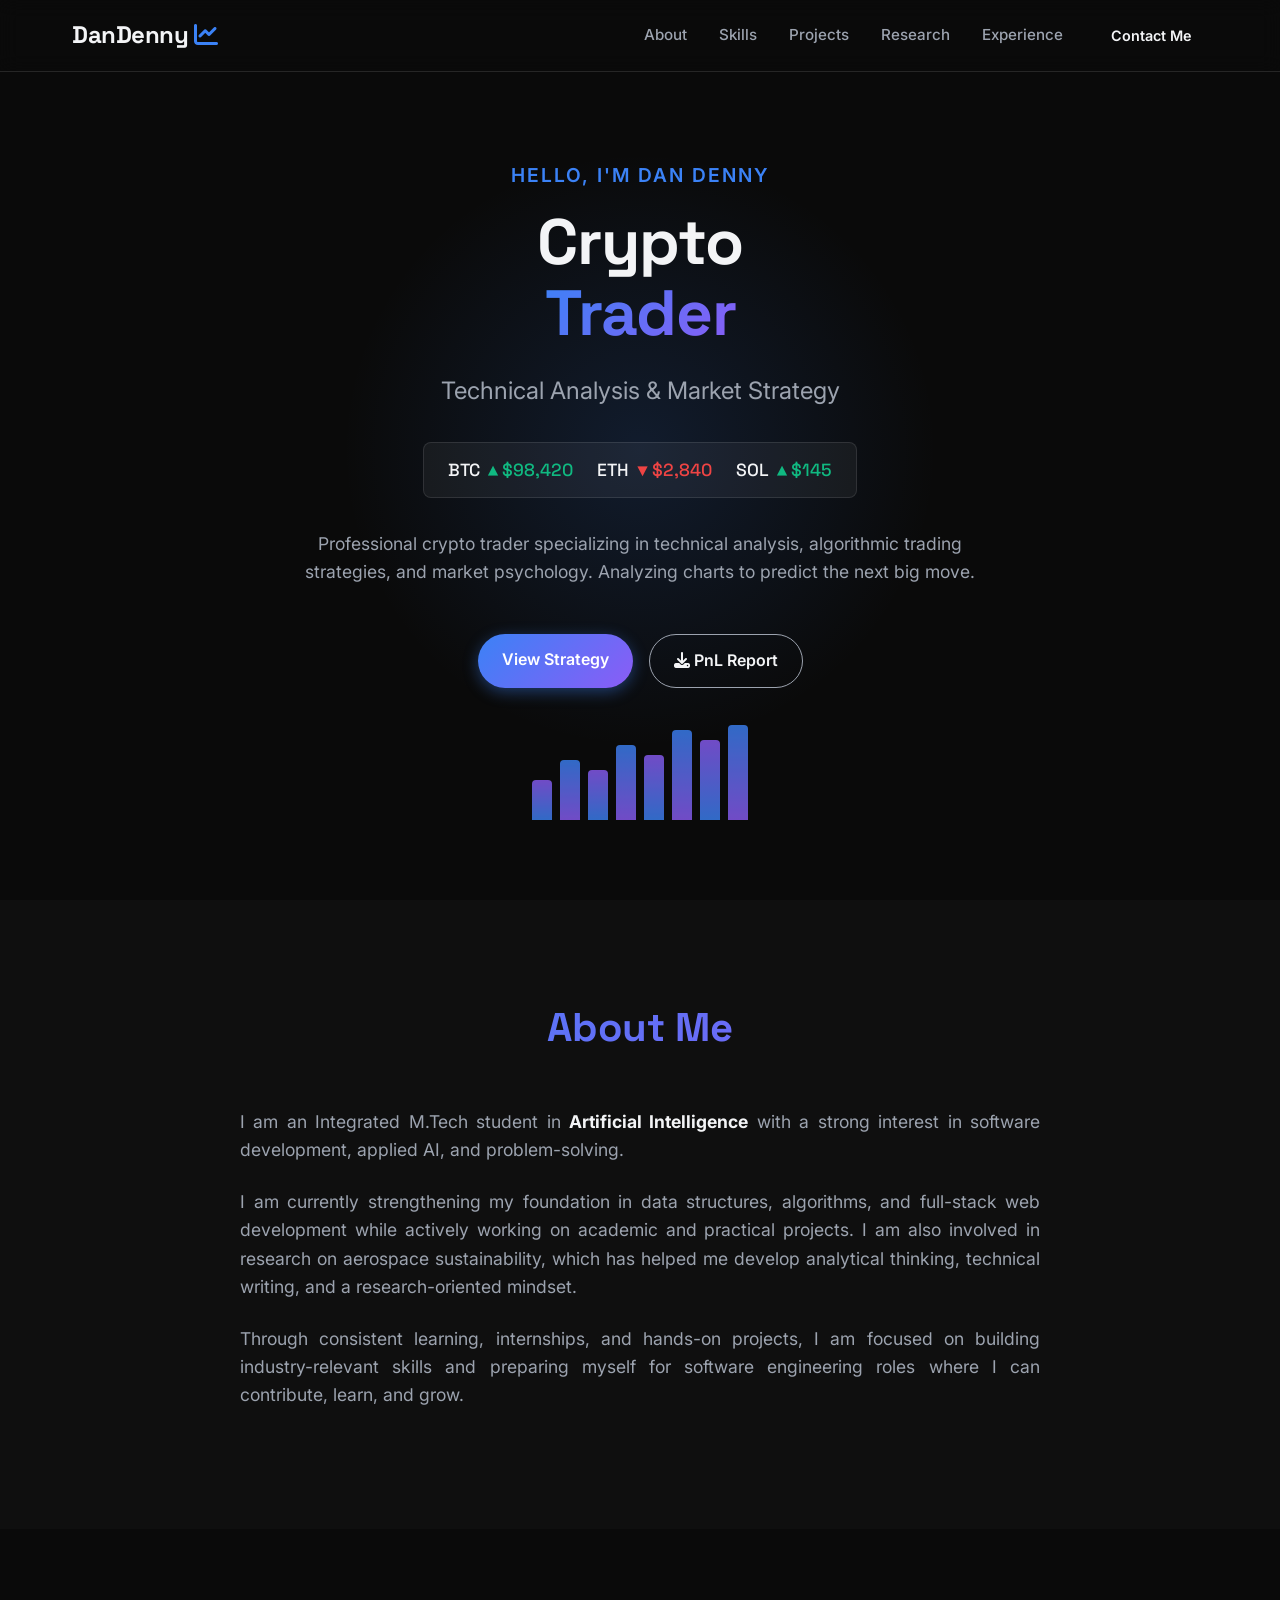
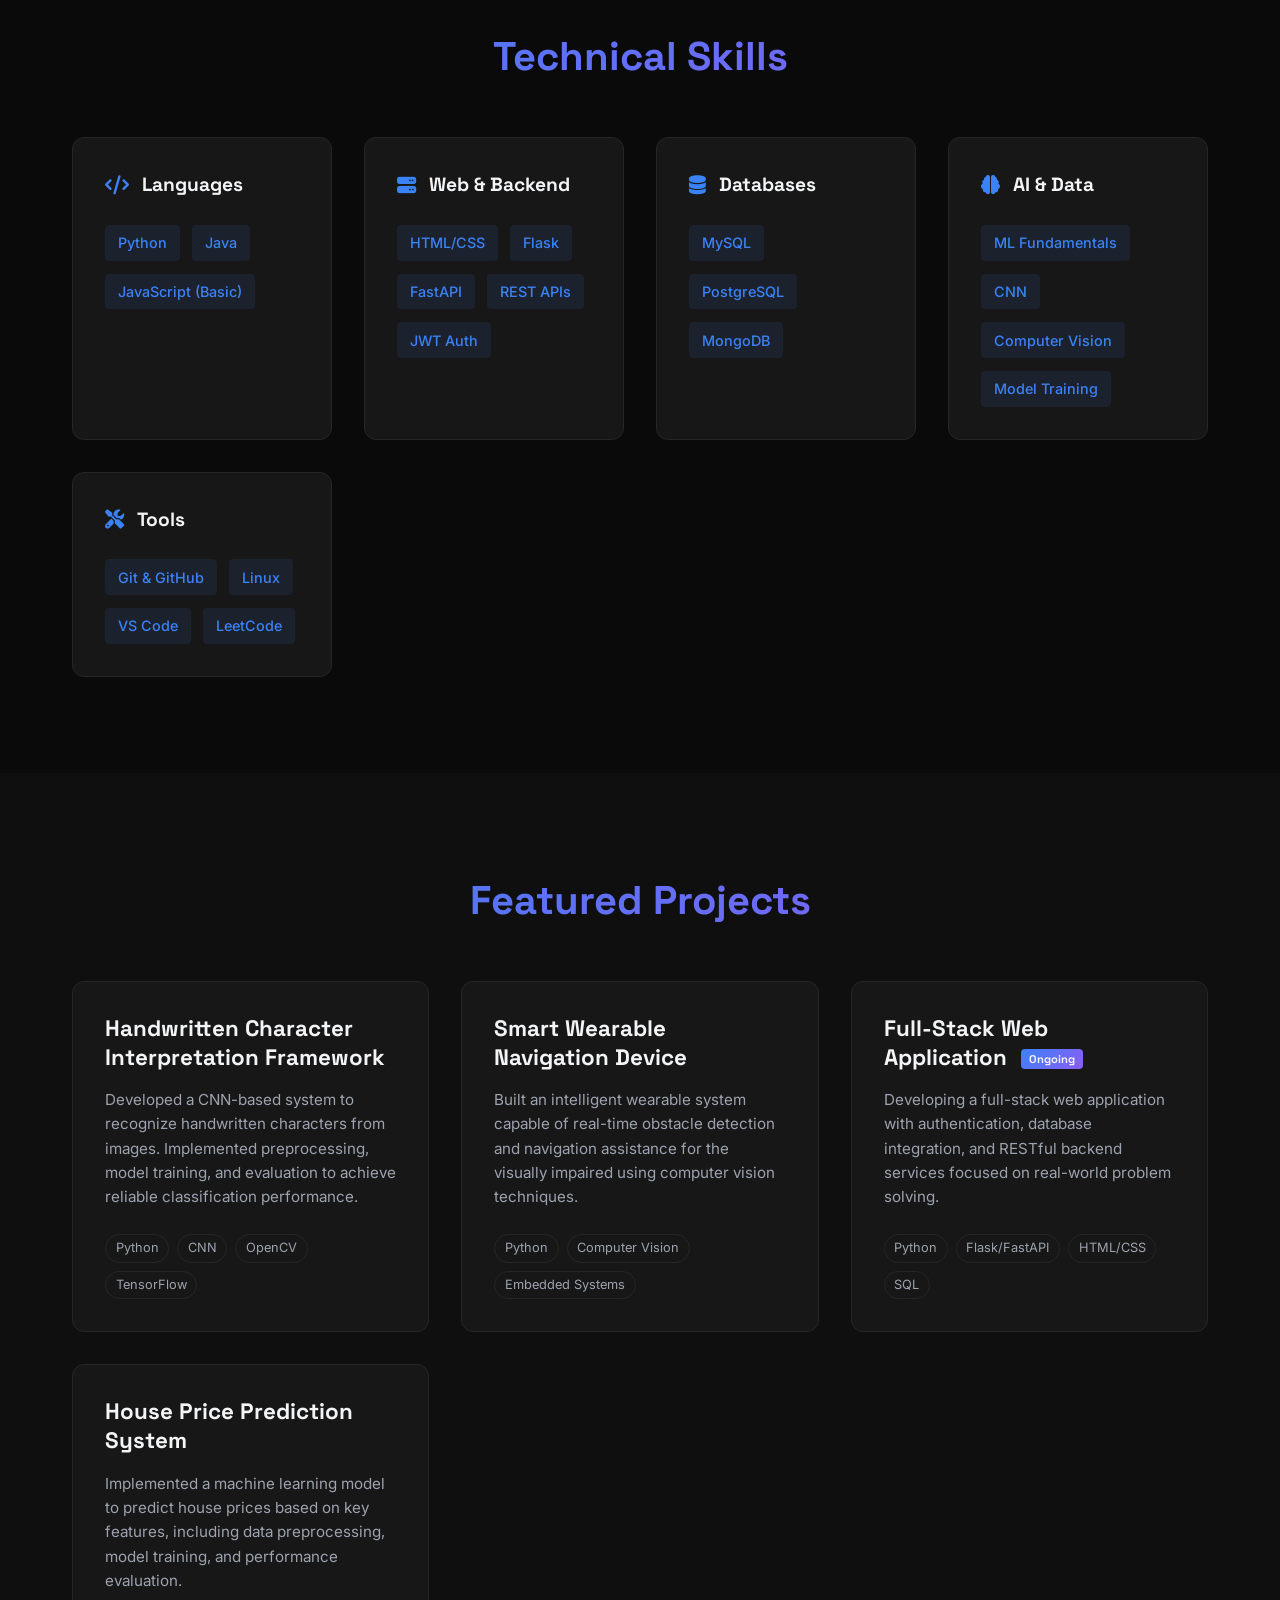
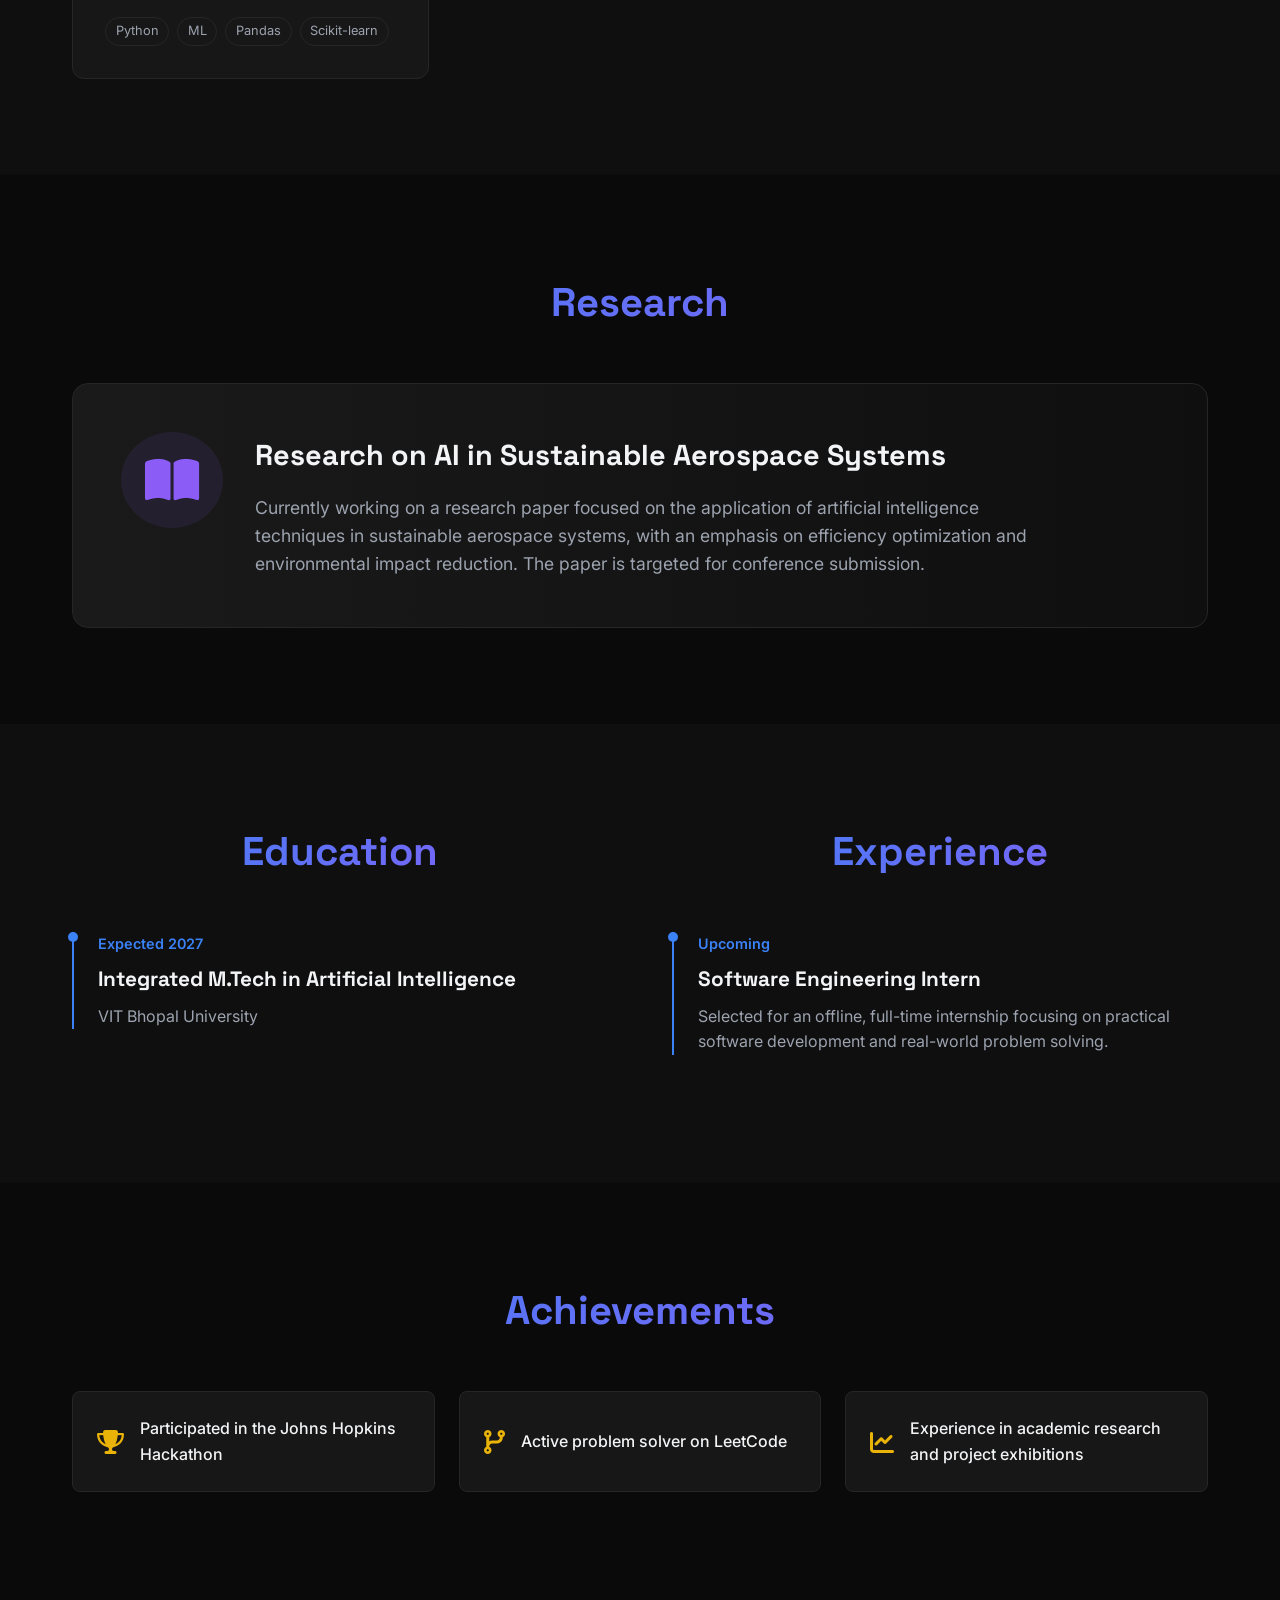
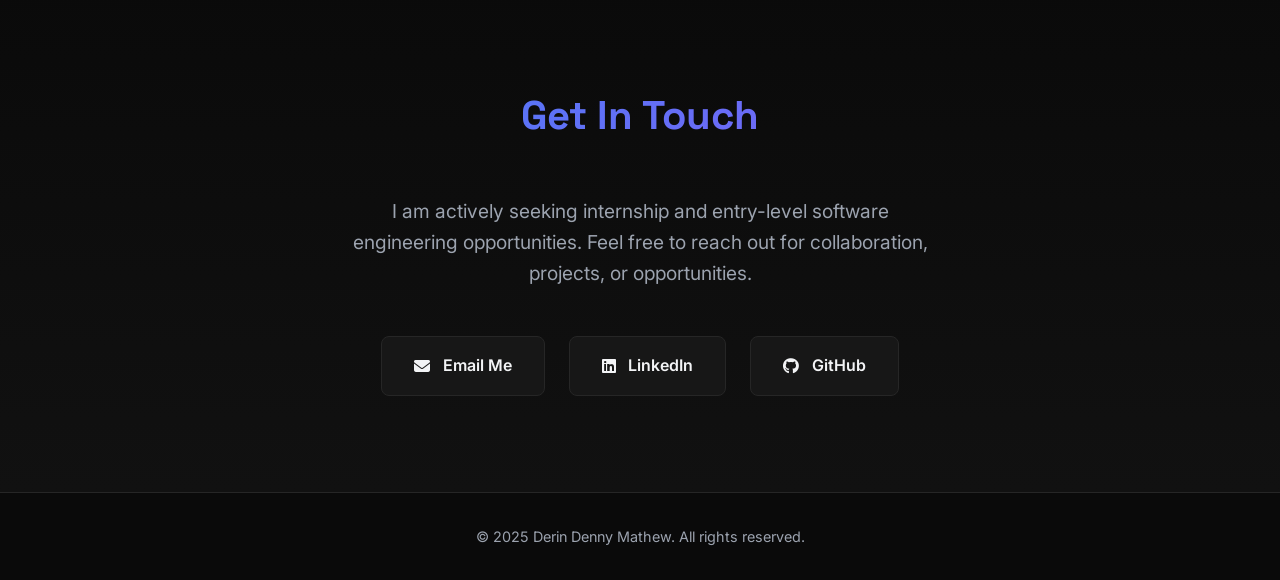
==== index.html @ 3016c2a5 "Rebrand to Crypto Trader profile with trading animation" ====
<!DOCTYPE html>
<html lang="en">

<head>
    <meta charset="UTF-8">
    <meta name="viewport" content="width=device-width, initial-scale=1.0">
    <title>Derin Denny Mathew | AI & Software Engineering Student</title>
    <meta name="description"
        content="Portfolio of Derin Denny Mathew, an Integrated M.Tech student in Artificial Intelligence and Full-Stack Developer.">
    <link rel="preconnect" href="https://fonts.googleapis.com">
    <link rel="preconnect" href="https://fonts.gstatic.com" crossorigin>
    <link
        href="https://fonts.googleapis.com/css2?family=Space+Grotesk:wght@300;400;500;600;700&family=Inter:wght@300;400;500&display=swap"
        rel="stylesheet">
    <link rel="stylesheet" href="https://cdnjs.cloudflare.com/ajax/libs/font-awesome/6.4.0/css/all.min.css">
    <link rel="stylesheet" href="style.css">
</head>

<body>
    <nav class="navbar">
        <div class="container nav-container">
            <a href="#" class="logo">DanDenny <i class="fas fa-chart-line accent"></i></a>
            <div class="nav-links">
                <a href="#about">About</a>
                <a href="#skills">Skills</a>
                <a href="#projects">Projects</a>
                <a href="#research">Research</a>
                <a href="#experience">Experience</a>
                <a href="#contact" class="btn btn-sm">Contact Me</a>
            </div>
            <div class="menu-toggle" id="mobile-menu">
                <span class="bar"></span>
                <span class="bar"></span>
                <span class="bar"></span>
            </div>
        </div>
    </nav>

    <header class="hero" id="home">
        <div class="container hero-container">
            <div class="hero-content">
                <span class="greeting">Hello, I'm Dan Denny</span>
                <h1>Crypto <br><span class="gradient-text">Trader</span></h1>
                <p class="subtitle">Technical Analysis & Market Strategy</p>
                <div class="trading-ticker">
                    <div class="ticker-item">BTC <span class="up">▲ $98,420</span></div>
                    <div class="ticker-item">ETH <span class="down">▼ $2,840</span></div>
                    <div class="ticker-item">SOL <span class="up">▲ $145</span></div>
                </div>
                <p class="description">
                    Professional crypto trader specializing in technical analysis, algorithmic trading strategies, and
                    market psychology. Analyzing charts to predict the next big move.
                </p>
                <div class="hero-buttons">
                    <a href="#projects" class="btn btn-primary">View Strategy</a>
                    <a href="#" class="btn btn-secondary"><i class="fas fa-download"></i> PnL Report</a>
                </div>
            </div>

            <div class="trading-chart-container">
                <div class="chart-bar" style="--h: 40%"></div>
                <div class="chart-bar" style="--h: 60%"></div>
                <div class="chart-bar" style="--h: 50%"></div>
                <div class="chart-bar" style="--h: 75%"></div>
                <div class="chart-bar" style="--h: 65%"></div>
                <div class="chart-bar" style="--h: 90%"></div>
                <div class="chart-bar" style="--h: 80%"></div>
                <div class="chart-bar" style="--h: 95%"></div>
            </div>
        </div>
        <div class="hero-background-glow"></div>
    </header>

    <section id="about" class="about">
        <div class="container">
            <h2 class="section-title">About Me</h2>
            <div class="about-content">
                <div class="about-text">
                    <p>
                        I am an Integrated M.Tech student in <strong>Artificial Intelligence</strong> with a strong
                        interest in software development, applied AI, and problem-solving.
                    </p>
                    <p>
                        I am currently strengthening my foundation in data structures, algorithms, and full-stack web
                        development while actively working on academic and practical projects. I am also involved in
                        research on aerospace sustainability, which has helped me develop analytical thinking, technical
                        writing, and a research-oriented mindset.
                    </p>
                    <p>
                        Through consistent learning, internships, and hands-on projects, I am focused on building
                        industry-relevant skills and preparing myself for software engineering roles where I can
                        contribute, learn, and grow.
                    </p>
                </div>
            </div>
        </div>
    </section>

    <section id="skills" class="skills">
        <div class="container">
            <h2 class="section-title">Technical Skills</h2>
            <div class="skills-grid">
                <div class="skill-category">
                    <h3><i class="fas fa-code"></i> Languages</h3>
                    <div class="skill-tags">
                        <span>Python</span>
                        <span>Java</span>
                        <span>JavaScript (Basic)</span>
                    </div>
                </div>
                <div class="skill-category">
                    <h3><i class="fas fa-server"></i> Web & Backend</h3>
                    <div class="skill-tags">
                        <span>HTML/CSS</span>
                        <span>Flask</span>
                        <span>FastAPI</span>
                        <span>REST APIs</span>
                        <span>JWT Auth</span>
                    </div>
                </div>
                <div class="skill-category">
                    <h3><i class="fas fa-database"></i> Databases</h3>
                    <div class="skill-tags">
                        <span>MySQL</span>
                        <span>PostgreSQL</span>
                        <span>MongoDB</span>
                    </div>
                </div>
                <div class="skill-category">
                    <h3><i class="fas fa-brain"></i> AI & Data</h3>
                    <div class="skill-tags">
                        <span>ML Fundamentals</span>
                        <span>CNN</span>
                        <span>Computer Vision</span>
                        <span>Model Training</span>
                    </div>
                </div>
                <div class="skill-category">
                    <h3><i class="fas fa-tools"></i> Tools</h3>
                    <div class="skill-tags">
                        <span>Git & GitHub</span>
                        <span>Linux</span>
                        <span>VS Code</span>
                        <span>LeetCode</span>
                    </div>
                </div>
            </div>
        </div>
    </section>

    <section id="projects" class="projects">
        <div class="container">
            <h2 class="section-title">Featured Projects</h2>
            <div class="projects-grid">
                <!-- Project 1 -->
                <article class="project-card">
                    <div class="project-content">
                        <h3>Handwritten Character Interpretation Framework</h3>
                        <p>Developed a CNN-based system to recognize handwritten characters from images. Implemented
                            preprocessing, model training, and evaluation to achieve reliable classification
                            performance.</p>
                        <div class="tech-stack">
                            <span>Python</span>
                            <span>CNN</span>
                            <span>OpenCV</span>
                            <span>TensorFlow</span>
                        </div>
                    </div>
                </article>

                <!-- Project 2 -->
                <article class="project-card">
                    <div class="project-content">
                        <h3>Smart Wearable Navigation Device</h3>
                        <p>Built an intelligent wearable system capable of real-time obstacle detection and navigation
                            assistance for the visually impaired using computer vision techniques.</p>
                        <div class="tech-stack">
                            <span>Python</span>
                            <span>Computer Vision</span>
                            <span>Embedded Systems</span>
                        </div>
                    </div>
                </article>

                <!-- Project 3 -->
                <article class="project-card">
                    <div class="project-content">
                        <h3>Full-Stack Web Application <span class="badge">Ongoing</span></h3>
                        <p>Developing a full-stack web application with authentication, database integration, and
                            RESTful backend services focused on real-world problem solving.</p>
                        <div class="tech-stack">
                            <span>Python</span>
                            <span>Flask/FastAPI</span>
                            <span>HTML/CSS</span>
                            <span>SQL</span>
                        </div>
                    </div>
                </article>

                <!-- Project 4 -->
                <article class="project-card">
                    <div class="project-content">
                        <h3>House Price Prediction System</h3>
                        <p>Implemented a machine learning model to predict house prices based on key features, including
                            data preprocessing, model training, and performance evaluation.</p>
                        <div class="tech-stack">
                            <span>Python</span>
                            <span>ML</span>
                            <span>Pandas</span>
                            <span>Scikit-learn</span>
                        </div>
                    </div>
                </article>
            </div>
        </div>
    </section>

    <section id="research" class="research">
        <div class="container">
            <h2 class="section-title">Research</h2>
            <div class="research-card">
                <div class="research-icon">
                    <i class="fas fa-book-open"></i>
                </div>
                <div class="research-content">
                    <h3>Research on AI in Sustainable Aerospace Systems</h3>
                    <p>Currently working on a research paper focused on the application of artificial intelligence
                        techniques in sustainable aerospace systems, with an emphasis on efficiency optimization and
                        environmental impact reduction. The paper is targeted for conference submission.</p>
                </div>
            </div>
        </div>
    </section>

    <section id="experience" class="experience">
        <div class="container">
            <div class="split-section">
                <div class="education-column">
                    <h2 class="section-title">Education</h2>
                    <div class="timeline-item">
                        <span class="date">Expected 2027</span>
                        <h3>Integrated M.Tech in Artificial Intelligence</h3>
                        <p>VIT Bhopal University</p>
                    </div>
                </div>
                <div class="experience-column">
                    <h2 class="section-title">Experience</h2>
                    <div class="timeline-item">
                        <span class="date">Upcoming</span>
                        <h3>Software Engineering Intern</h3>
                        <p>Selected for an offline, full-time internship focusing on practical software development and
                            real-world problem solving.</p>
                    </div>
                </div>
            </div>
        </div>
    </section>

    <section id="achievements" class="achievements">
        <div class="container">
            <h2 class="section-title">Achievements</h2>
            <div class="achievements-list">
                <div class="achievement-item">
                    <i class="fas fa-trophy"></i>
                    <p>Participated in the Johns Hopkins Hackathon</p>
                </div>
                <div class="achievement-item">
                    <i class="fas fa-code-branch"></i>
                    <p>Active problem solver on LeetCode</p>
                </div>
                <div class="achievement-item">
                    <i class="fas fa-chart-line"></i>
                    <p>Experience in academic research and project exhibitions</p>
                </div>
            </div>
        </div>
    </section>

    <section id="contact" class="contact">
        <div class="container">
            <h2 class="section-title">Get In Touch</h2>
            <p class="contact-text">I am actively seeking internship and entry-level software engineering opportunities.
                Feel free to reach out for collaboration, projects, or opportunities.</p>
            <div class="contact-links">
                <a href="mailto:derindennymathew@gmail.com" class="contact-btn"><i class="fas fa-envelope"></i> Email
                    Me</a>
                <a href="https://www.linkedin.com/in/derin-denny-mathew" class="contact-btn"><i
                        class="fab fa-linkedin"></i> LinkedIn</a>
                <a href="https://github.com/Dipscodz" class="contact-btn"><i class="fab fa-github"></i> GitHub</a>
            </div>
        </div>
    </section>

    <footer>
        <div class="container">
            <p>&copy; 2025 Derin Denny Mathew. All rights reserved.</p>
        </div>
    </footer>

    <script src="script.js"></script>
</body>

</html>
---- style.css ----
/* Global Reset & Variables */
:root {
    --bg-color: #0a0a0a;
    --card-bg: #171717;
    --text-primary: #f3f4f6;
    --text-secondary: #9ca3af;
    --accent-primary: #3b82f6;
    /* Blue */
    --accent-secondary: #8b5cf6;
    /* Purple */
    --gradient-main: linear-gradient(135deg, var(--accent-primary), var(--accent-secondary));
    --transition: all 0.3s ease;
    --glass-bg: rgba(10, 10, 10, 0.8);
    --border-color: #262626;
}

* {
    margin: 0;
    padding: 0;
    box-sizing: border-box;
}

html {
    scroll-behavior: smooth;
    font-size: 16px;
}

h1,
h2,
h3,
.logo {
    font-family: 'Space Grotesk', sans-serif;
}

body {
    font-family: 'Inter', sans-serif;
    background-color: var(--bg-color);
    color: var(--text-primary);
    line-height: 1.6;
    overflow-x: hidden;
}

a {
    text-decoration: none;
    color: inherit;
    transition: var(--transition);
}

ul {
    list-style: none;
}

.container {
    max-width: 1200px;
    margin: 0 auto;
    padding: 0 2rem;
}

.btn {
    display: inline-block;
    padding: 0.8rem 1.5rem;
    border-radius: 50px;
    font-weight: 600;
    cursor: pointer;
    transition: var(--transition);
    border: none;
    font-size: 1rem;
}

.btn-primary {
    background: var(--gradient-main);
    color: white;
    box-shadow: 0 4px 15px rgba(59, 130, 246, 0.4);
}

.btn-primary:hover {
    transform: translateY(-2px);
    box-shadow: 0 6px 20px rgba(59, 130, 246, 0.6);
}

.btn-secondary {
    background: transparent;
    border: 1px solid var(--text-secondary);
    color: var(--text-primary);
}

.btn-secondary:hover {
    border-color: var(--accent-primary);
    color: var(--accent-primary);
}

.btn-sm {
    padding: 0.5rem 1rem;
    font-size: 0.9rem;
}

.section-title {
    font-size: 2.5rem;
    font-weight: 700;
    margin-bottom: 3rem;
    text-align: center;
    background: var(--gradient-main);
    -webkit-background-clip: text;
    -webkit-text-fill-color: transparent;
}

/* Navbar */
.navbar {
    position: fixed;
    top: 0;
    left: 0;
    width: 100%;
    z-index: 1000;
    background: var(--glass-bg);
    backdrop-filter: blur(10px);
    border-bottom: 1px solid var(--border-color);
    padding: 1rem 0;
}

.nav-container {
    display: flex;
    justify-content: space-between;
    align-items: center;
}

.logo {
    font-size: 1.5rem;
    font-weight: 800;
    letter-spacing: -0.5px;
}

.logo .accent {
    color: var(--accent-primary);
}

.nav-links {
    display: flex;
    gap: 2rem;
    align-items: center;
}

.nav-links a:not(.btn) {
    color: var(--text-secondary);
    font-weight: 500;
    font-size: 0.95rem;
}

.nav-links a:not(.btn):hover {
    color: var(--text-primary);
}

.menu-toggle {
    display: none;
    flex-direction: column;
    gap: 6px;
    cursor: pointer;
}

.bar {
    width: 25px;
    height: 2px;
    background-color: var(--text-primary);
    transition: var(--transition);
}

/* Hero Section */
.hero {
    height: 100vh;
    display: flex;
    align-items: center;
    justify-content: center;
    text-align: center;
    position: relative;
    overflow: hidden;
    padding-top: 80px;
    /* Offset for fixed navbar */
}

.hero-background-glow {
    position: absolute;
    top: 50%;
    left: 50%;
    transform: translate(-50%, -50%);
    width: 600px;
    height: 600px;
    background: radial-gradient(circle, rgba(59, 130, 246, 0.15) 0%, rgba(10, 10, 10, 0) 70%);
    z-index: -1;
    pointer-events: none;
}

.greeting {
    display: block;
    font-size: 1.2rem;
    color: var(--accent-primary);
    margin-bottom: 1rem;
    font-weight: 600;
    text-transform: uppercase;
    letter-spacing: 2px;
}

.hero h1 {
    font-size: 4rem;
    font-weight: 800;
    line-height: 1.1;
    margin-bottom: 1.5rem;
    letter-spacing: -1px;
}

.gradient-text {
    background: var(--gradient-main);
    -webkit-background-clip: text;
    -webkit-text-fill-color: transparent;
}

.hero .subtitle {
    font-size: 1.5rem;
    color: var(--text-secondary);
    margin-bottom: 2rem;
    font-weight: 400;
}

.hero .description {
    max-width: 700px;
    margin: 0 auto 3rem;
    color: var(--text-secondary);
    font-size: 1.1rem;
}

.hero-buttons {
    display: flex;
    gap: 1rem;
    justify-content: center;
}

/* About Section */
.about {
    padding: 6rem 0;
    background-color: #0f0f0f;
}

.about-content {
    max-width: 800px;
    margin: 0 auto;
    text-align: justify;
}

.about-text p {
    margin-bottom: 1.5rem;
    font-size: 1.1rem;
    color: var(--text-secondary);
}

.about-text strong {
    color: var(--text-primary);
}

/* Skills Section */
.skills {
    padding: 6rem 0;
}

.skills-grid {
    display: grid;
    grid-template-columns: repeat(auto-fit, minmax(250px, 1fr));
    gap: 2rem;
}

.skill-category {
    background: var(--card-bg);
    padding: 2rem;
    border-radius: 12px;
    border: 1px solid var(--border-color);
    transition: var(--transition);
}

.skill-category:hover {
    border-color: var(--accent-primary);
    transform: translateY(-5px);
}

.skill-category h3 {
    margin-bottom: 1.5rem;
    display: flex;
    align-items: center;
    gap: 0.8rem;
    font-size: 1.2rem;
}

.skill-category h3 i {
    color: var(--accent-primary);
}

.skill-tags {
    display: flex;
    flex-wrap: wrap;
    gap: 0.8rem;
}

.skill-tags span {
    background: rgba(59, 130, 246, 0.1);
    color: var(--accent-primary);
    padding: 0.4rem 0.8rem;
    border-radius: 4px;
    font-size: 0.9rem;
    font-weight: 500;
}

/* Projects Section */
.projects {
    padding: 6rem 0;
    background-color: #0f0f0f;
}

.projects-grid {
    display: grid;
    grid-template-columns: repeat(auto-fit, minmax(300px, 1fr));
    gap: 2rem;
}

.project-card {
    background: var(--card-bg);
    border-radius: 12px;
    overflow: hidden;
    border: 1px solid var(--border-color);
    transition: var(--transition);
    display: flex;
    flex-direction: column;
}

.project-card:hover {
    transform: translateY(-8px);
    box-shadow: 0 10px 30px rgba(0, 0, 0, 0.3);
    border-color: var(--text-secondary);
}

.project-content {
    padding: 2rem;
    flex-grow: 1;
    display: flex;
    flex-direction: column;
}

.project-content h3 {
    font-size: 1.4rem;
    margin-bottom: 1rem;
    line-height: 1.3;
}

.badge {
    background: var(--gradient-main);
    font-size: 0.7rem;
    padding: 0.2rem 0.5rem;
    border-radius: 4px;
    vertical-align: middle;
    margin-left: 0.5rem;
}

.project-content p {
    color: var(--text-secondary);
    margin-bottom: 1.5rem;
    font-size: 0.95rem;
    flex-grow: 1;
}

.tech-stack {
    display: flex;
    flex-wrap: wrap;
    gap: 0.5rem;
    margin-top: auto;
}

.tech-stack span {
    font-size: 0.8rem;
    color: var(--text-secondary);
    border: 1px solid var(--border-color);
    padding: 0.2rem 0.6rem;
    border-radius: 20px;
}

/* Research Section */
.research {
    padding: 6rem 0;
}

.research-card {
    background: linear-gradient(to right, #1a1a1a, #0f0f0f);
    padding: 3rem;
    border-radius: 16px;
    border: 1px solid var(--border-color);
    display: flex;
    gap: 2rem;
    align-items: flex-start;
}

.research-icon {
    font-size: 3rem;
    color: var(--accent-secondary);
    background: rgba(139, 92, 246, 0.1);
    padding: 1.5rem;
    border-radius: 50%;
    display: flex;
    align-items: center;
    justify-content: center;
}

.research-content h3 {
    font-size: 1.8rem;
    margin-bottom: 1rem;
}

.research-content p {
    color: var(--text-secondary);
    font-size: 1.1rem;
    max-width: 800px;
}

/* Experience & Education Section */
.experience {
    padding: 6rem 0;
    background-color: #0f0f0f;
}

.split-section {
    display: grid;
    grid-template-columns: 1fr 1fr;
    gap: 4rem;
}

.timeline-item {
    border-left: 2px solid var(--accent-primary);
    padding-left: 1.5rem;
    position: relative;
    margin-bottom: 2rem;
}

.timeline-item::before {
    content: '';
    position: absolute;
    left: -6px;
    top: 0;
    width: 10px;
    height: 10px;
    border-radius: 50%;
    background: var(--accent-primary);
}

.timeline-item .date {
    display: block;
    font-size: 0.9rem;
    color: var(--accent-primary);
    margin-bottom: 0.5rem;
    font-weight: 600;
}

.timeline-item h3 {
    font-size: 1.3rem;
    margin-bottom: 0.5rem;
}

.timeline-item p {
    color: var(--text-secondary);
}

/* Achievements Section */
.achievements {
    padding: 6rem 0;
}

.achievements-list {
    display: grid;
    grid-template-columns: repeat(auto-fit, minmax(300px, 1fr));
    gap: 1.5rem;
}

.achievement-item {
    background: var(--card-bg);
    padding: 1.5rem;
    border-radius: 8px;
    display: flex;
    align-items: center;
    gap: 1rem;
    border: 1px solid var(--border-color);
}

.achievement-item i {
    color: #eab308;
    /* Yellow/Gold */
    font-size: 1.5rem;
}

.achievement-item p {
    font-weight: 500;
}

/* Contact Section */
.contact {
    padding: 6rem 0;
    text-align: center;
    background: linear-gradient(180deg, var(--bg-color) 0%, #111 100%);
}

.contact-text {
    max-width: 600px;
    margin: 0 auto 3rem;
    color: var(--text-secondary);
    font-size: 1.2rem;
}

.contact-links {
    display: flex;
    justify-content: center;
    gap: 1.5rem;
    flex-wrap: wrap;
}

.contact-btn {
    display: flex;
    align-items: center;
    gap: 0.8rem;
    padding: 1rem 2rem;
    background: var(--card-bg);
    border: 1px solid var(--border-color);
    border-radius: 8px;
    font-weight: 600;
    transition: var(--transition);
}

.contact-btn:hover {
    background: var(--accent-primary);
    border-color: var(--accent-primary);
    color: white;
}

/* Footer */
footer {
    padding: 2rem 0;
    text-align: center;
    border-top: 1px solid var(--border-color);
    color: var(--text-secondary);
    font-size: 0.9rem;
}

/* Trading Ticker */
.trading-ticker {
    display: flex;
    gap: 1.5rem;
    margin-bottom: 2rem;
    font-family: 'Space Grotesk', monospace;
    font-size: 1.1rem;
    background: rgba(255, 255, 255, 0.05);
    padding: 0.8rem 1.5rem;
    border-radius: 8px;
    border: 1px solid rgba(255, 255, 255, 0.1);
    width: fit-content;
    margin-left: auto;
    margin-right: auto;
}

.ticker-item {
    display: flex;
    gap: 0.5rem;
    font-weight: 500;
}

.up {
    color: #10b981;
}

/* Green */
.down {
    color: #ef4444;
}

/* Red */

/* Trading Chart Animation */
.trading-chart-container {
    display: flex;
    align-items: flex-end;
    gap: 8px;
    height: 100px;
    margin-top: 2rem;
    justify-content: center;
    opacity: 0.8;
}

.chart-bar {
    width: 20px;
    background: linear-gradient(to top, var(--accent-primary), var(--accent-secondary));
    height: var(--h);
    border-radius: 4px 4px 0 0;
    animation: fluctuate 2s infinite ease-in-out alternate;
}

.chart-bar:nth-child(even) {
    animation-duration: 2.5s;
    background: linear-gradient(to top, var(--accent-secondary), var(--accent-primary));
}

.chart-bar:nth-child(3n) {
    animation-duration: 1.8s;
}

@keyframes fluctuate {
    0% {
        height: calc(var(--h) - 10%);
        opacity: 0.7;
    }

    100% {
        height: calc(var(--h) + 10%);
        opacity: 1;
        box-shadow: 0 0 15px var(--accent-primary);
    }
}

/* Mobile Responsive */
@media (max-width: 768px) {
    .nav-links {
        display: none;
        /* Add JS toggle later */
        position: absolute;
        top: 100%;
        left: 0;
        width: 100%;
        background: var(--card-bg);
        flex-direction: column;
        padding: 2rem;
        border-bottom: 1px solid var(--border-color);
    }

    .nav-links.active {
        display: flex;
    }

    .menu-toggle {
        display: flex;
    }

    .hero h1 {
        font-size: 2.8rem;
    }

    .split-section {
        grid-template-columns: 1fr;
        gap: 2rem;
    }

    .research-card {
        flex-direction: column;
        text-align: center;
        align-items: center;
    }
}

/* Animations */
.fade-in-section {
    opacity: 0;
    transform: translateY(20px);
    transition: opacity 0.6s ease-out, transform 0.6s ease-out;
}

.fade-in-section.visible {
    opacity: 1;
    transform: translateY(0);
}
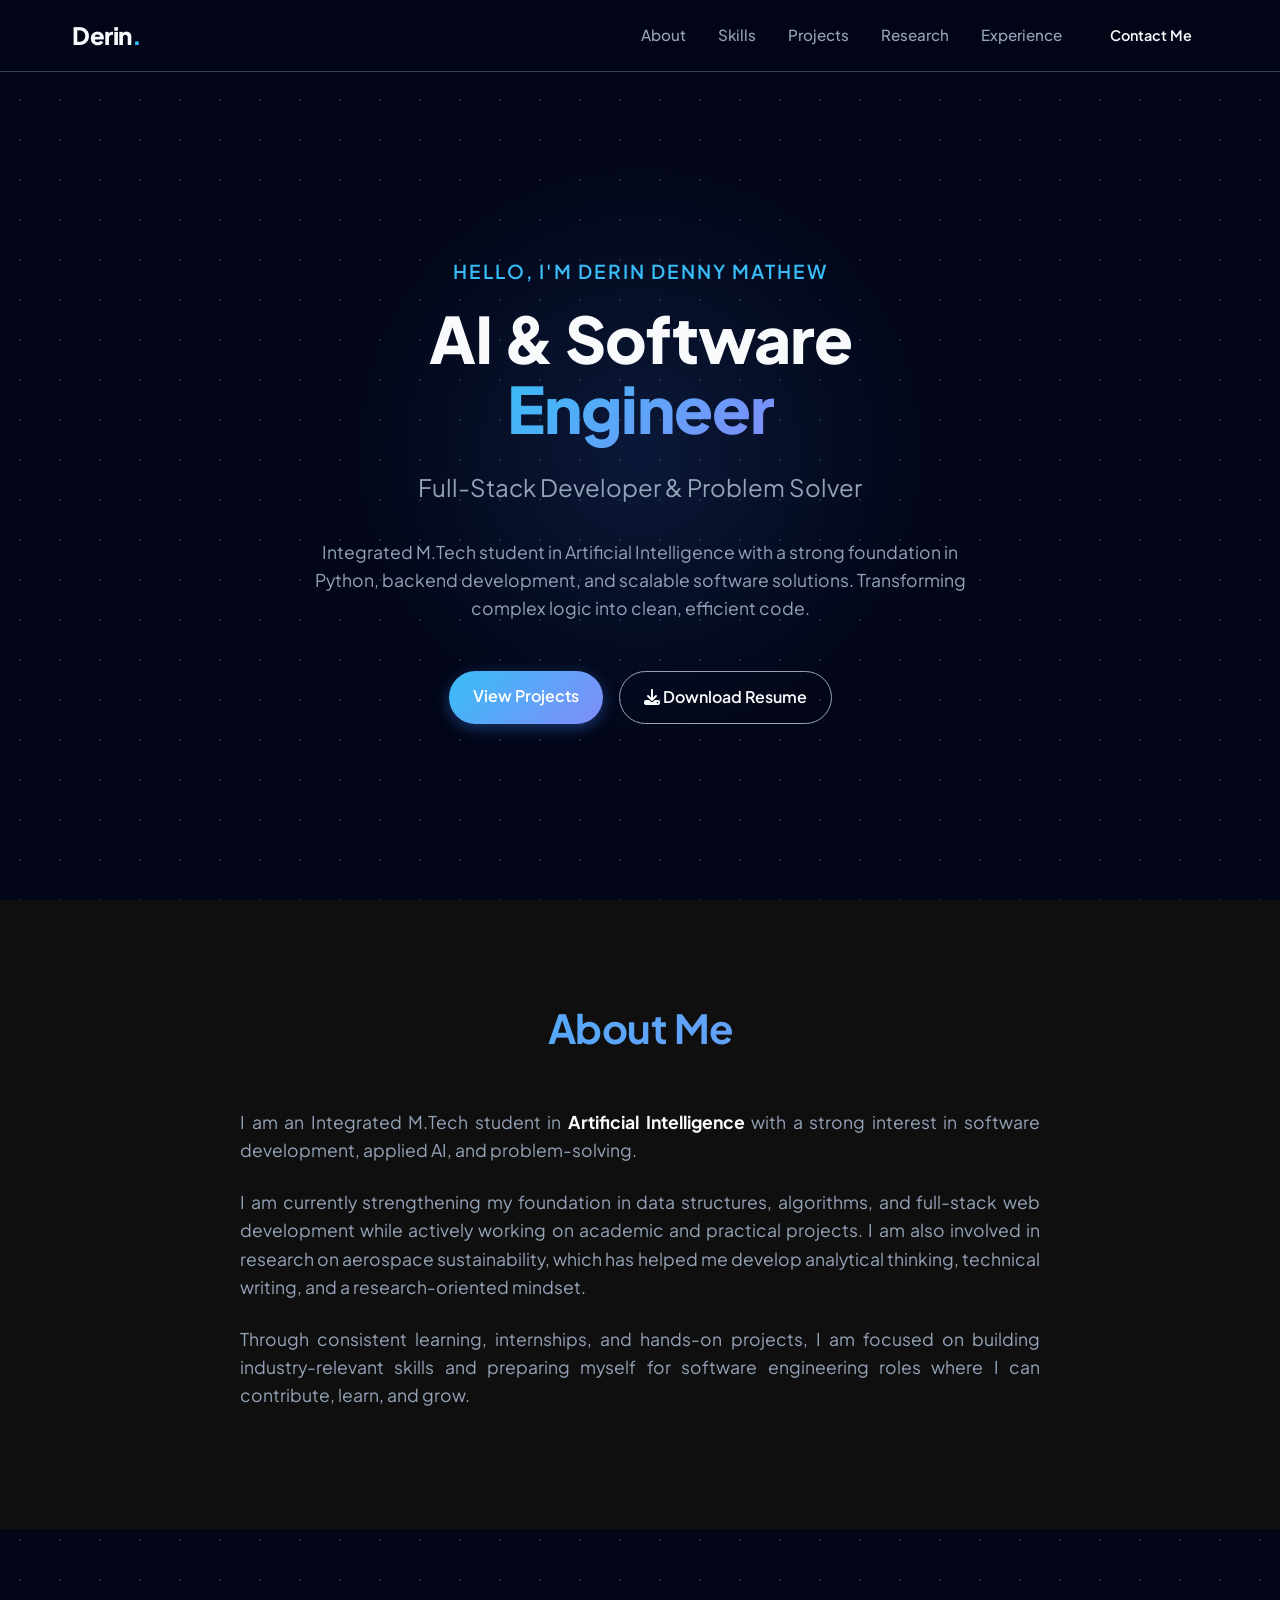
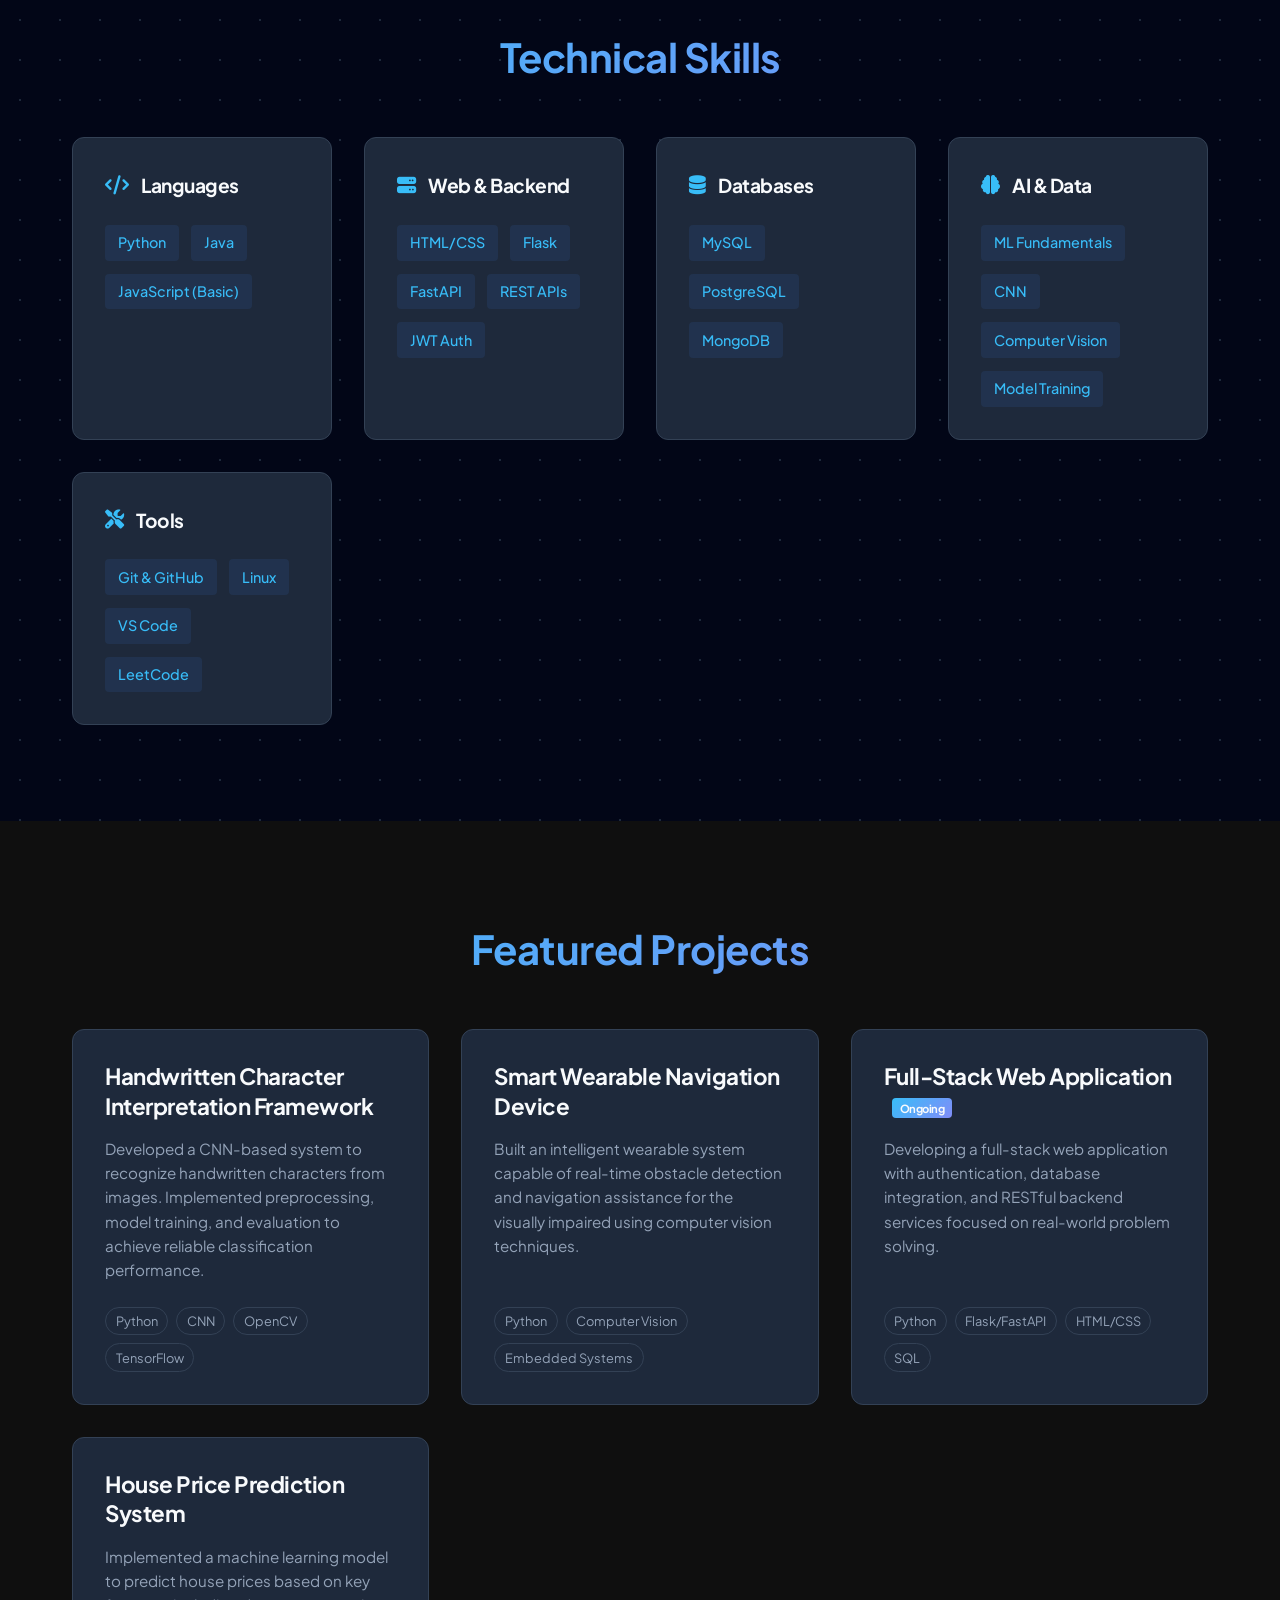
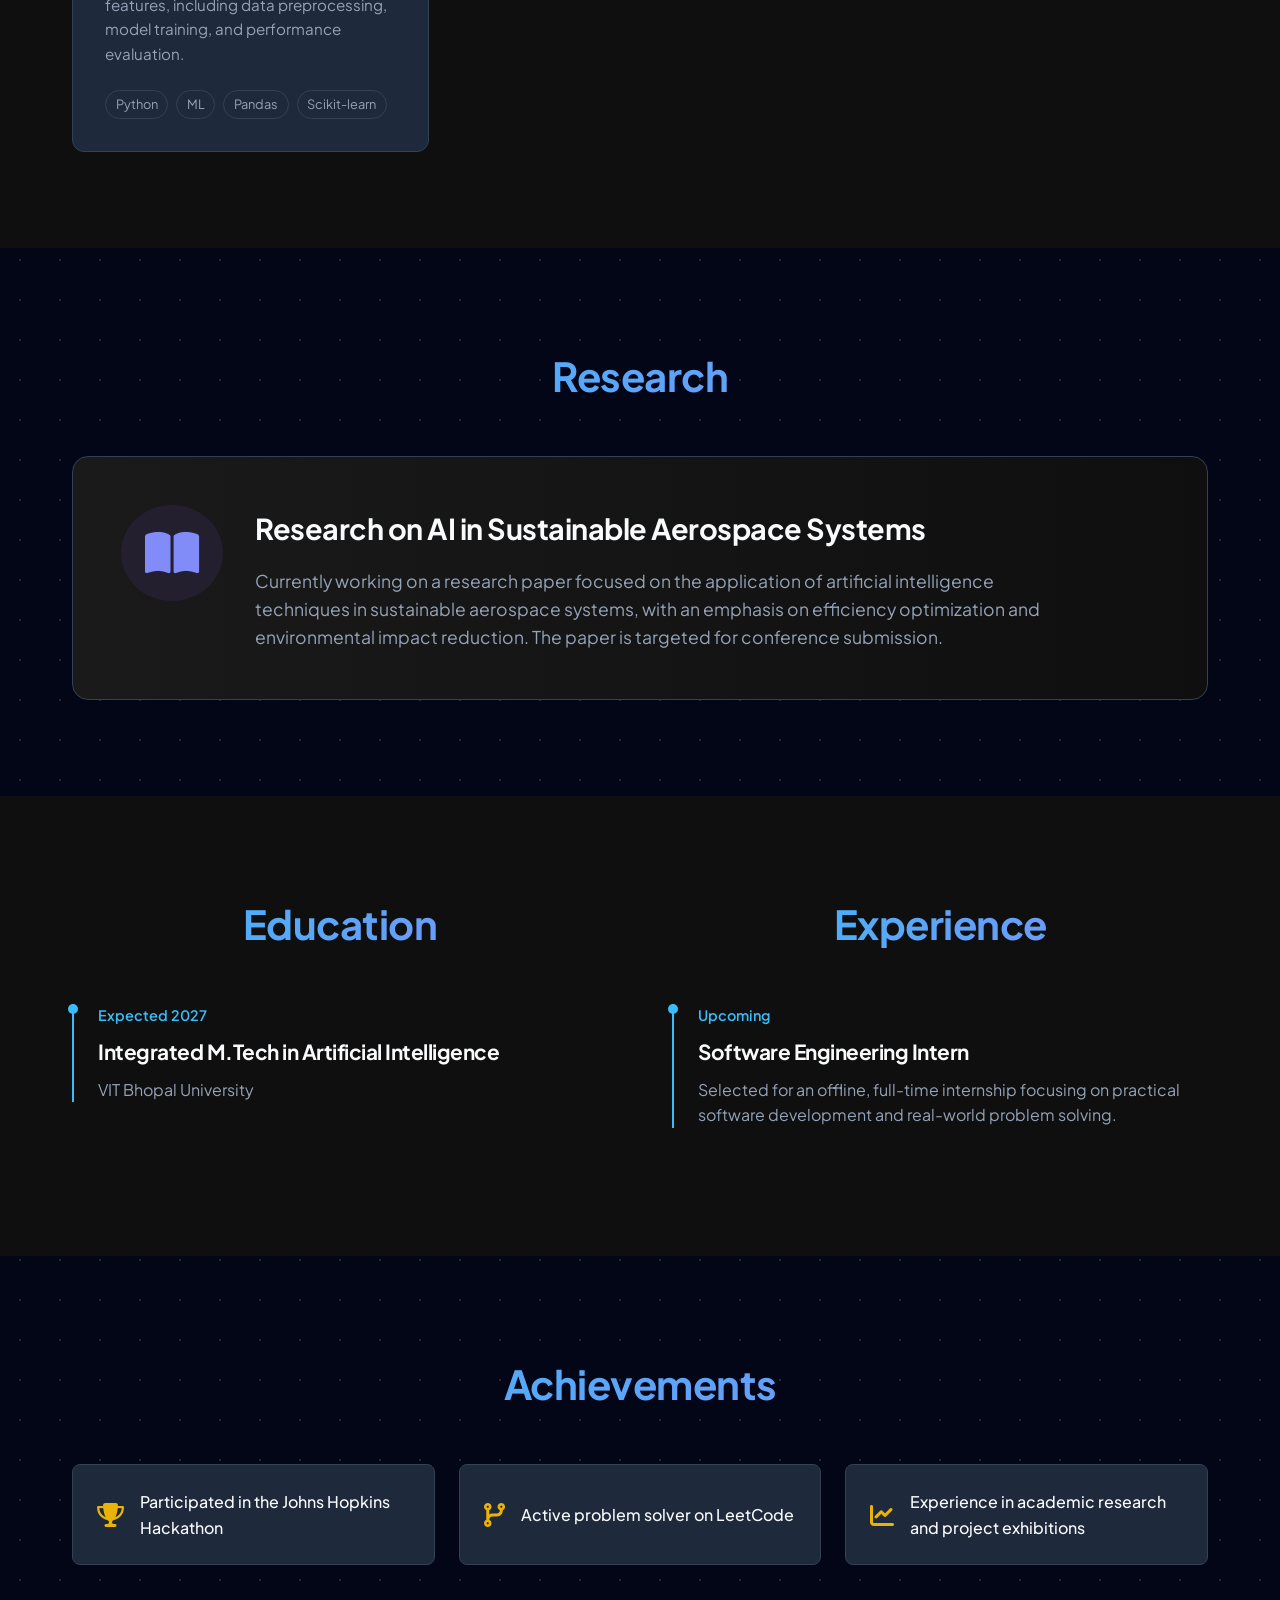
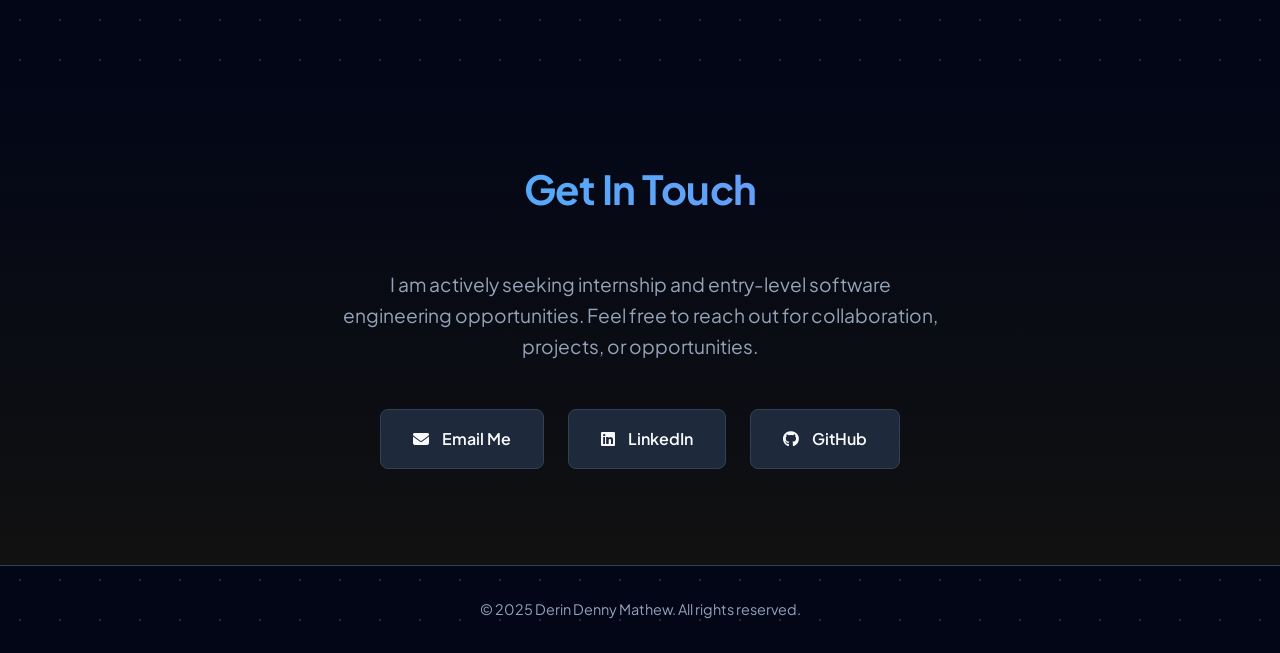
==== commit 30b63d2a: "Revert to AI profile with new Midnight Slate theme" ====
--- a/index.html
+++ b/index.html
@@ -9,8 +9,7 @@
         content="Portfolio of Derin Denny Mathew, an Integrated M.Tech student in Artificial Intelligence and Full-Stack Developer.">
     <link rel="preconnect" href="https://fonts.googleapis.com">
     <link rel="preconnect" href="https://fonts.gstatic.com" crossorigin>
-    <link
-        href="https://fonts.googleapis.com/css2?family=Space+Grotesk:wght@300;400;500;600;700&family=Inter:wght@300;400;500&display=swap"
+    <link href="https://fonts.googleapis.com/css2?family=Plus+Jakarta+Sans:wght@300;400;500;600;700;800&display=swap"
         rel="stylesheet">
     <link rel="stylesheet" href="https://cdnjs.cloudflare.com/ajax/libs/font-awesome/6.4.0/css/all.min.css">
     <link rel="stylesheet" href="style.css">
@@ -19,7 +18,7 @@
 <body>
     <nav class="navbar">
         <div class="container nav-container">
-            <a href="#" class="logo">DanDenny <i class="fas fa-chart-line accent"></i></a>
+            <a href="#" class="logo">Derin<span class="accent">.</span></a>
             <div class="nav-links">
                 <a href="#about">About</a>
                 <a href="#skills">Skills</a>
@@ -39,33 +38,17 @@
     <header class="hero" id="home">
         <div class="container hero-container">
             <div class="hero-content">
-                <span class="greeting">Hello, I'm Dan Denny</span>
-                <h1>Crypto <br><span class="gradient-text">Trader</span></h1>
-                <p class="subtitle">Technical Analysis & Market Strategy</p>
-                <div class="trading-ticker">
-                    <div class="ticker-item">BTC <span class="up">▲ $98,420</span></div>
-                    <div class="ticker-item">ETH <span class="down">▼ $2,840</span></div>
-                    <div class="ticker-item">SOL <span class="up">▲ $145</span></div>
-                </div>
+                <span class="greeting">Hello, I'm Derin Denny Mathew</span>
+                <h1>AI & Software <br><span class="gradient-text">Engineer</span></h1>
+                <p class="subtitle">Full-Stack Developer & Problem Solver</p>
                 <p class="description">
-                    Professional crypto trader specializing in technical analysis, algorithmic trading strategies, and
-                    market psychology. Analyzing charts to predict the next big move.
+                    Integrated M.Tech student in Artificial Intelligence with a strong foundation in Python, backend
+                    development, and scalable software solutions. Transforming complex logic into clean, efficient code.
                 </p>
                 <div class="hero-buttons">
-                    <a href="#projects" class="btn btn-primary">View Strategy</a>
-                    <a href="#" class="btn btn-secondary"><i class="fas fa-download"></i> PnL Report</a>
-                </div>
-            </div>
-
-            <div class="trading-chart-container">
-                <div class="chart-bar" style="--h: 40%"></div>
-                <div class="chart-bar" style="--h: 60%"></div>
-                <div class="chart-bar" style="--h: 50%"></div>
-                <div class="chart-bar" style="--h: 75%"></div>
-                <div class="chart-bar" style="--h: 65%"></div>
-                <div class="chart-bar" style="--h: 90%"></div>
-                <div class="chart-bar" style="--h: 80%"></div>
-                <div class="chart-bar" style="--h: 95%"></div>
+                    <a href="#projects" class="btn btn-primary">View Projects</a>
+                    <a href="#" class="btn btn-secondary"><i class="fas fa-download"></i> Download Resume</a>
+                </div>
             </div>
         </div>
         <div class="hero-background-glow"></div>
--- a/style.css
+++ b/style.css
@@ -1,17 +1,22 @@
 /* Global Reset & Variables */
 :root {
-    --bg-color: #0a0a0a;
-    --card-bg: #171717;
-    --text-primary: #f3f4f6;
-    --text-secondary: #9ca3af;
-    --accent-primary: #3b82f6;
-    /* Blue */
-    --accent-secondary: #8b5cf6;
-    /* Purple */
+    --bg-color: #020617;
+    /* Midnight Slate */
+    --card-bg: #1e293b;
+    /* Slate 800 */
+    --text-primary: #f8fafc;
+    /* Slate 50 */
+    --text-secondary: #94a3b8;
+    /* Slate 400 */
+    --accent-primary: #38bdf8;
+    /* Sky Blue */
+    --accent-secondary: #818cf8;
+    /* Indigo */
     --gradient-main: linear-gradient(135deg, var(--accent-primary), var(--accent-secondary));
     --transition: all 0.3s ease;
-    --glass-bg: rgba(10, 10, 10, 0.8);
-    --border-color: #262626;
+    --glass-bg: rgba(2, 6, 23, 0.85);
+    --border-color: #334155;
+    /* Slate 700 */
 }
 
 * {
@@ -33,11 +38,22 @@
 }
 
 body {
-    font-family: 'Inter', sans-serif;
+    font-family: 'Plus Jakarta Sans', sans-serif;
     background-color: var(--bg-color);
+    background-image: radial-gradient(#1e293b 1px, transparent 1px);
+    background-size: 40px 40px;
     color: var(--text-primary);
     line-height: 1.6;
     overflow-x: hidden;
+    position: relative;
+}
+
+h1,
+h2,
+h3,
+.logo {
+    font-family: 'Plus Jakarta Sans', sans-serif;
+    letter-spacing: -0.5px;
 }
 
 a {
@@ -538,6 +554,11 @@
     border-top: 1px solid var(--border-color);
     color: var(--text-secondary);
     font-size: 0.9rem;
+}
+
+button,
+.btn {
+    font-family: 'Plus Jakarta Sans', sans-serif;
 }
 
 /* Trading Ticker */
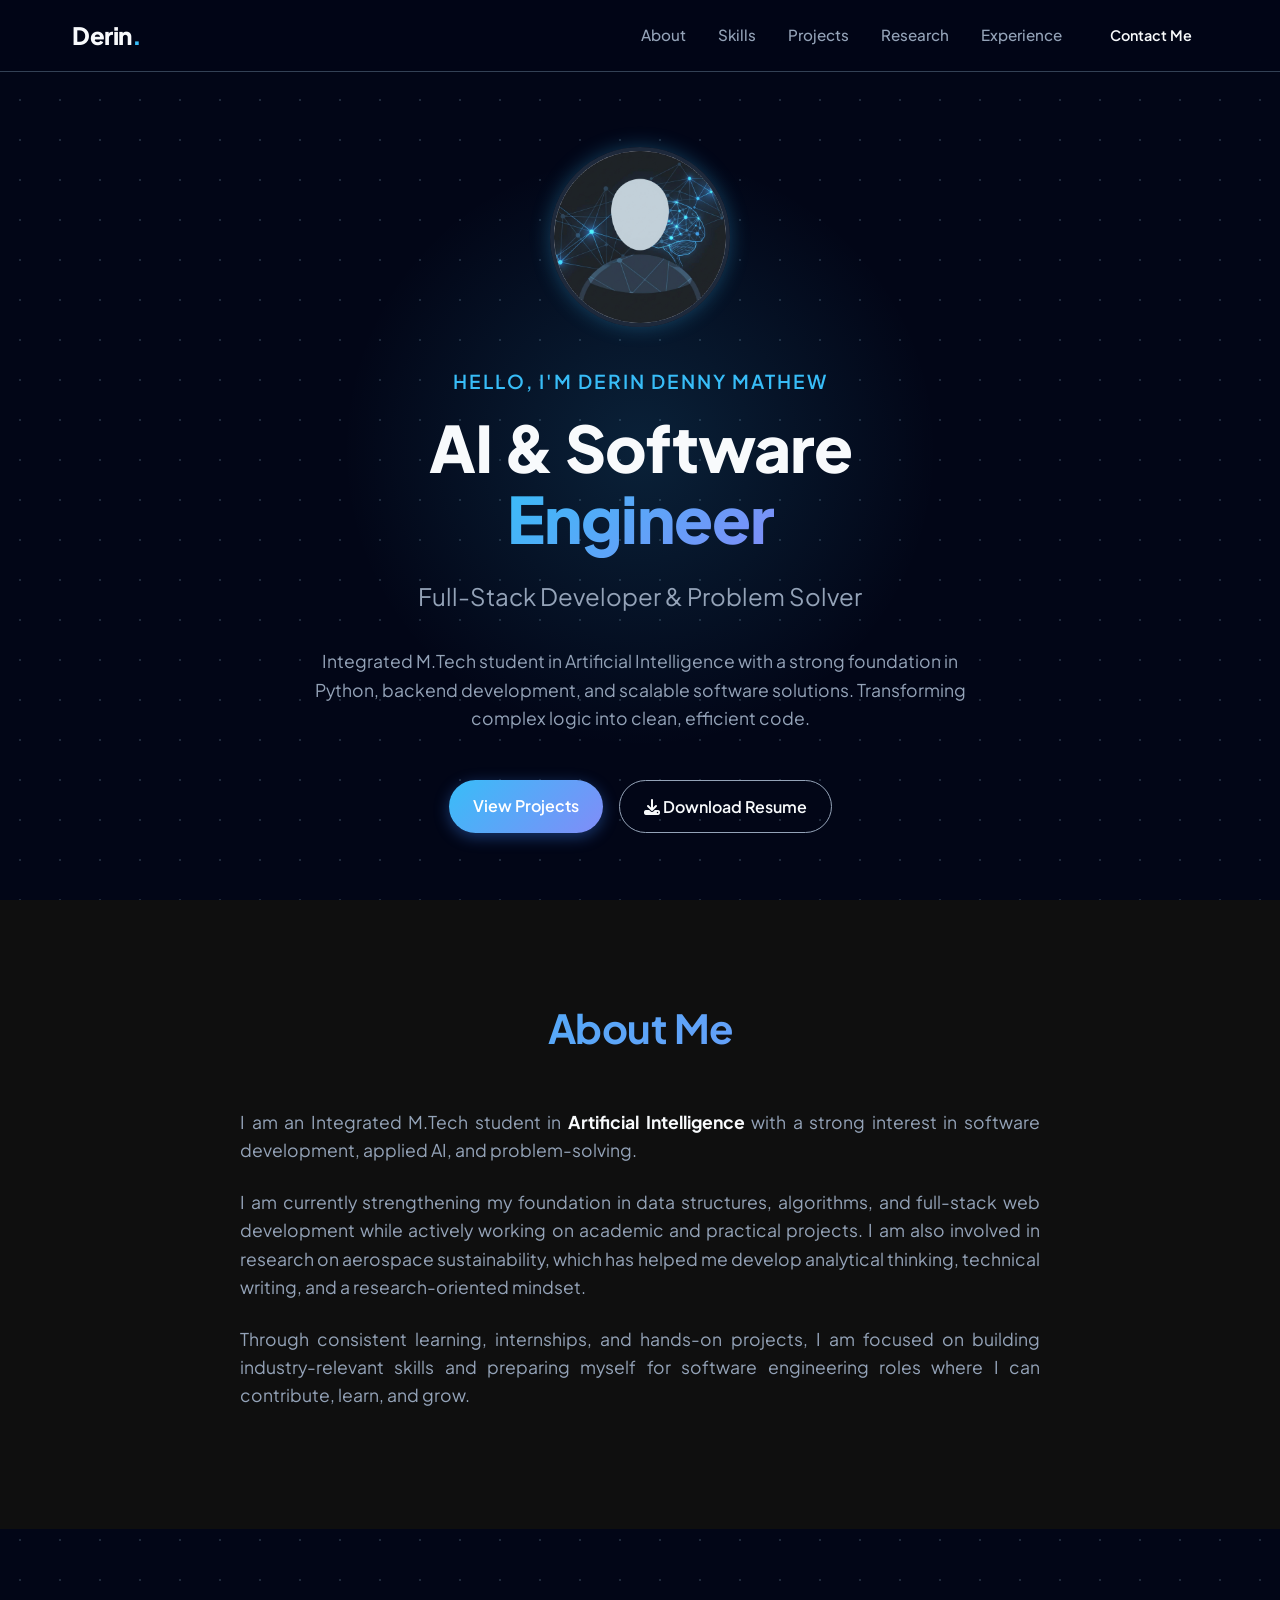
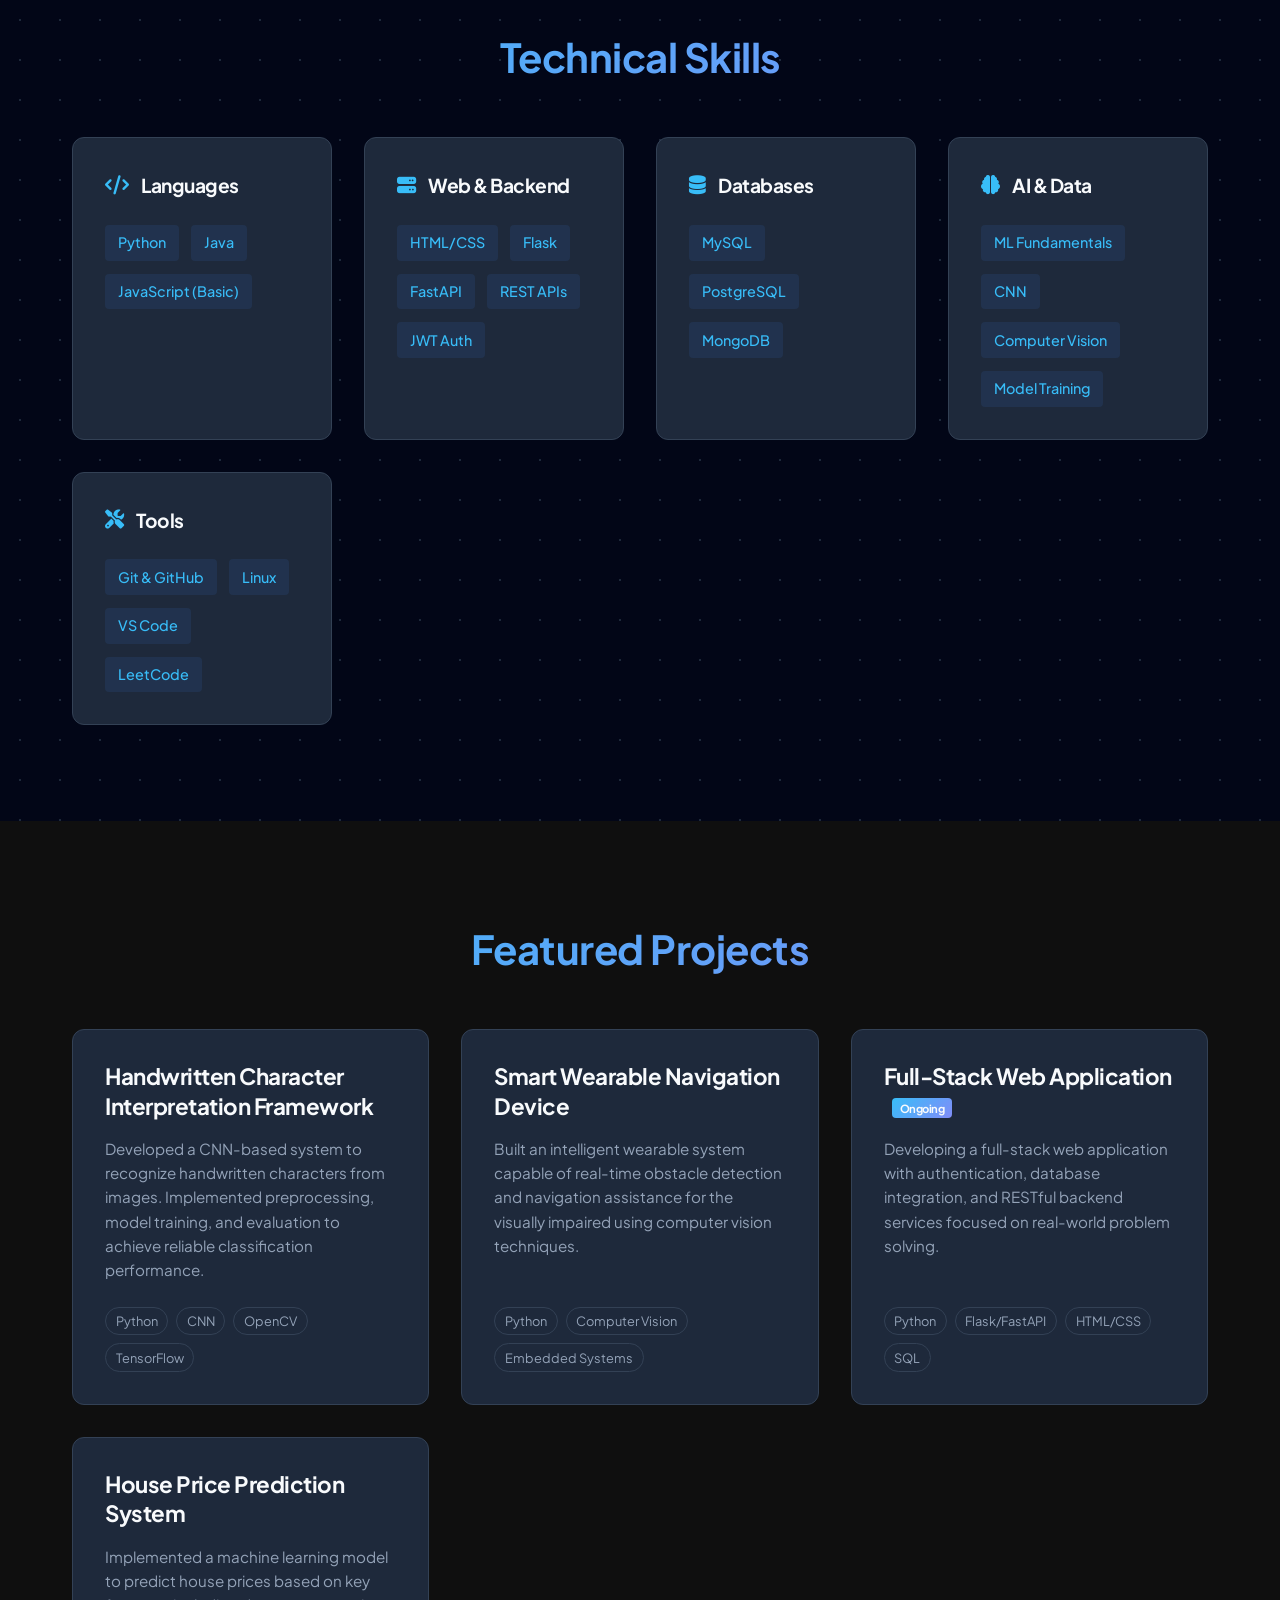
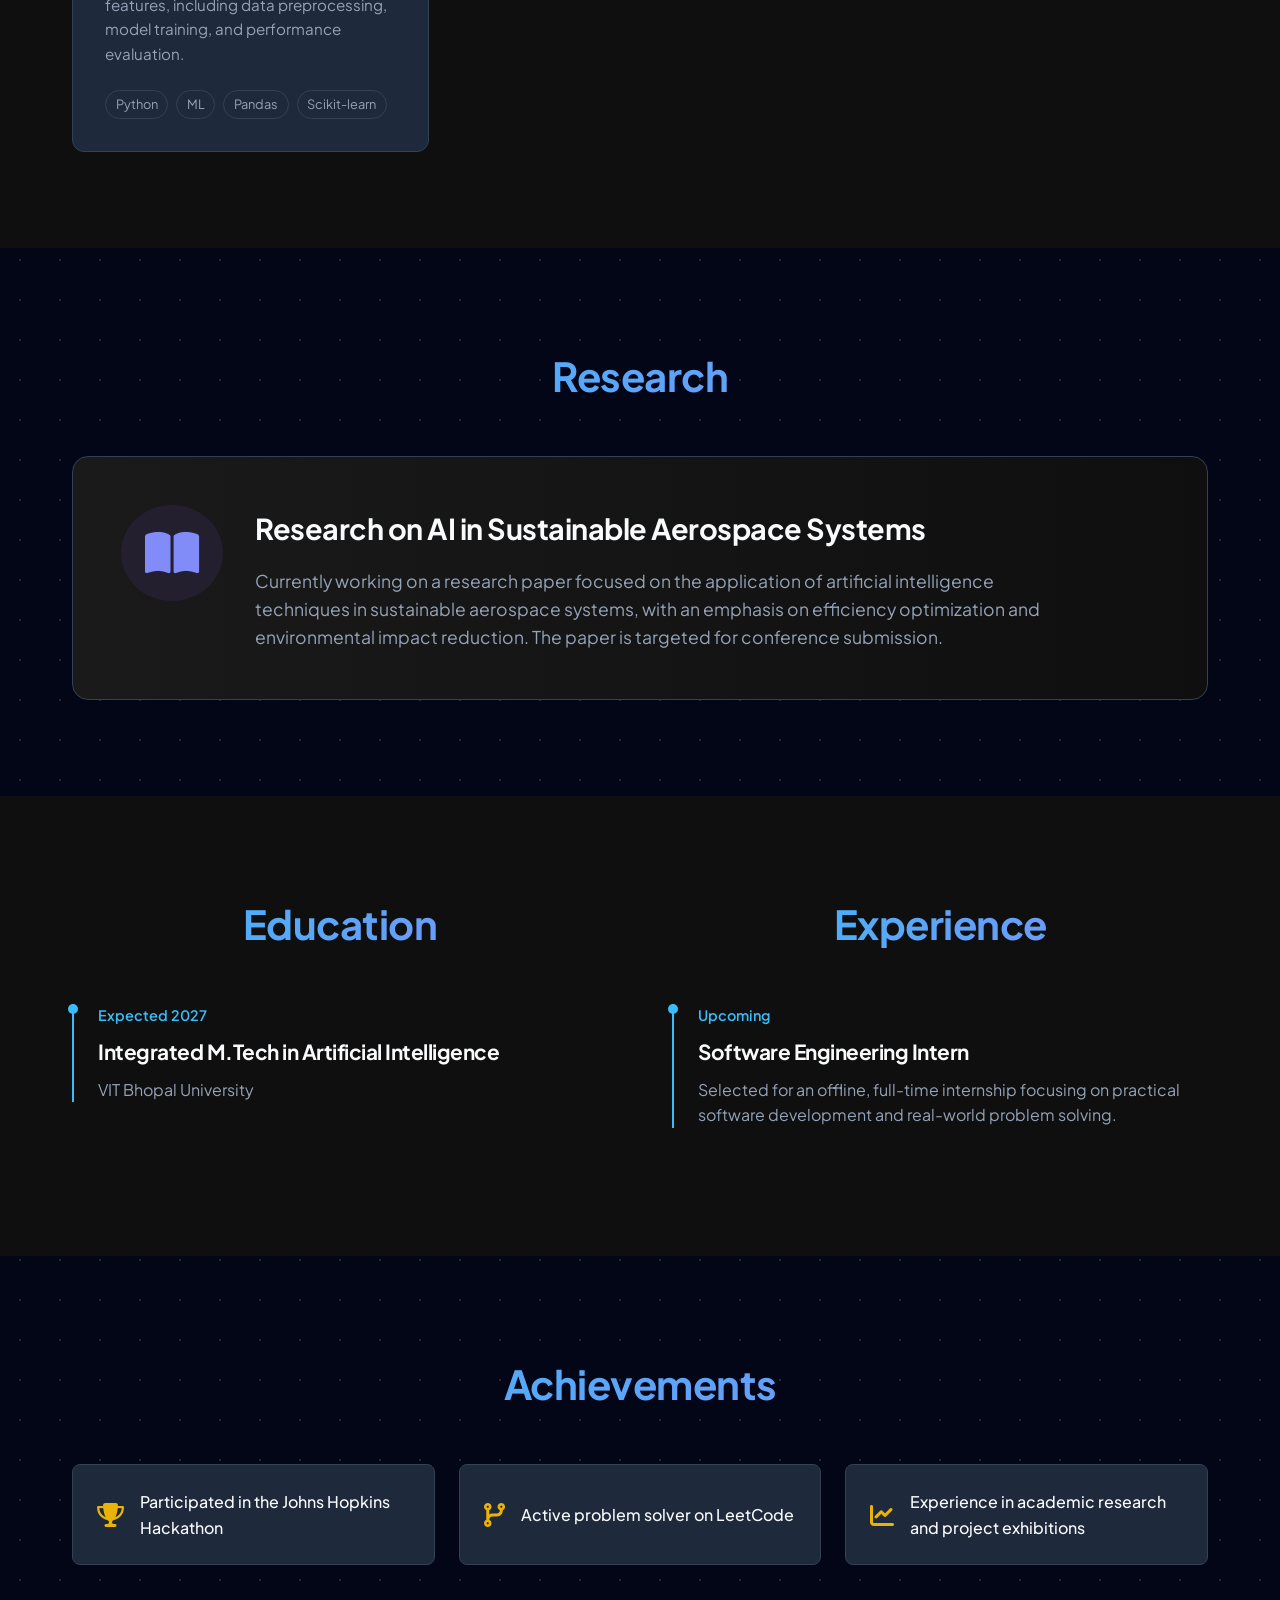
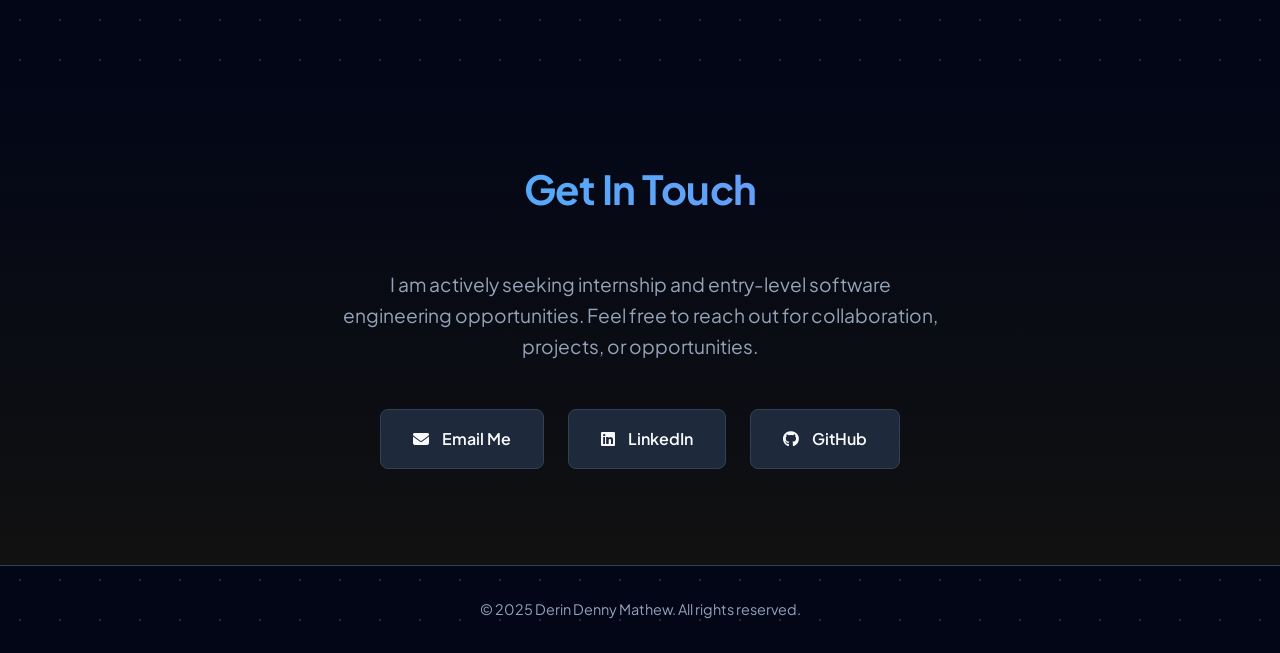
==== commit 3644a568: "Add profile photo placeholder to hero section" ====
--- a/index.html
+++ b/index.html
@@ -38,6 +38,9 @@
     <header class="hero" id="home">
         <div class="container hero-container">
             <div class="hero-content">
+                <div class="profile-img-container">
+                    <img src="profile.png" alt="Derin Denny Mathew" class="profile-img">
+                </div>
                 <span class="greeting">Hello, I'm Derin Denny Mathew</span>
                 <h1>AI & Software <br><span class="gradient-text">Engineer</span></h1>
                 <p class="subtitle">Full-Stack Developer & Problem Solver</p>
--- a/style.css
+++ b/style.css
@@ -199,9 +199,31 @@
     transform: translate(-50%, -50%);
     width: 600px;
     height: 600px;
-    background: radial-gradient(circle, rgba(59, 130, 246, 0.15) 0%, rgba(10, 10, 10, 0) 70%);
+    background: radial-gradient(circle, rgba(56, 189, 248, 0.15) 0%, rgba(2, 6, 23, 0) 70%);
     z-index: -1;
     pointer-events: none;
+}
+
+.profile-img-container {
+    margin-bottom: 2rem;
+    display: inline-block;
+    position: relative;
+}
+
+.profile-img {
+    width: 180px;
+    height: 180px;
+    border-radius: 50%;
+    object-fit: cover;
+    border: 4px solid var(--card-bg);
+    box-shadow: 0 0 20px rgba(56, 189, 248, 0.3);
+    transition: var(--transition);
+}
+
+.profile-img:hover {
+    transform: scale(1.05);
+    box-shadow: 0 0 30px rgba(56, 189, 248, 0.5);
+    border-color: var(--accent-primary);
 }
 
 .greeting {
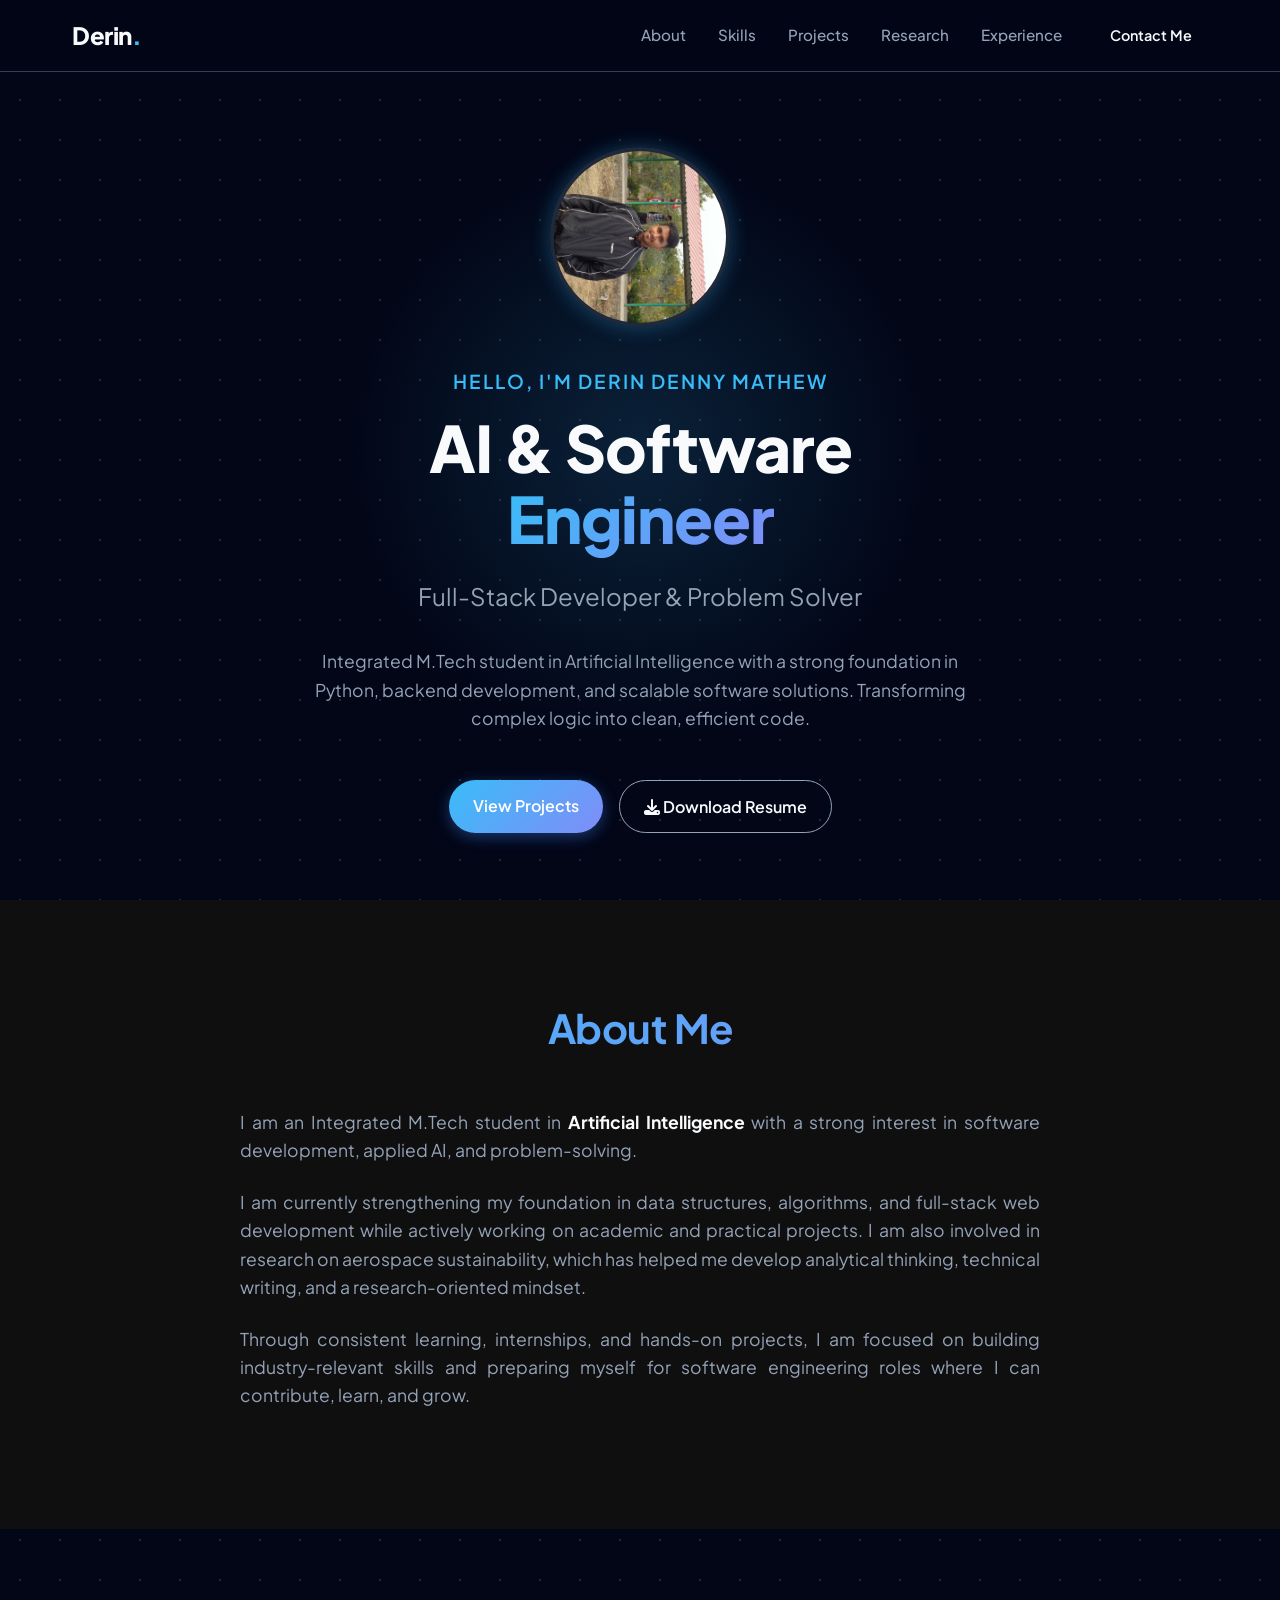
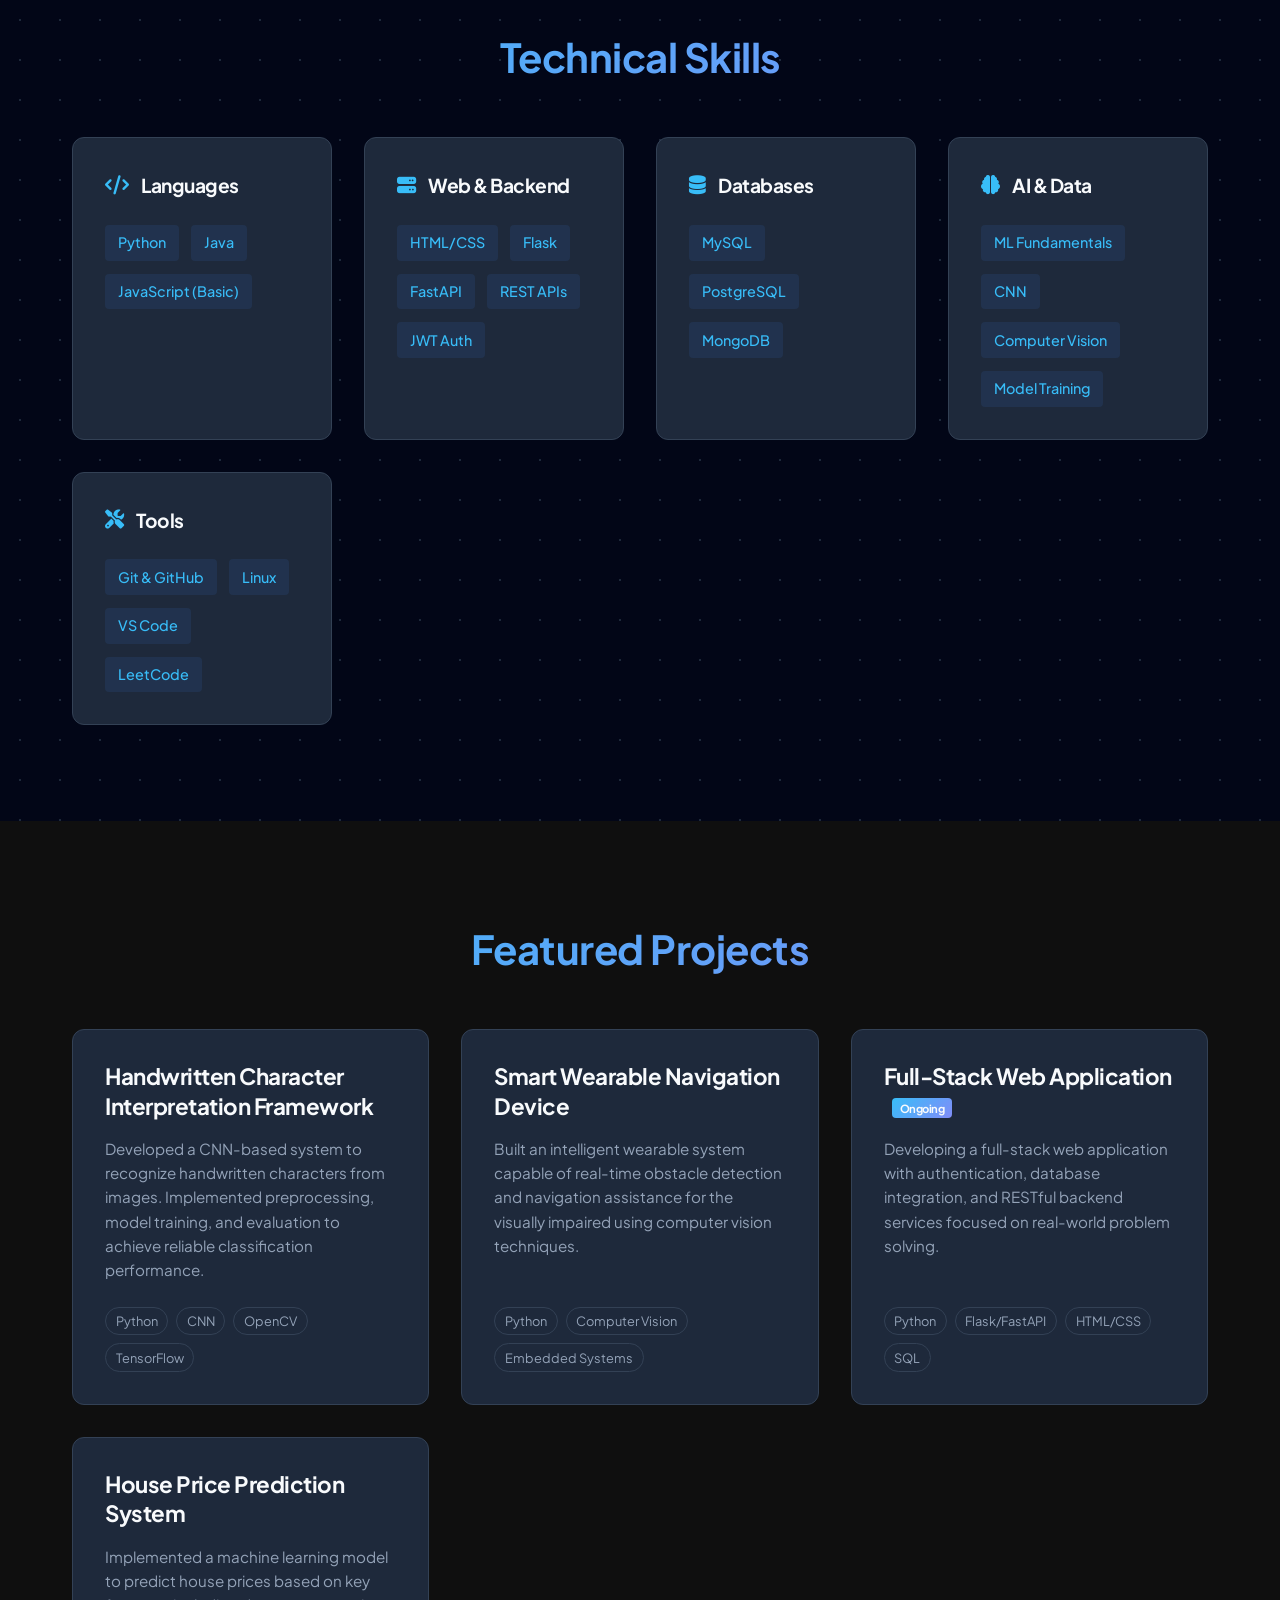
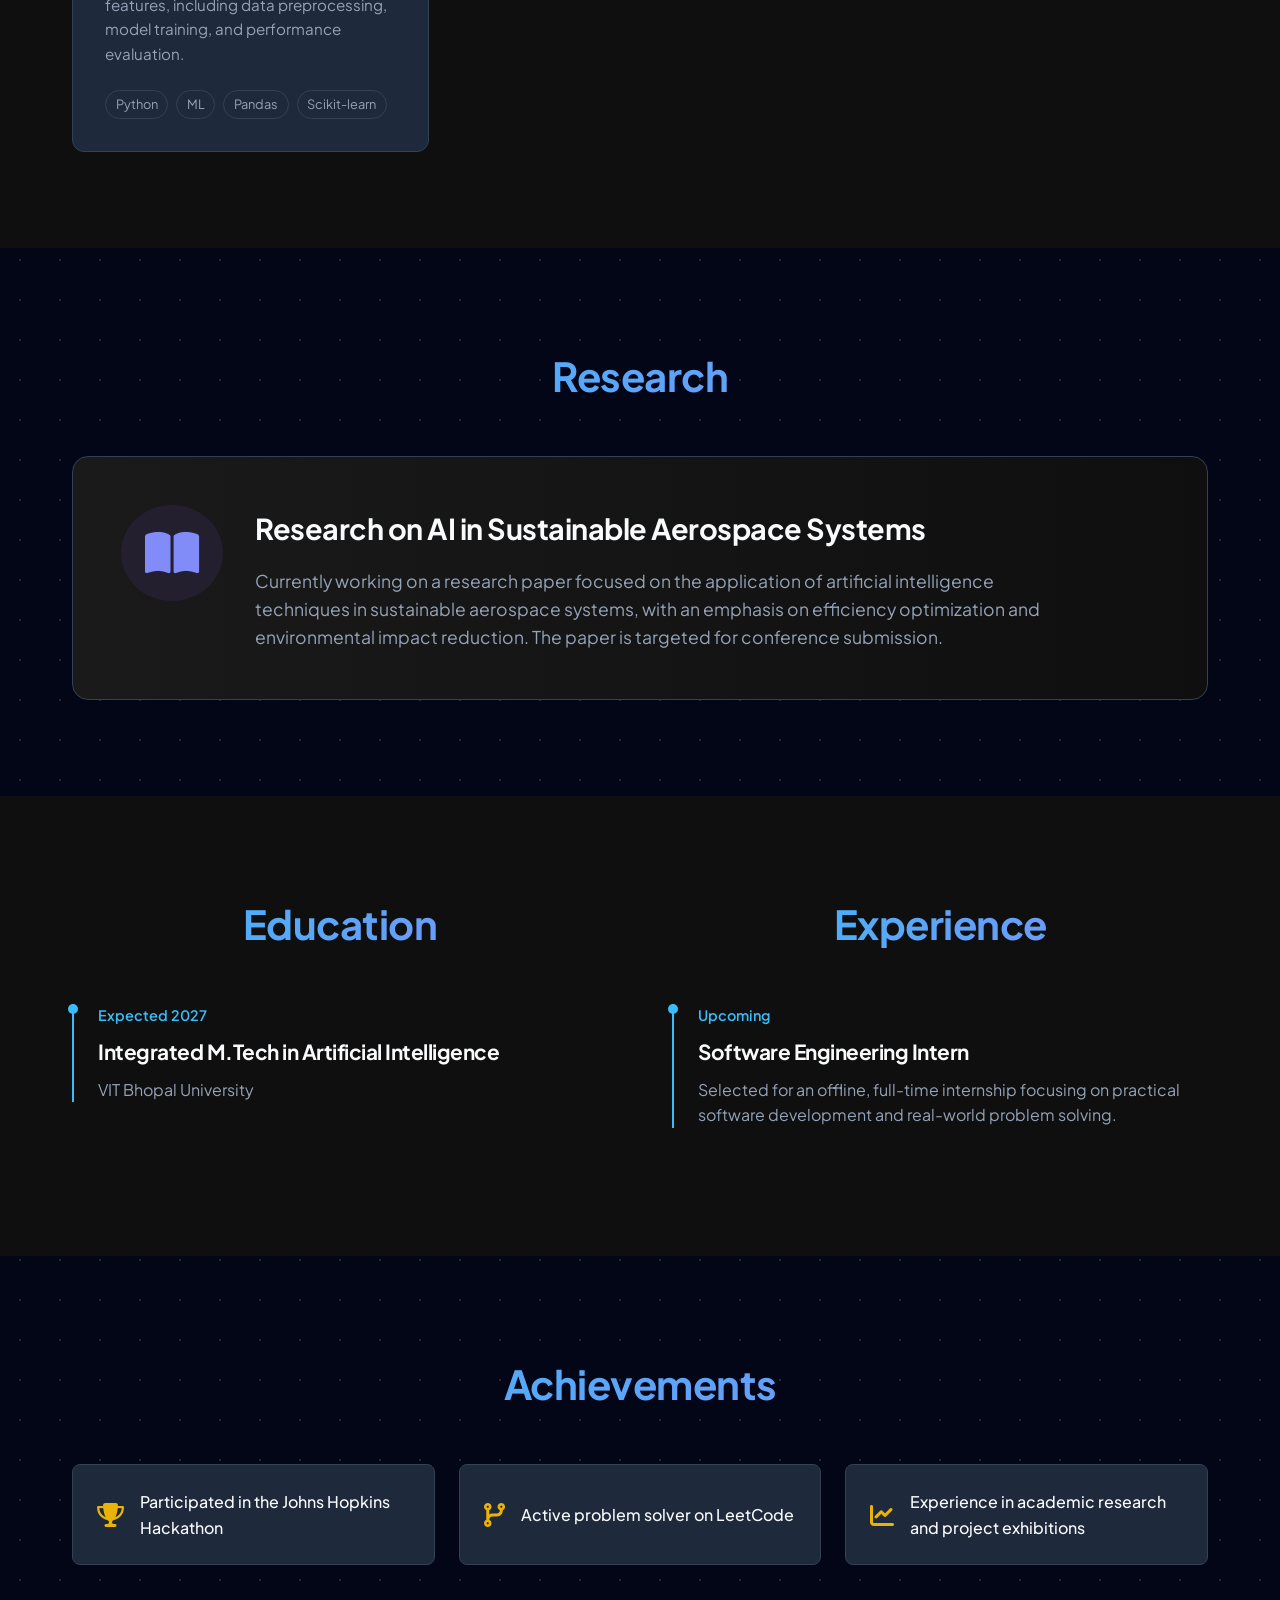
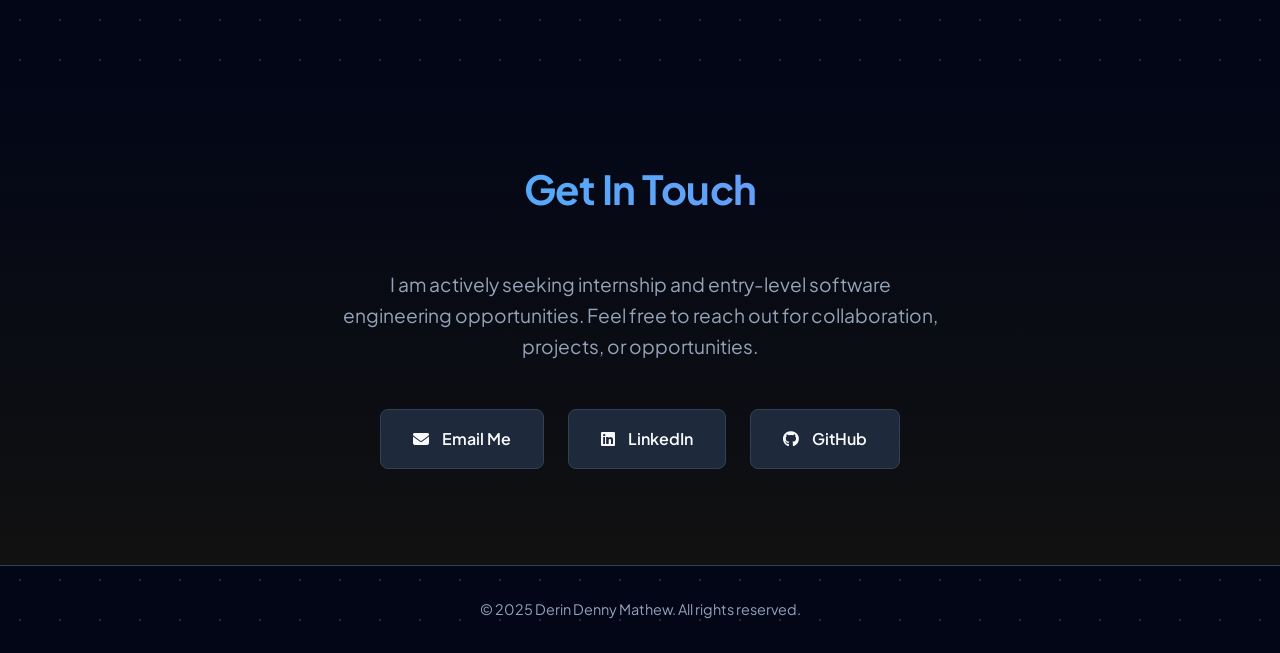
==== commit 53cc5bf2: "Replace profile photo with user upload" ====
--- a/index.html
+++ b/index.html
@@ -39,7 +39,7 @@
         <div class="container hero-container">
             <div class="hero-content">
                 <div class="profile-img-container">
-                    <img src="profile.png" alt="Derin Denny Mathew" class="profile-img">
+                    <img src="profile.jpg" alt="Derin Denny Mathew" class="profile-img">
                 </div>
                 <span class="greeting">Hello, I'm Derin Denny Mathew</span>
                 <h1>AI & Software <br><span class="gradient-text">Engineer</span></h1>
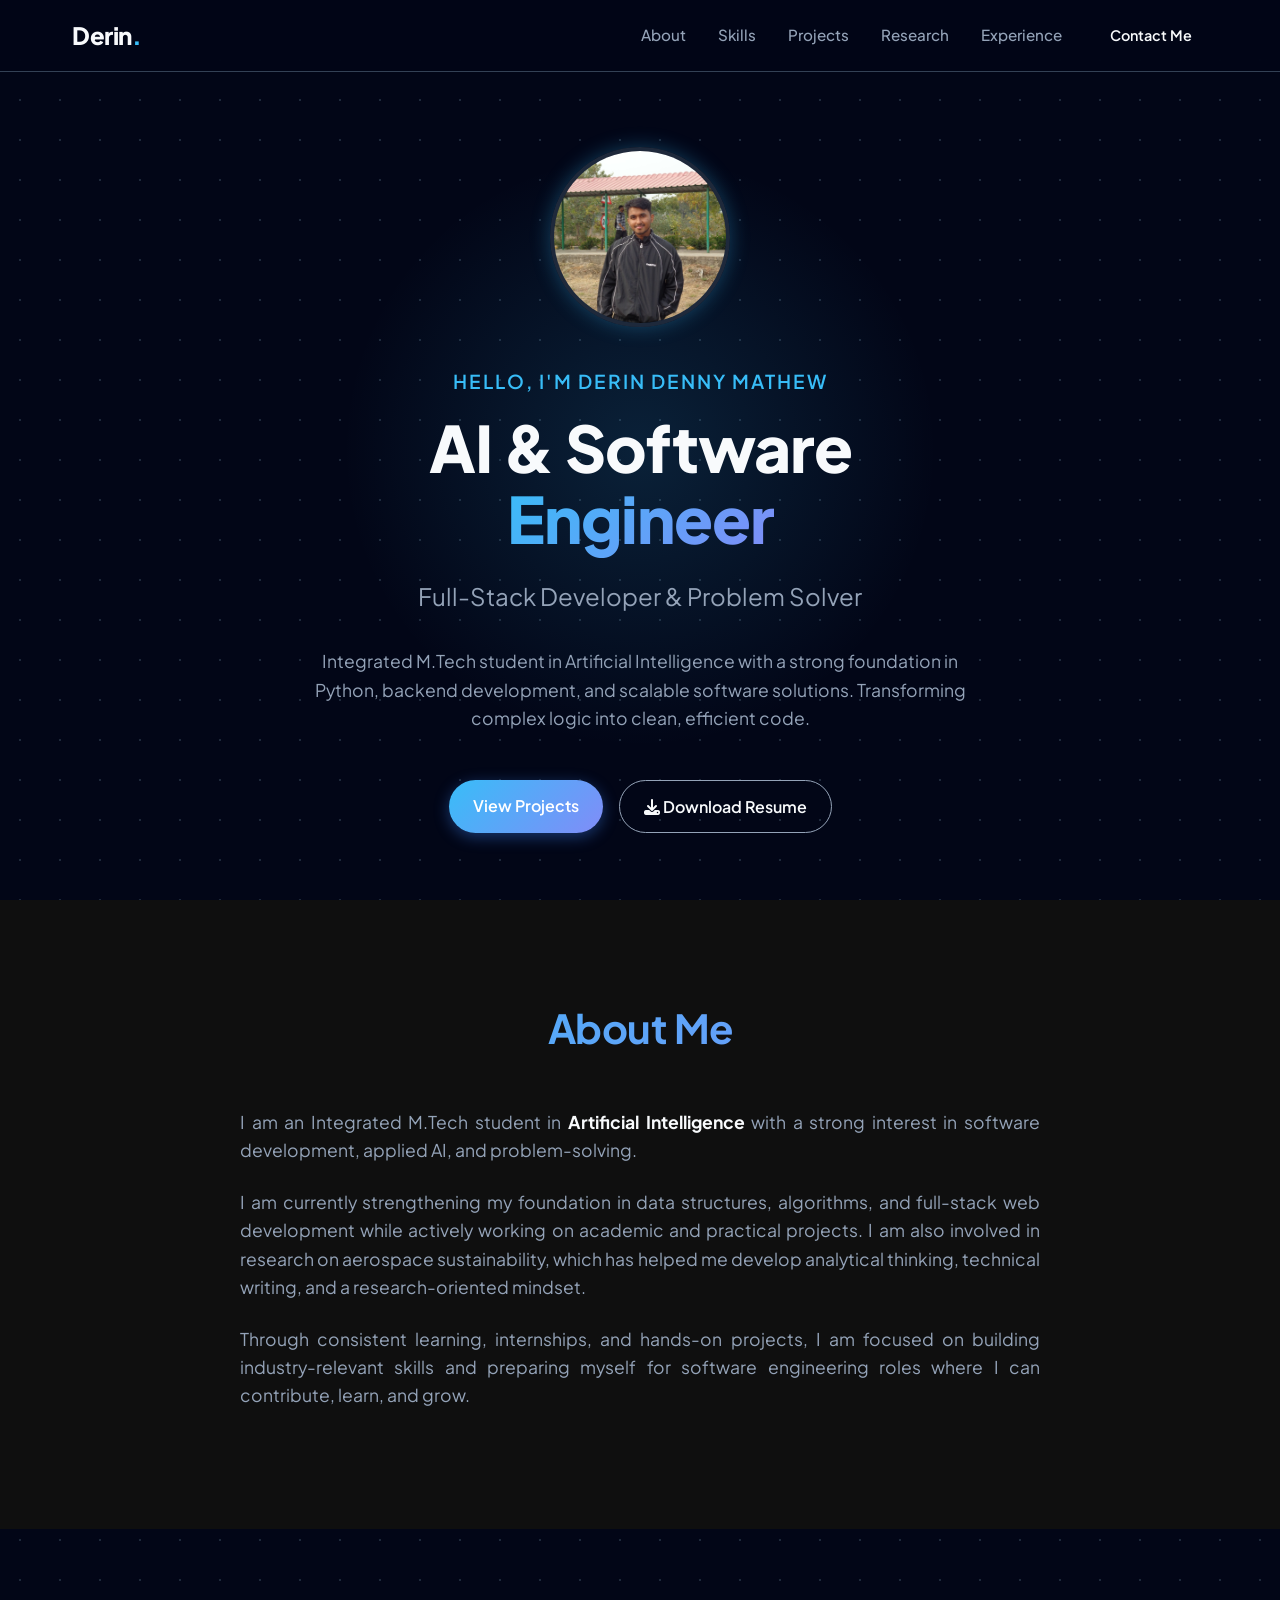
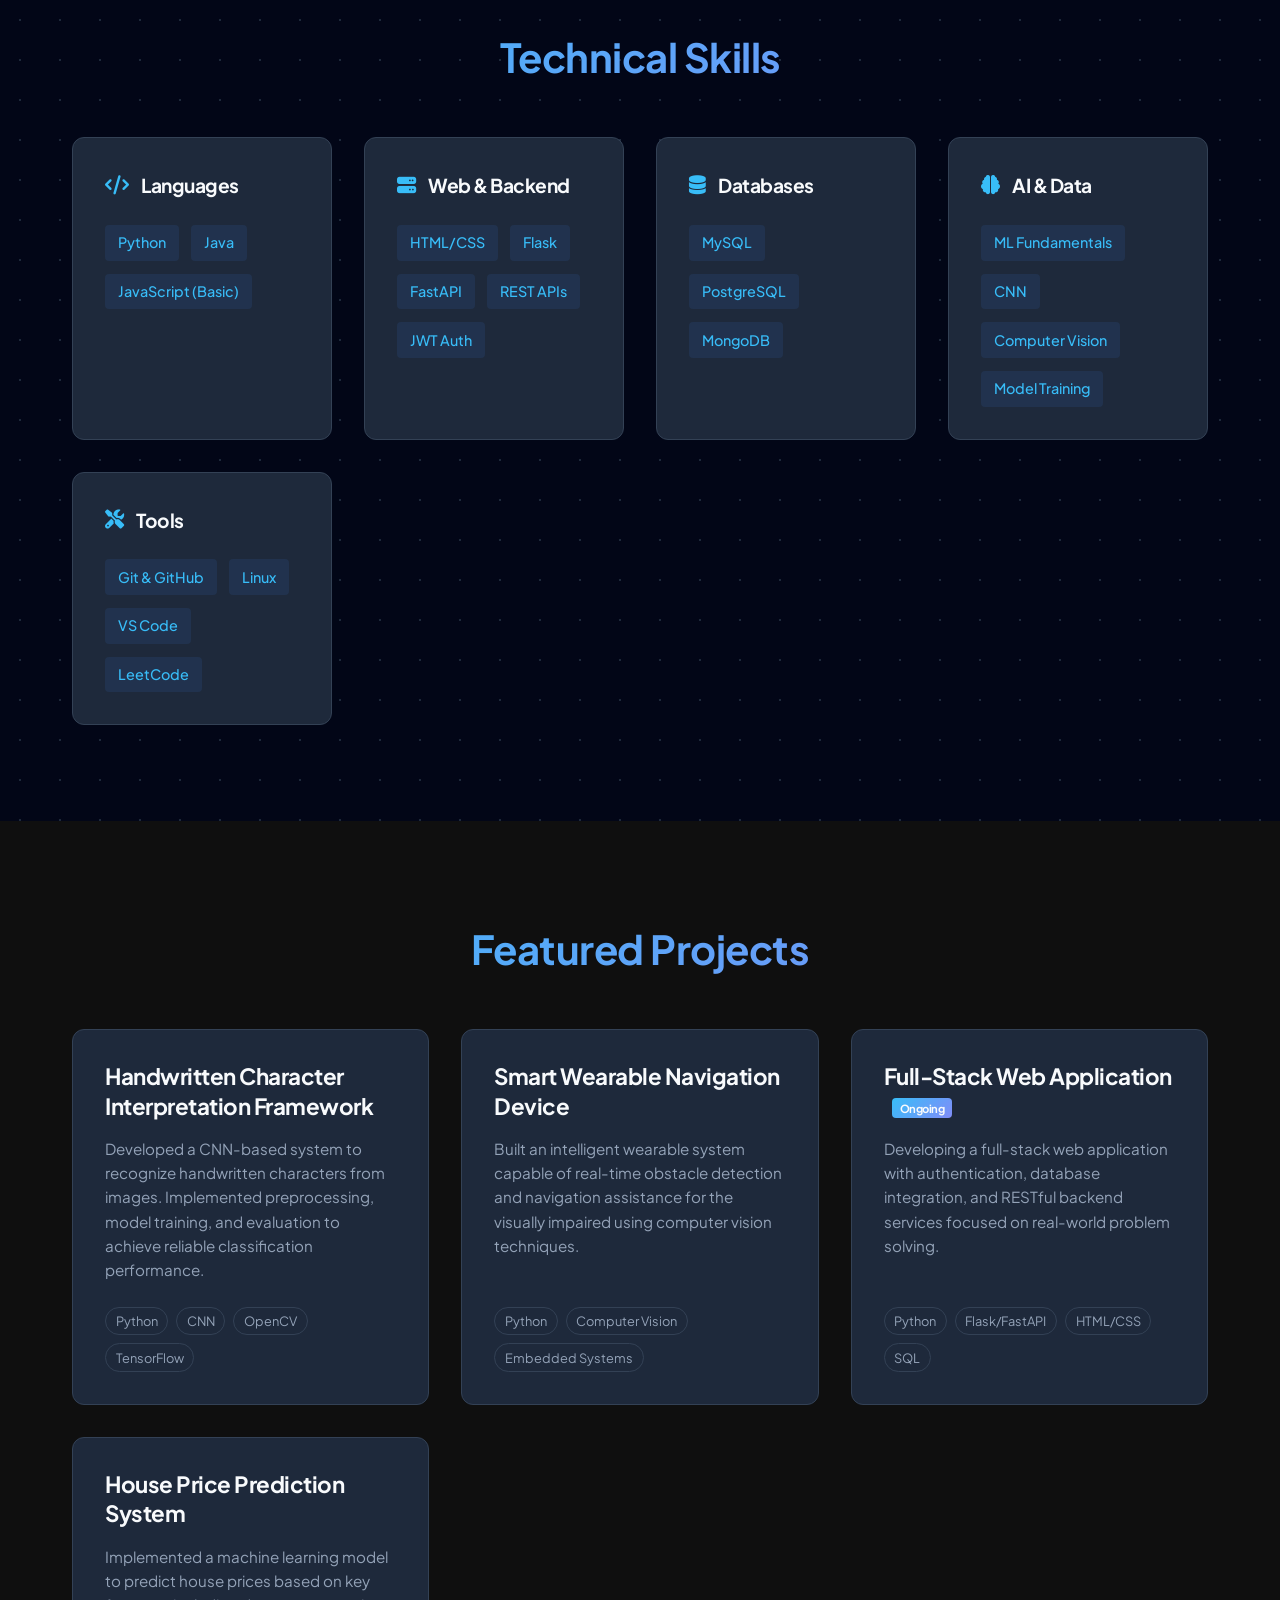
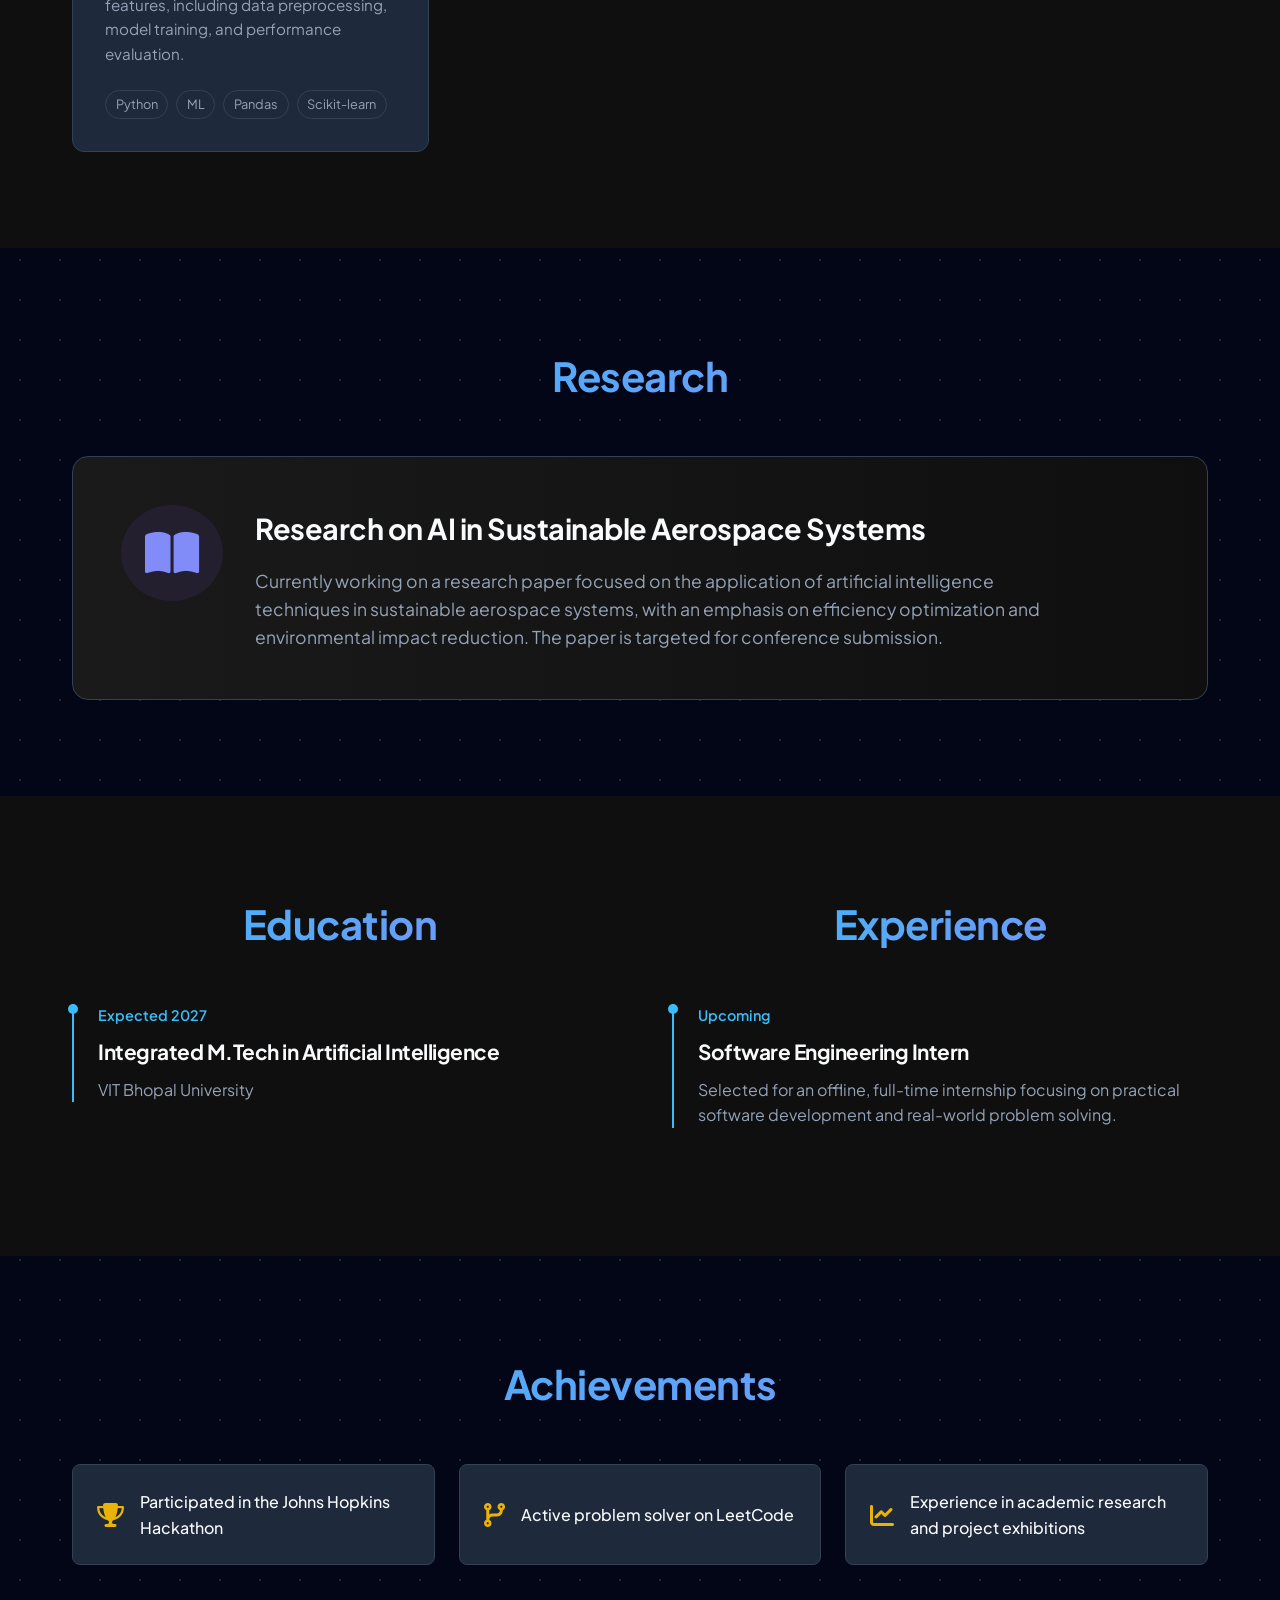
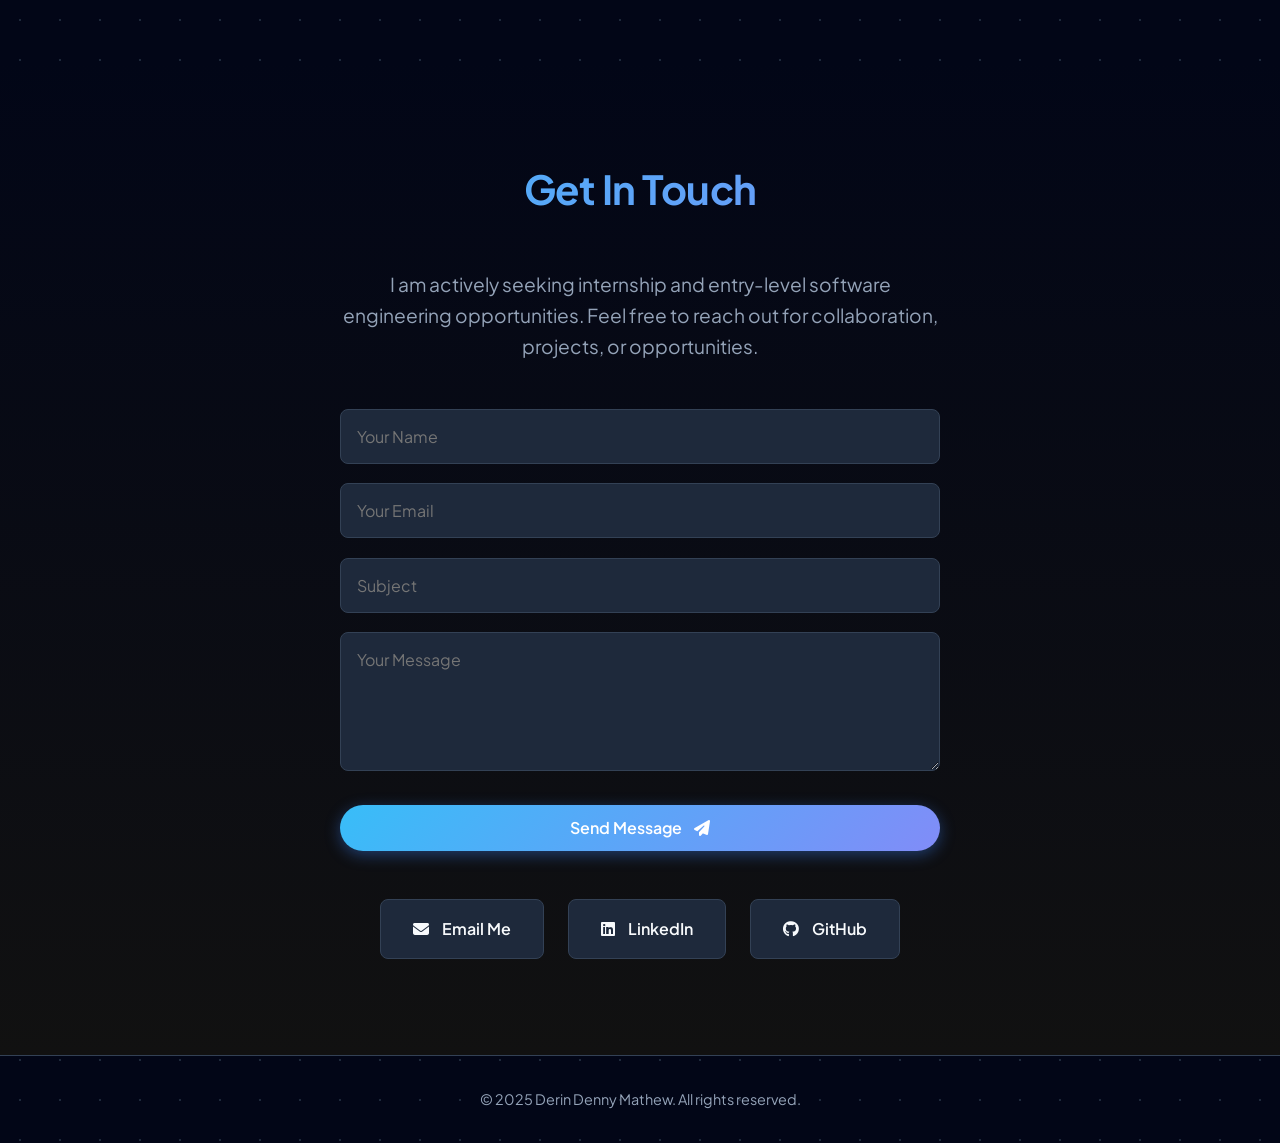
==== commit cacc46e4: "Add contact inquiry form" ====
--- a/index.html
+++ b/index.html
@@ -267,6 +267,26 @@
             <h2 class="section-title">Get In Touch</h2>
             <p class="contact-text">I am actively seeking internship and entry-level software engineering opportunities.
                 Feel free to reach out for collaboration, projects, or opportunities.</p>
+
+            <div class="contact-form-container">
+                <form class="contact-form">
+                    <div class="form-group">
+                        <input type="text" id="name" placeholder="Your Name" required>
+                    </div>
+                    <div class="form-group">
+                        <input type="email" id="email" placeholder="Your Email" required>
+                    </div>
+                    <div class="form-group">
+                        <input type="text" id="subject" placeholder="Subject" required>
+                    </div>
+                    <div class="form-group">
+                        <textarea id="message" rows="5" placeholder="Your Message" required></textarea>
+                    </div>
+                    <button type="submit" class="btn btn-primary">Send Message <i
+                            class="fas fa-paper-plane"></i></button>
+                </form>
+            </div>
+
             <div class="contact-links">
                 <a href="mailto:derindennymathew@gmail.com" class="contact-btn"><i class="fas fa-envelope"></i> Email
                     Me</a>
--- a/style.css
+++ b/style.css
@@ -218,10 +218,11 @@
     border: 4px solid var(--card-bg);
     box-shadow: 0 0 20px rgba(56, 189, 248, 0.3);
     transition: var(--transition);
+    transform: rotate(-90deg);
 }
 
 .profile-img:hover {
-    transform: scale(1.05);
+    transform: rotate(-90deg) scale(1.05);
     box-shadow: 0 0 30px rgba(56, 189, 248, 0.5);
     border-color: var(--accent-primary);
 }
@@ -567,6 +568,48 @@
     background: var(--accent-primary);
     border-color: var(--accent-primary);
     color: white;
+}
+
+/* Contact Form */
+.contact-form-container {
+    max-width: 600px;
+    margin: 0 auto 3rem;
+    text-align: left;
+}
+
+.contact-form {
+    display: flex;
+    flex-direction: column;
+    gap: 1.2rem;
+}
+
+.form-group input,
+.form-group textarea {
+    width: 100%;
+    padding: 1rem;
+    background: var(--card-bg);
+    border: 1px solid var(--border-color);
+    border-radius: 8px;
+    color: var(--text-primary);
+    font-family: 'Plus Jakarta Sans', sans-serif;
+    font-size: 1rem;
+    transition: var(--transition);
+}
+
+.form-group input:focus,
+.form-group textarea:focus {
+    outline: none;
+    border-color: var(--accent-primary);
+    box-shadow: 0 0 10px rgba(56, 189, 248, 0.1);
+}
+
+.contact-form .btn {
+    width: 100%;
+    display: flex;
+    justify-content: center;
+    align-items: center;
+    gap: 0.8rem;
+    margin-top: 0.5rem;
 }
 
 /* Footer */
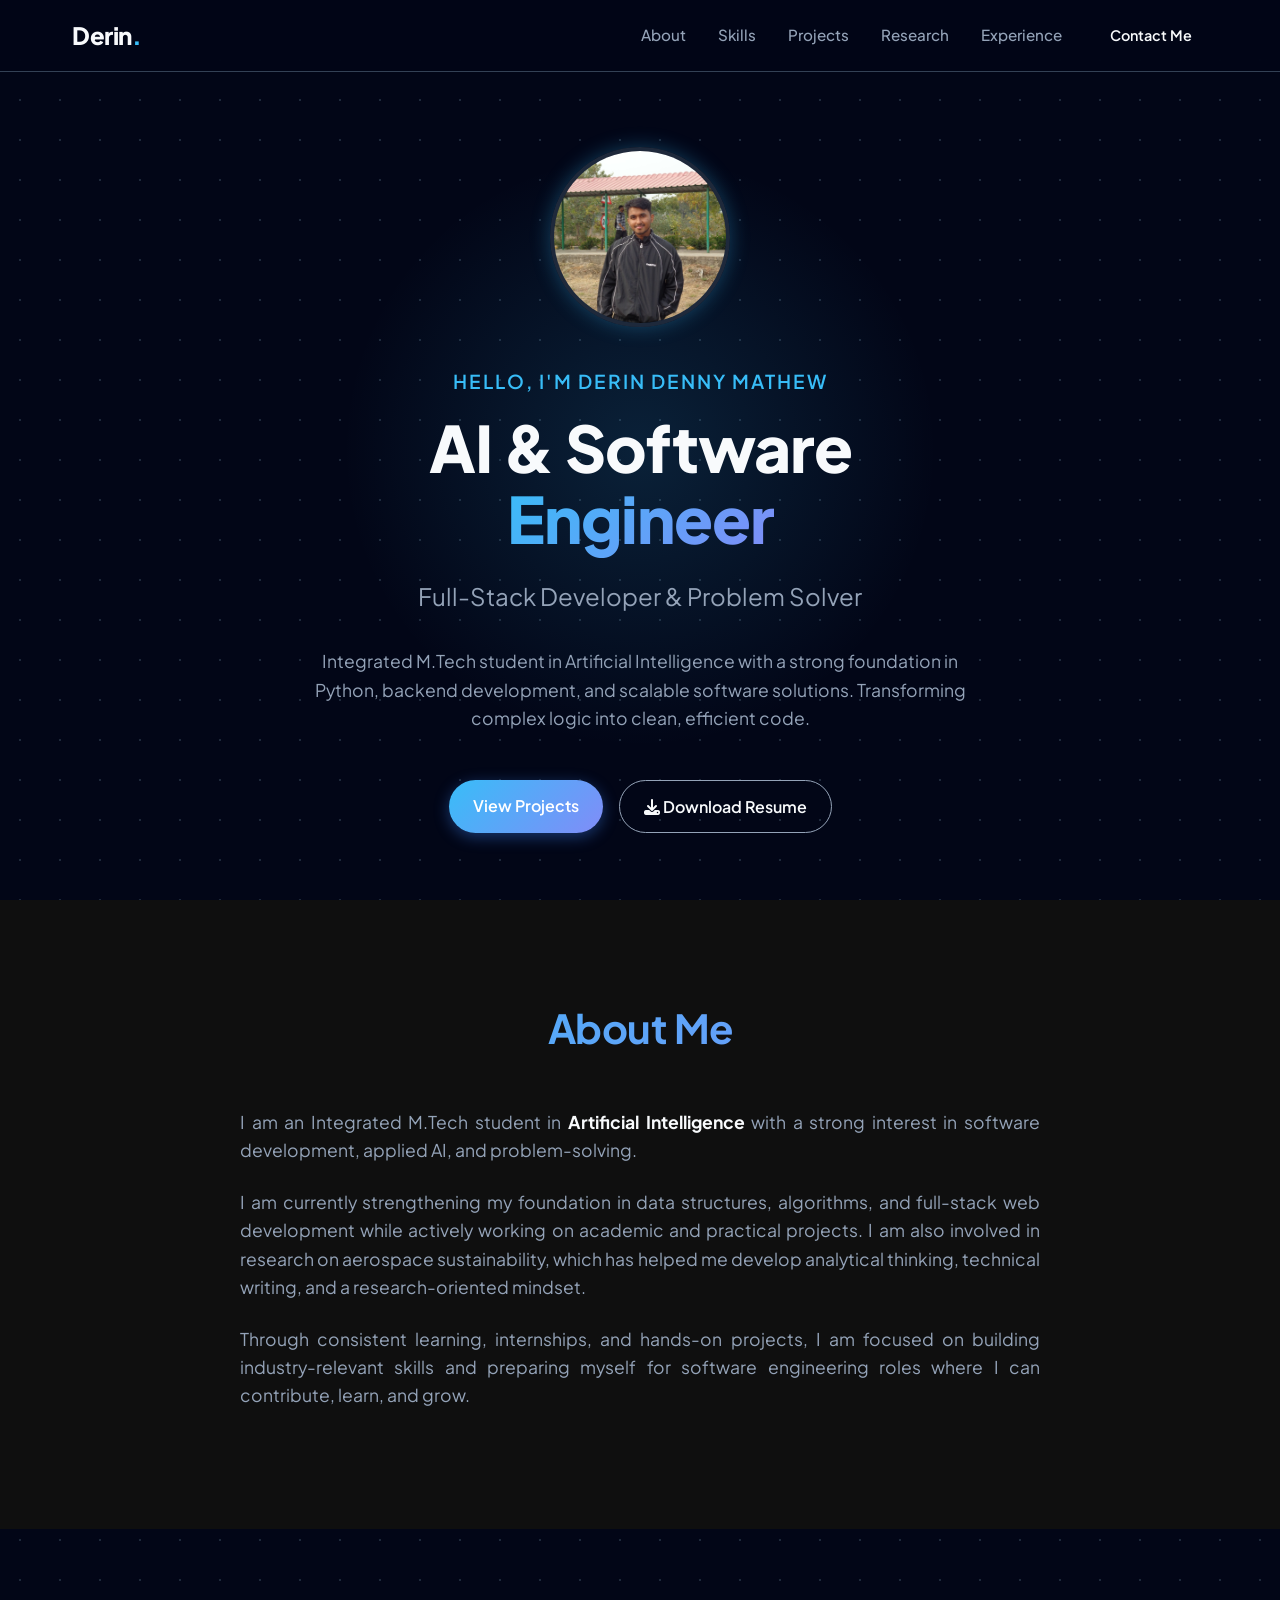
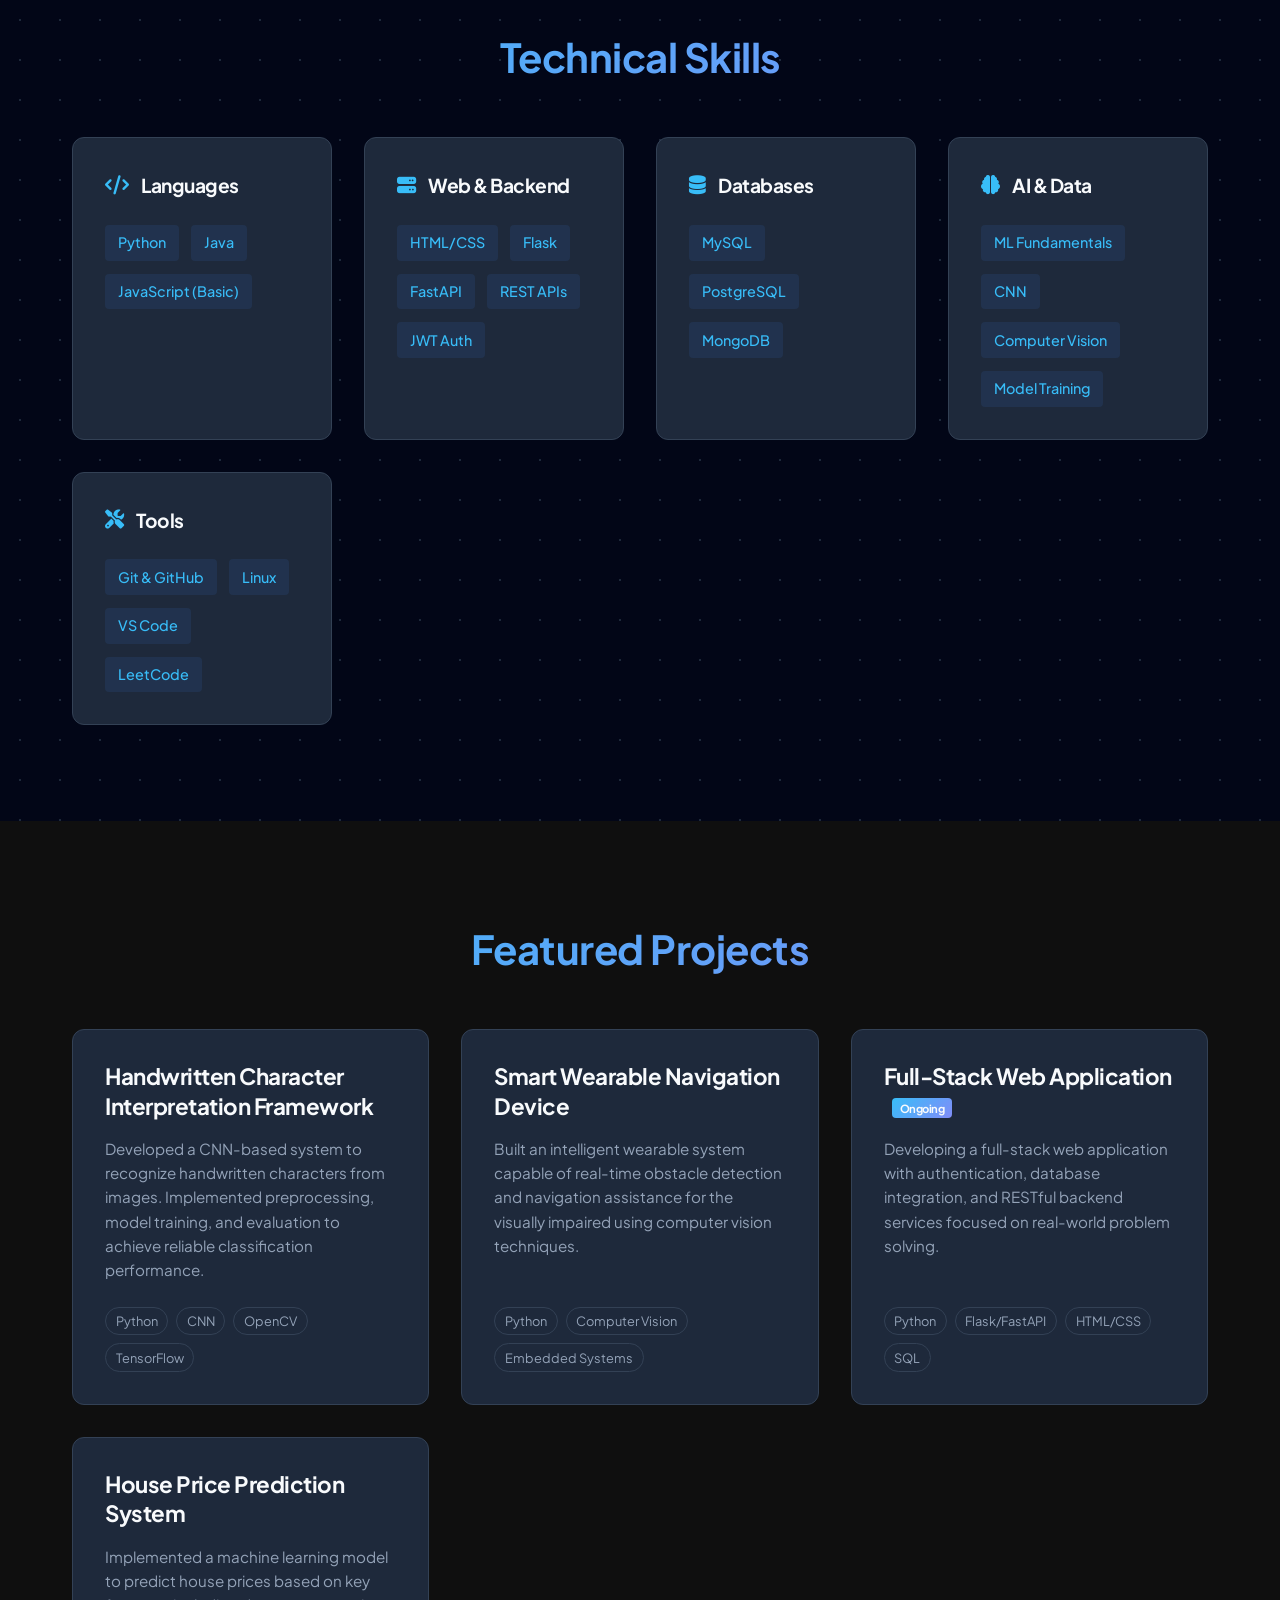
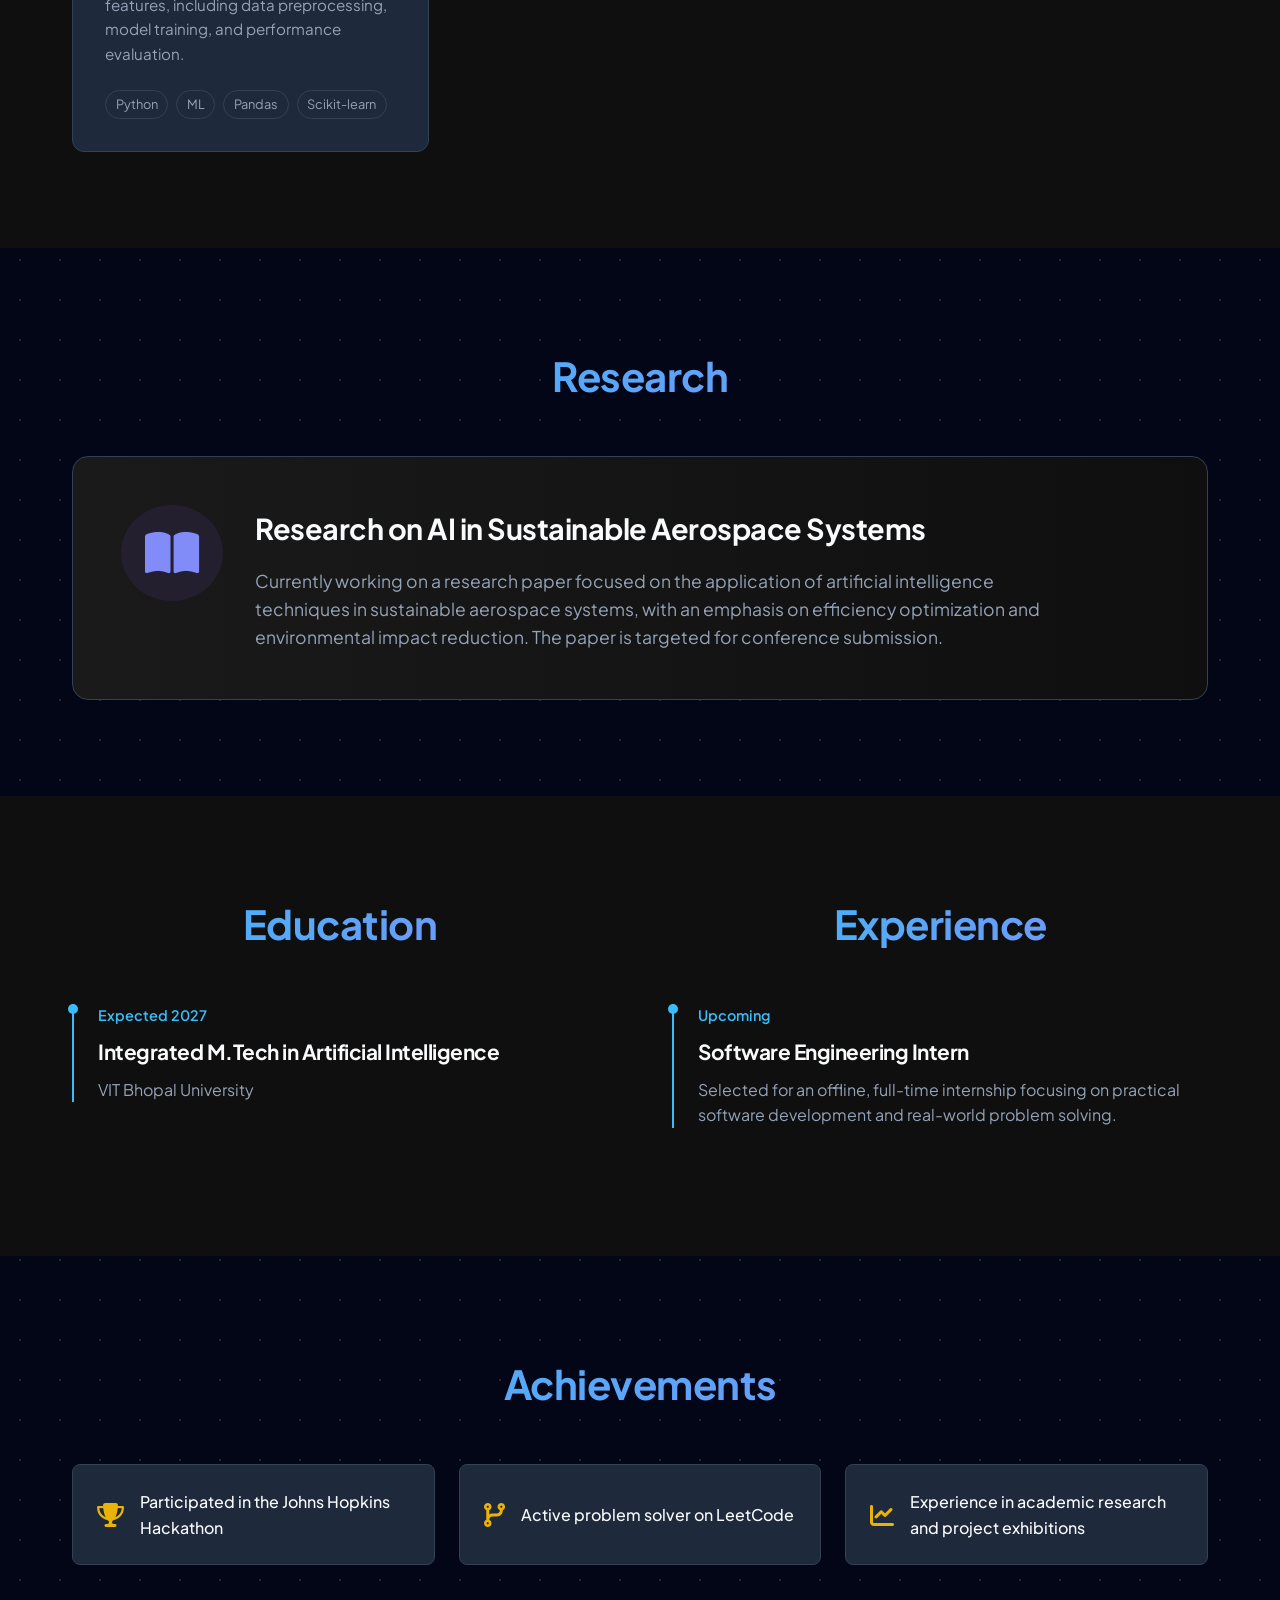
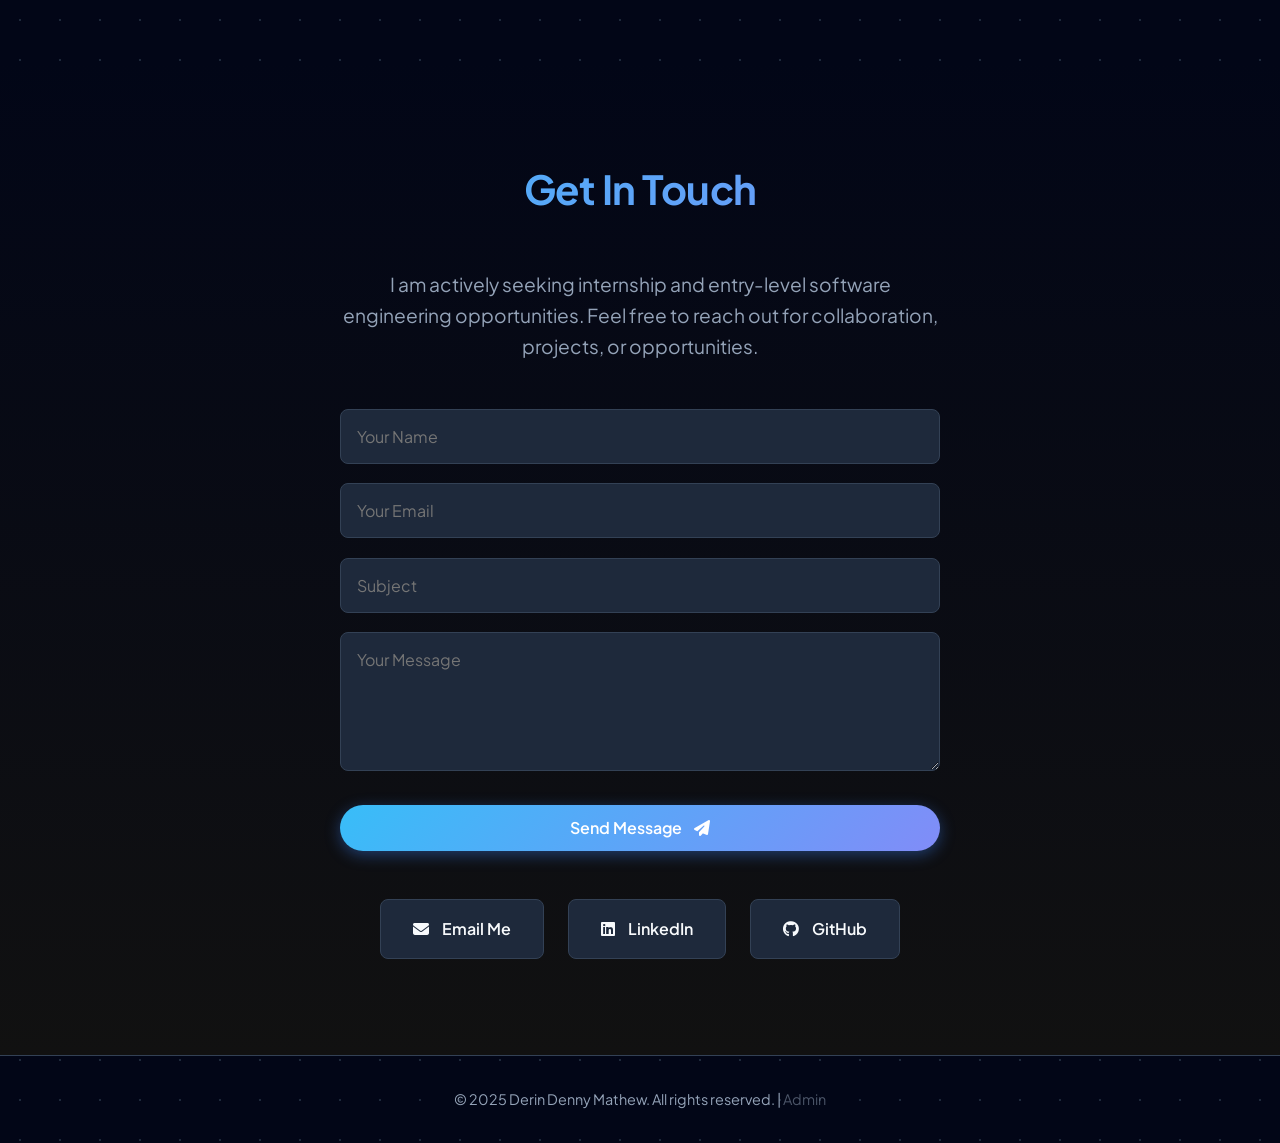
==== commit dd309b2b: "Add message viewer page and localStorage logic" ====
--- a/index.html
+++ b/index.html
@@ -299,7 +299,8 @@
 
     <footer>
         <div class="container">
-            <p>&copy; 2025 Derin Denny Mathew. All rights reserved.</p>
+            <p>&copy; 2025 Derin Denny Mathew. All rights reserved. | <a href="messages.html"
+                    style="color: var(--text-secondary); opacity: 0.5;">Admin</a></p>
         </div>
     </footer>
 
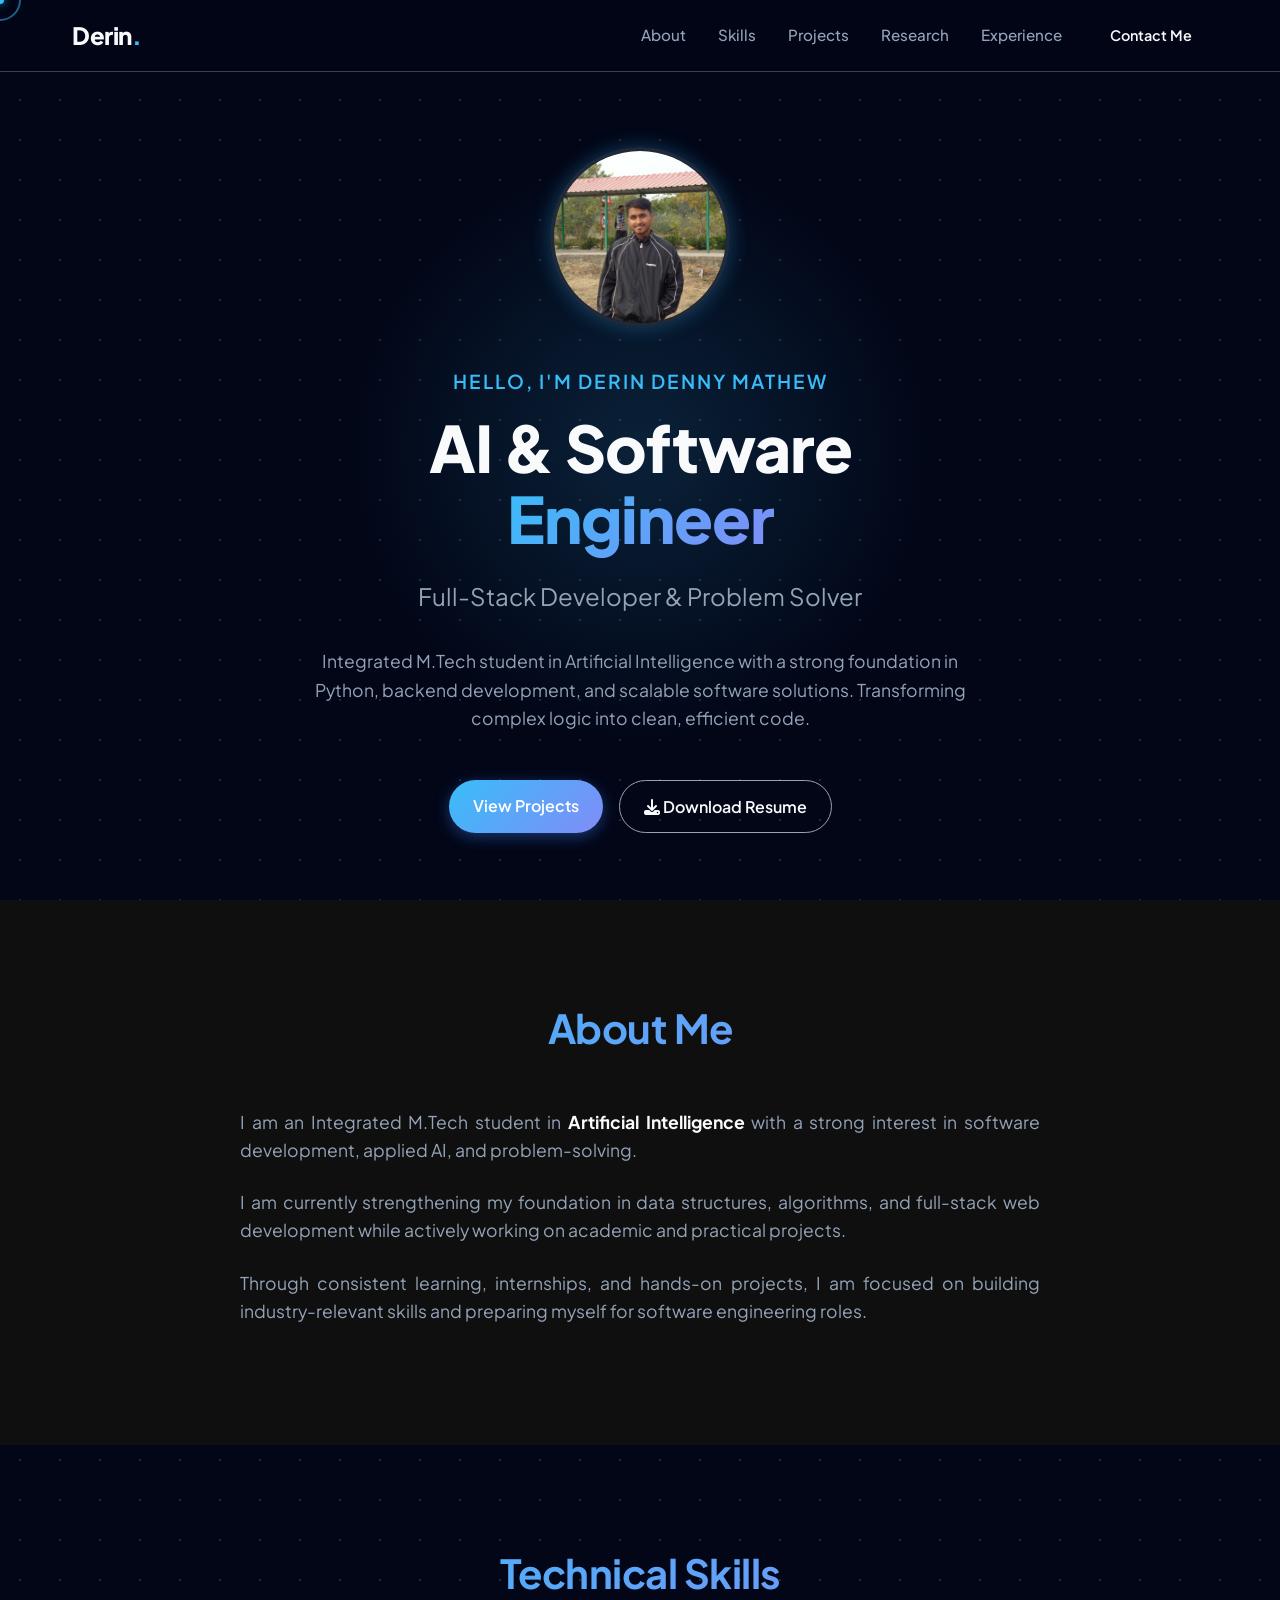
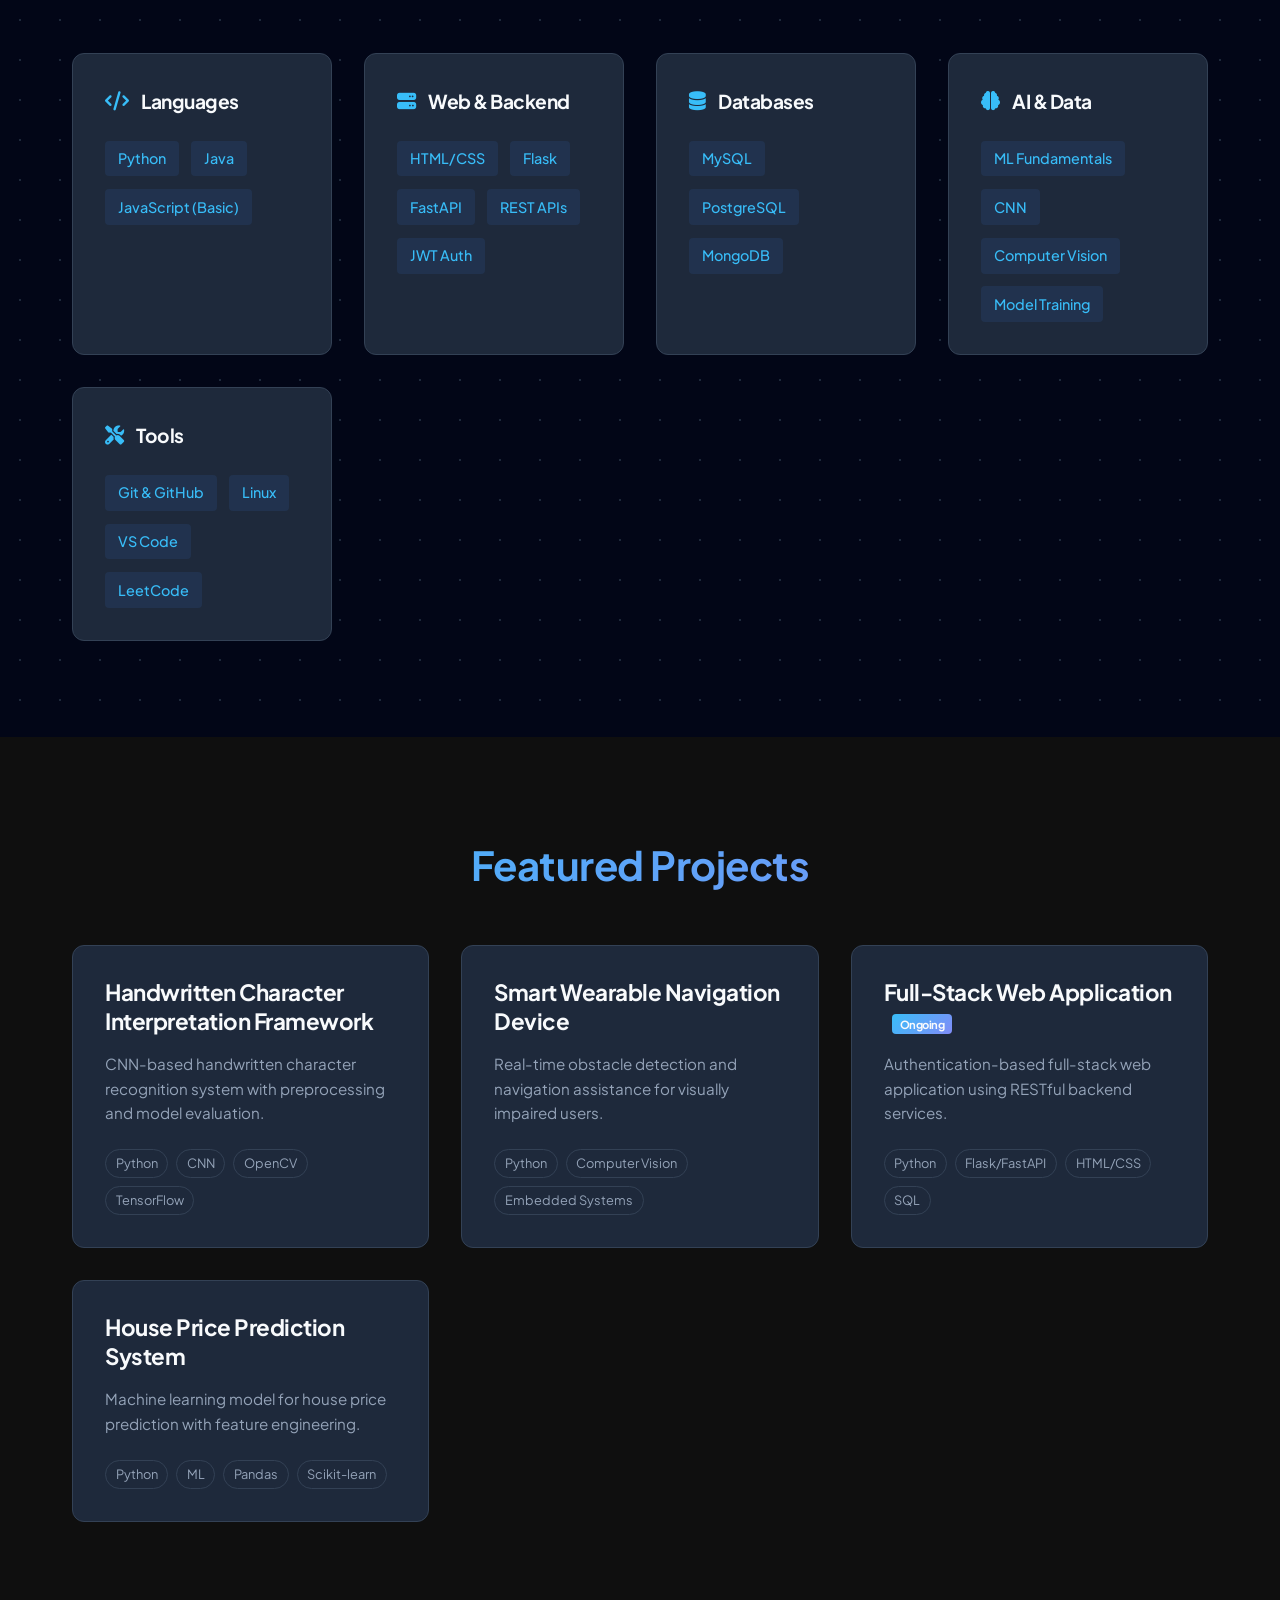
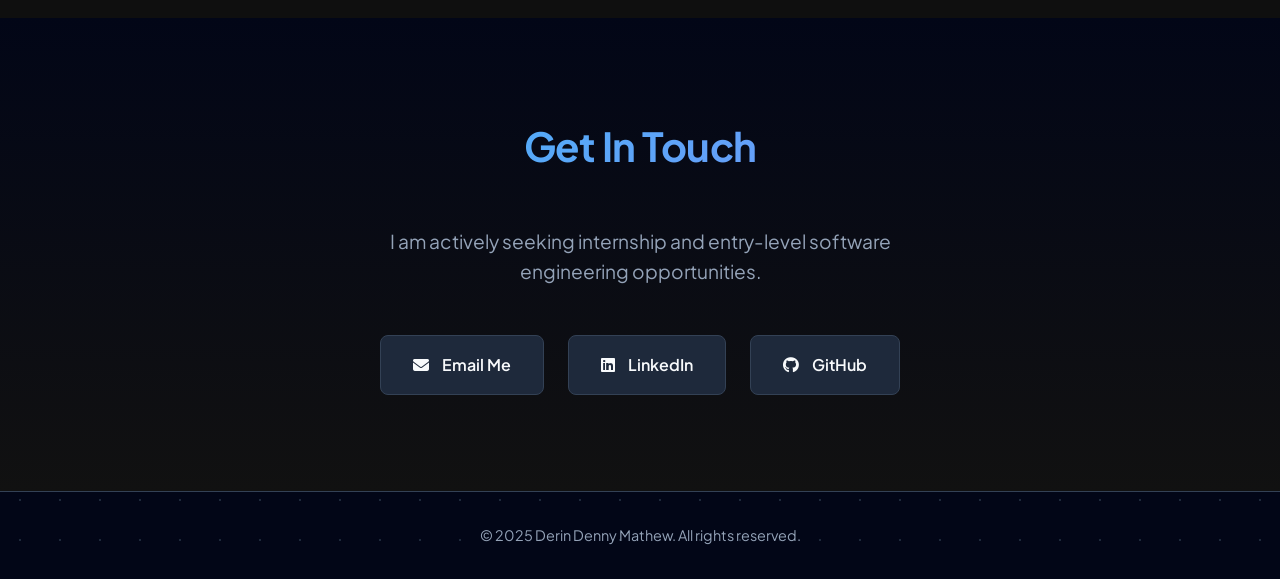
==== commit bb5c6448: "make" ====
--- a/index.html
+++ b/index.html
@@ -5,20 +5,33 @@
     <meta charset="UTF-8">
     <meta name="viewport" content="width=device-width, initial-scale=1.0">
     <title>Derin Denny Mathew | AI & Software Engineering Student</title>
+
     <meta name="description"
         content="Portfolio of Derin Denny Mathew, an Integrated M.Tech student in Artificial Intelligence and Full-Stack Developer.">
+
     <link rel="preconnect" href="https://fonts.googleapis.com">
     <link rel="preconnect" href="https://fonts.gstatic.com" crossorigin>
+
     <link href="https://fonts.googleapis.com/css2?family=Plus+Jakarta+Sans:wght@300;400;500;600;700;800&display=swap"
         rel="stylesheet">
+
     <link rel="stylesheet" href="https://cdnjs.cloudflare.com/ajax/libs/font-awesome/6.4.0/css/all.min.css">
+
     <link rel="stylesheet" href="style.css">
 </head>
 
 <body>
+
+    <!-- ===== CUSTOM FANCY CURSOR ===== -->
+    <div class="cursor-dot"></div>
+    <div class="cursor-ring"></div>
+    <!-- =============================== -->
+
+    <!-- NAVBAR -->
     <nav class="navbar">
         <div class="container nav-container">
             <a href="#" class="logo">Derin<span class="accent">.</span></a>
+
             <div class="nav-links">
                 <a href="#about">About</a>
                 <a href="#skills">Skills</a>
@@ -27,6 +40,7 @@
                 <a href="#experience">Experience</a>
                 <a href="#contact" class="btn btn-sm">Contact Me</a>
             </div>
+
             <div class="menu-toggle" id="mobile-menu">
                 <span class="bar"></span>
                 <span class="bar"></span>
@@ -35,31 +49,43 @@
         </div>
     </nav>
 
+    <!-- HERO -->
     <header class="hero" id="home">
         <div class="container hero-container">
             <div class="hero-content">
+
                 <div class="profile-img-container">
                     <img src="profile.jpg" alt="Derin Denny Mathew" class="profile-img">
                 </div>
+
                 <span class="greeting">Hello, I'm Derin Denny Mathew</span>
+
                 <h1>AI & Software <br><span class="gradient-text">Engineer</span></h1>
+
                 <p class="subtitle">Full-Stack Developer & Problem Solver</p>
+
                 <p class="description">
                     Integrated M.Tech student in Artificial Intelligence with a strong foundation in Python, backend
                     development, and scalable software solutions. Transforming complex logic into clean, efficient code.
                 </p>
+
                 <div class="hero-buttons">
                     <a href="#projects" class="btn btn-primary">View Projects</a>
-                    <a href="#" class="btn btn-secondary"><i class="fas fa-download"></i> Download Resume</a>
-                </div>
-            </div>
-        </div>
+                    <a href="#" class="btn btn-secondary">
+                        <i class="fas fa-download"></i> Download Resume
+                    </a>
+                </div>
+            </div>
+        </div>
+
         <div class="hero-background-glow"></div>
     </header>
 
+    <!-- ABOUT -->
     <section id="about" class="about">
         <div class="container">
             <h2 class="section-title">About Me</h2>
+
             <div class="about-content">
                 <div class="about-text">
                     <p>
@@ -68,24 +94,24 @@
                     </p>
                     <p>
                         I am currently strengthening my foundation in data structures, algorithms, and full-stack web
-                        development while actively working on academic and practical projects. I am also involved in
-                        research on aerospace sustainability, which has helped me develop analytical thinking, technical
-                        writing, and a research-oriented mindset.
+                        development while actively working on academic and practical projects.
                     </p>
                     <p>
                         Through consistent learning, internships, and hands-on projects, I am focused on building
-                        industry-relevant skills and preparing myself for software engineering roles where I can
-                        contribute, learn, and grow.
+                        industry-relevant skills and preparing myself for software engineering roles.
                     </p>
                 </div>
             </div>
         </div>
     </section>
 
+    <!-- SKILLS -->
     <section id="skills" class="skills">
         <div class="container">
             <h2 class="section-title">Technical Skills</h2>
+
             <div class="skills-grid">
+
                 <div class="skill-category">
                     <h3><i class="fas fa-code"></i> Languages</h3>
                     <div class="skill-tags">
@@ -94,6 +120,7 @@
                         <span>JavaScript (Basic)</span>
                     </div>
                 </div>
+
                 <div class="skill-category">
                     <h3><i class="fas fa-server"></i> Web & Backend</h3>
                     <div class="skill-tags">
@@ -104,6 +131,7 @@
                         <span>JWT Auth</span>
                     </div>
                 </div>
+
                 <div class="skill-category">
                     <h3><i class="fas fa-database"></i> Databases</h3>
                     <div class="skill-tags">
@@ -112,6 +140,7 @@
                         <span>MongoDB</span>
                     </div>
                 </div>
+
                 <div class="skill-category">
                     <h3><i class="fas fa-brain"></i> AI & Data</h3>
                     <div class="skill-tags">
@@ -121,6 +150,7 @@
                         <span>Model Training</span>
                     </div>
                 </div>
+
                 <div class="skill-category">
                     <h3><i class="fas fa-tools"></i> Tools</h3>
                     <div class="skill-tags">
@@ -130,21 +160,22 @@
                         <span>LeetCode</span>
                     </div>
                 </div>
-            </div>
-        </div>
-    </section>
-
+
+            </div>
+        </div>
+    </section>
+
+    <!-- PROJECTS -->
     <section id="projects" class="projects">
         <div class="container">
             <h2 class="section-title">Featured Projects</h2>
+
             <div class="projects-grid">
-                <!-- Project 1 -->
+
                 <article class="project-card">
                     <div class="project-content">
                         <h3>Handwritten Character Interpretation Framework</h3>
-                        <p>Developed a CNN-based system to recognize handwritten characters from images. Implemented
-                            preprocessing, model training, and evaluation to achieve reliable classification
-                            performance.</p>
+                        <p>CNN-based handwritten character recognition system with preprocessing and model evaluation.</p>
                         <div class="tech-stack">
                             <span>Python</span>
                             <span>CNN</span>
@@ -154,12 +185,10 @@
                     </div>
                 </article>
 
-                <!-- Project 2 -->
                 <article class="project-card">
                     <div class="project-content">
                         <h3>Smart Wearable Navigation Device</h3>
-                        <p>Built an intelligent wearable system capable of real-time obstacle detection and navigation
-                            assistance for the visually impaired using computer vision techniques.</p>
+                        <p>Real-time obstacle detection and navigation assistance for visually impaired users.</p>
                         <div class="tech-stack">
                             <span>Python</span>
                             <span>Computer Vision</span>
@@ -168,12 +197,10 @@
                     </div>
                 </article>
 
-                <!-- Project 3 -->
                 <article class="project-card">
                     <div class="project-content">
                         <h3>Full-Stack Web Application <span class="badge">Ongoing</span></h3>
-                        <p>Developing a full-stack web application with authentication, database integration, and
-                            RESTful backend services focused on real-world problem solving.</p>
+                        <p>Authentication-based full-stack web application using RESTful backend services.</p>
                         <div class="tech-stack">
                             <span>Python</span>
                             <span>Flask/FastAPI</span>
@@ -183,12 +210,10 @@
                     </div>
                 </article>
 
-                <!-- Project 4 -->
                 <article class="project-card">
                     <div class="project-content">
                         <h3>House Price Prediction System</h3>
-                        <p>Implemented a machine learning model to predict house prices based on key features, including
-                            data preprocessing, model training, and performance evaluation.</p>
+                        <p>Machine learning model for house price prediction with feature engineering.</p>
                         <div class="tech-stack">
                             <span>Python</span>
                             <span>ML</span>
@@ -197,114 +222,44 @@
                         </div>
                     </div>
                 </article>
-            </div>
-        </div>
-    </section>
-
-    <section id="research" class="research">
-        <div class="container">
-            <h2 class="section-title">Research</h2>
-            <div class="research-card">
-                <div class="research-icon">
-                    <i class="fas fa-book-open"></i>
-                </div>
-                <div class="research-content">
-                    <h3>Research on AI in Sustainable Aerospace Systems</h3>
-                    <p>Currently working on a research paper focused on the application of artificial intelligence
-                        techniques in sustainable aerospace systems, with an emphasis on efficiency optimization and
-                        environmental impact reduction. The paper is targeted for conference submission.</p>
-                </div>
-            </div>
-        </div>
-    </section>
-
-    <section id="experience" class="experience">
-        <div class="container">
-            <div class="split-section">
-                <div class="education-column">
-                    <h2 class="section-title">Education</h2>
-                    <div class="timeline-item">
-                        <span class="date">Expected 2027</span>
-                        <h3>Integrated M.Tech in Artificial Intelligence</h3>
-                        <p>VIT Bhopal University</p>
-                    </div>
-                </div>
-                <div class="experience-column">
-                    <h2 class="section-title">Experience</h2>
-                    <div class="timeline-item">
-                        <span class="date">Upcoming</span>
-                        <h3>Software Engineering Intern</h3>
-                        <p>Selected for an offline, full-time internship focusing on practical software development and
-                            real-world problem solving.</p>
-                    </div>
-                </div>
-            </div>
-        </div>
-    </section>
-
-    <section id="achievements" class="achievements">
-        <div class="container">
-            <h2 class="section-title">Achievements</h2>
-            <div class="achievements-list">
-                <div class="achievement-item">
-                    <i class="fas fa-trophy"></i>
-                    <p>Participated in the Johns Hopkins Hackathon</p>
-                </div>
-                <div class="achievement-item">
-                    <i class="fas fa-code-branch"></i>
-                    <p>Active problem solver on LeetCode</p>
-                </div>
-                <div class="achievement-item">
-                    <i class="fas fa-chart-line"></i>
-                    <p>Experience in academic research and project exhibitions</p>
-                </div>
-            </div>
-        </div>
-    </section>
-
+
+            </div>
+        </div>
+    </section>
+
+    <!-- CONTACT -->
     <section id="contact" class="contact">
         <div class="container">
             <h2 class="section-title">Get In Touch</h2>
-            <p class="contact-text">I am actively seeking internship and entry-level software engineering opportunities.
-                Feel free to reach out for collaboration, projects, or opportunities.</p>
-
-            <div class="contact-form-container">
-                <form class="contact-form">
-                    <div class="form-group">
-                        <input type="text" id="name" placeholder="Your Name" required>
-                    </div>
-                    <div class="form-group">
-                        <input type="email" id="email" placeholder="Your Email" required>
-                    </div>
-                    <div class="form-group">
-                        <input type="text" id="subject" placeholder="Subject" required>
-                    </div>
-                    <div class="form-group">
-                        <textarea id="message" rows="5" placeholder="Your Message" required></textarea>
-                    </div>
-                    <button type="submit" class="btn btn-primary">Send Message <i
-                            class="fas fa-paper-plane"></i></button>
-                </form>
-            </div>
+
+            <p class="contact-text">
+                I am actively seeking internship and entry-level software engineering opportunities.
+            </p>
 
             <div class="contact-links">
-                <a href="mailto:derindennymathew@gmail.com" class="contact-btn"><i class="fas fa-envelope"></i> Email
-                    Me</a>
-                <a href="https://www.linkedin.com/in/derin-denny-mathew" class="contact-btn"><i
-                        class="fab fa-linkedin"></i> LinkedIn</a>
-                <a href="https://github.com/Dipscodz" class="contact-btn"><i class="fab fa-github"></i> GitHub</a>
-            </div>
-        </div>
-    </section>
-
+                <a href="mailto:derindennymathew@gmail.com" class="contact-btn">
+                    <i class="fas fa-envelope"></i> Email Me
+                </a>
+
+                <a href="https://www.linkedin.com/in/derin-denny-mathew" class="contact-btn">
+                    <i class="fab fa-linkedin"></i> LinkedIn
+                </a>
+
+                <a href="https://github.com/Dipscodz" class="contact-btn">
+                    <i class="fab fa-github"></i> GitHub
+                </a>
+            </div>
+        </div>
+    </section>
+
+    <!-- FOOTER -->
     <footer>
         <div class="container">
-            <p>&copy; 2025 Derin Denny Mathew. All rights reserved. | <a href="messages.html"
-                    style="color: var(--text-secondary); opacity: 0.5;">Admin</a></p>
+            <p>&copy; 2025 Derin Denny Mathew. All rights reserved.</p>
         </div>
     </footer>
 
     <script src="script.js"></script>
 </body>
 
-</html>+</html>
--- a/style.css
+++ b/style.css
@@ -1,22 +1,22 @@
-/* Global Reset & Variables */
+
 :root {
     --bg-color: #020617;
-    /* Midnight Slate */
+ 
     --card-bg: #1e293b;
-    /* Slate 800 */
+
     --text-primary: #f8fafc;
-    /* Slate 50 */
+
     --text-secondary: #94a3b8;
-    /* Slate 400 */
+
     --accent-primary: #38bdf8;
-    /* Sky Blue */
+
     --accent-secondary: #818cf8;
-    /* Indigo */
+
     --gradient-main: linear-gradient(135deg, var(--accent-primary), var(--accent-secondary));
     --transition: all 0.3s ease;
     --glass-bg: rgba(2, 6, 23, 0.85);
     --border-color: #334155;
-    /* Slate 700 */
+ 
 }
 
 * {
@@ -293,7 +293,7 @@
     color: var(--text-primary);
 }
 
-/* Skills Section */
+
 .skills {
     padding: 6rem 0;
 }
@@ -416,7 +416,6 @@
     border-radius: 20px;
 }
 
-/* Research Section */
 .research {
     padding: 6rem 0;
 }
@@ -652,14 +651,14 @@
     color: #10b981;
 }
 
-/* Green */
+
 .down {
     color: #ef4444;
 }
 
-/* Red */
-
-/* Trading Chart Animation */
+
+
+
 .trading-chart-container {
     display: flex;
     align-items: flex-end;
@@ -700,11 +699,11 @@
     }
 }
 
-/* Mobile Responsive */
+
 @media (max-width: 768px) {
     .nav-links {
         display: none;
-        /* Add JS toggle later */
+        
         position: absolute;
         top: 100%;
         left: 0;
@@ -749,4 +748,83 @@
 .fade-in-section.visible {
     opacity: 1;
     transform: translateY(0);
+}
+
+/* ================================
+   FANCY AI CURSOR (DARK THEME)
+================================ */
+
+* {
+    cursor: none;
+}
+
+/* Inner dot */
+.cursor-dot {
+    width: 8px;
+    height: 8px;
+    background: var(--accent-primary);
+    border-radius: 50%;
+    position: fixed;
+    pointer-events: none;
+    z-index: 9999;
+    transform: translate(-50%, -50%);
+    box-shadow: 0 0 8px rgba(56, 189, 248, 0.8);
+}
+
+/* Outer ring */
+.cursor-ring {
+    width: 42px;
+    height: 42px;
+    border: 2px solid rgba(56, 189, 248, 0.5);
+    border-radius: 50%;
+    position: fixed;
+    pointer-events: none;
+    z-index: 9998;
+    transform: translate(-50%, -50%);
+    transition:
+        width 0.3s ease,
+        height 0.3s ease,
+        border-radius 0.3s ease,
+        background 0.3s ease,
+        border 0.3s ease;
+}
+
+/* Hover state */
+.cursor-active {
+    width: 64px;
+    height: 64px;
+    background: rgba(56, 189, 248, 0.12);
+    border-radius: 14px;
+    border: none;
+    box-shadow: 0 0 20px rgba(56, 189, 248, 0.35);
+}
+
+/* Optional cursor text */
+.cursor-ring::after {
+    content: "VIEW";
+    font-size: 10px;
+    font-weight: 600;
+    color: var(--accent-primary);
+    position: absolute;
+    top: 50%;
+    left: 50%;
+    transform: translate(-50%, -50%);
+    opacity: 0;
+    letter-spacing: 1px;
+}
+
+.cursor-active::after {
+    opacity: 1;
+}
+
+/* Disable cursor on mobile */
+@media (max-width: 768px) {
+    .cursor-dot,
+    .cursor-ring {
+        display: none;
+    }
+
+    * {
+        cursor: auto;
+    }
 }
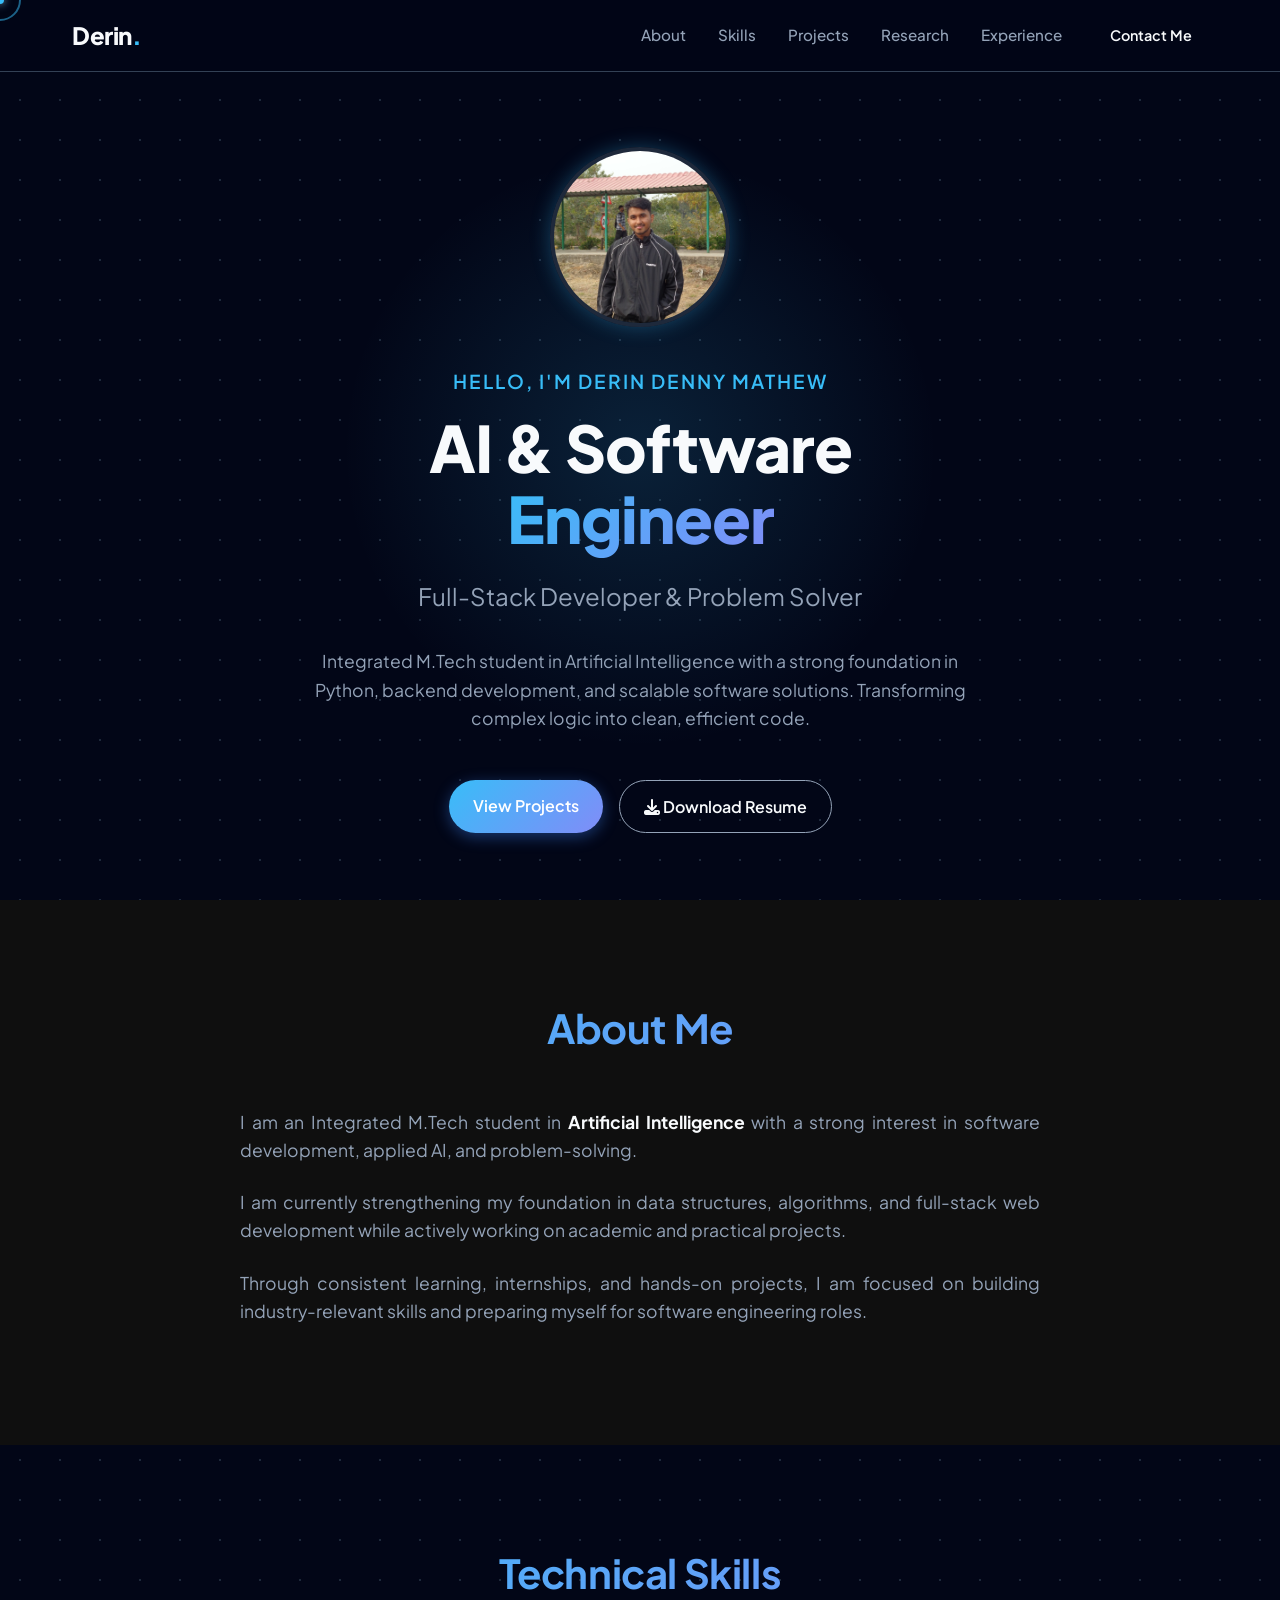
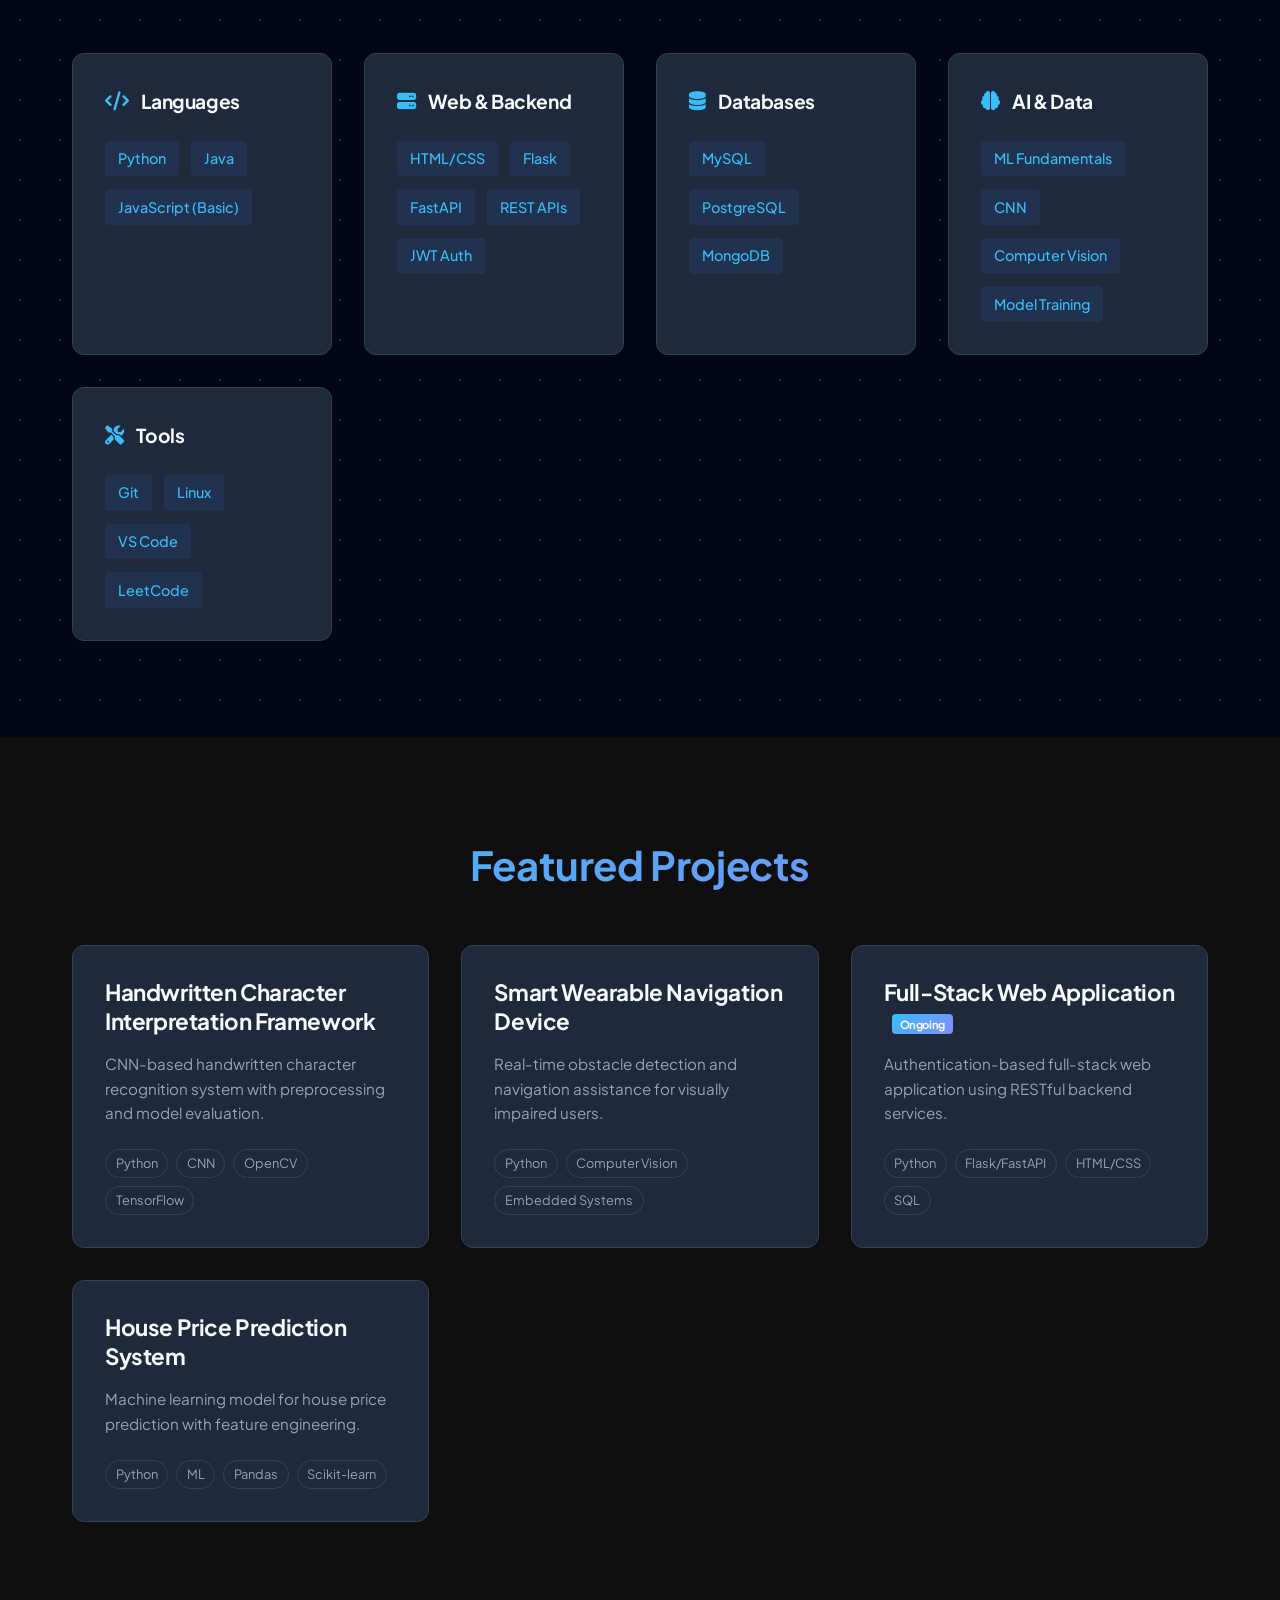
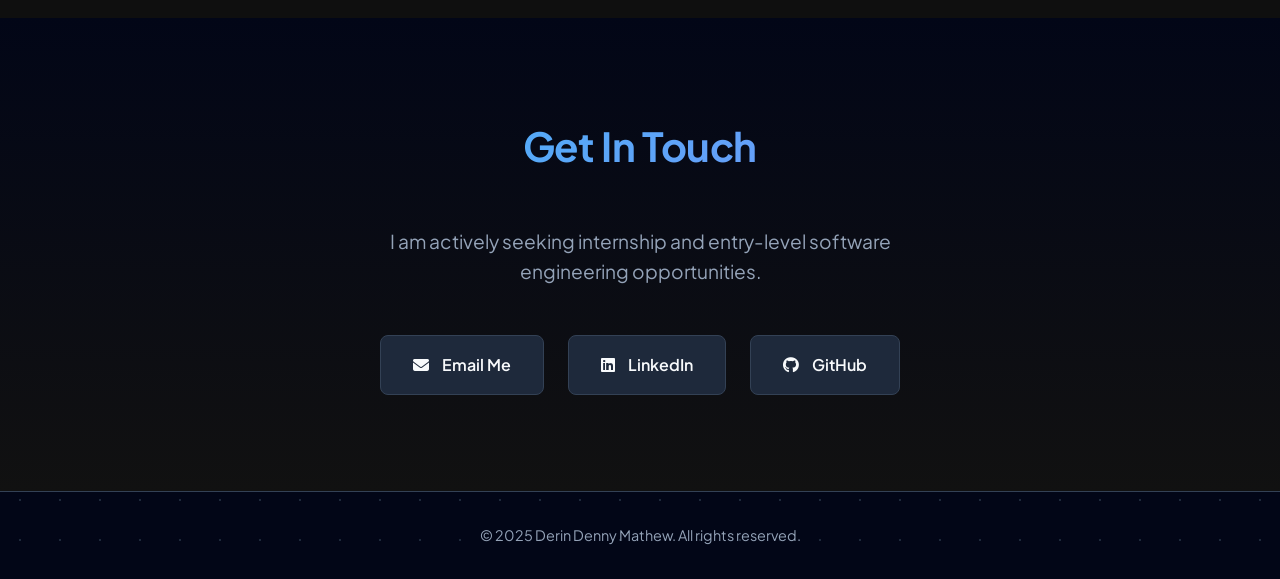
==== commit b9480252: "hi" ====
--- a/index.html
+++ b/index.html
@@ -154,7 +154,7 @@
                 <div class="skill-category">
                     <h3><i class="fas fa-tools"></i> Tools</h3>
                     <div class="skill-tags">
-                        <span>Git & GitHub</span>
+                        <span>Git</span>
                         <span>Linux</span>
                         <span>VS Code</span>
                         <span>LeetCode</span>
--- a/style.css
+++ b/style.css
@@ -53,7 +53,7 @@
 h3,
 .logo {
     font-family: 'Plus Jakarta Sans', sans-serif;
-    letter-spacing: -0.5px;
+    letter-spacing: -0.4px;
 }
 
 a {
@@ -625,20 +625,14 @@
     font-family: 'Plus Jakarta Sans', sans-serif;
 }
 
-/* Trading Ticker */
-.trading-ticker {
-    display: flex;
-    gap: 1.5rem;
-    margin-bottom: 2rem;
-    font-family: 'Space Grotesk', monospace;
-    font-size: 1.1rem;
-    background: rgba(255, 255, 255, 0.05);
-    padding: 0.8rem 1.5rem;
-    border-radius: 8px;
-    border: 1px solid rgba(255, 255, 255, 0.1);
-    width: fit-content;
-    margin-left: auto;
-    margin-right: auto;
+.ticker {
+    display: flex;
+    gap: 2rem;
+    overflow-x: auto;
+    padding: 1rem 0;
+    border-top: 1px solid var(--border-color);
+    border-bottom: 1px solid var(--border-color);
+    margin-bottom: 4rem;
 }
 
 .ticker-item {
@@ -659,15 +653,6 @@
 
 
 
-.trading-chart-container {
-    display: flex;
-    align-items: flex-end;
-    gap: 8px;
-    height: 100px;
-    margin-top: 2rem;
-    justify-content: center;
-    opacity: 0.8;
-}
 
 .chart-bar {
     width: 20px;
@@ -749,7 +734,6 @@
     opacity: 1;
     transform: translateY(0);
 }
-
 /* ================================
    FANCY AI CURSOR (DARK THEME)
 ================================ */
@@ -768,7 +752,7 @@
     pointer-events: none;
     z-index: 9999;
     transform: translate(-50%, -50%);
-    box-shadow: 0 0 8px rgba(56, 189, 248, 0.8);
+    box-shadow: 0 0 8px rgba(159, 221, 247, 0.8);
 }
 
 /* Outer ring */
@@ -801,11 +785,11 @@
 
 /* Optional cursor text */
 .cursor-ring::after {
-    content: "VIEW";
+    content: "CLICK";
     font-size: 10px;
     font-weight: 600;
     color: var(--accent-primary);
-    position: absolute;
+    position: center;
     top: 50%;
     left: 50%;
     transform: translate(-50%, -50%);
@@ -827,4 +811,4 @@
     * {
         cursor: auto;
     }
-}+}
